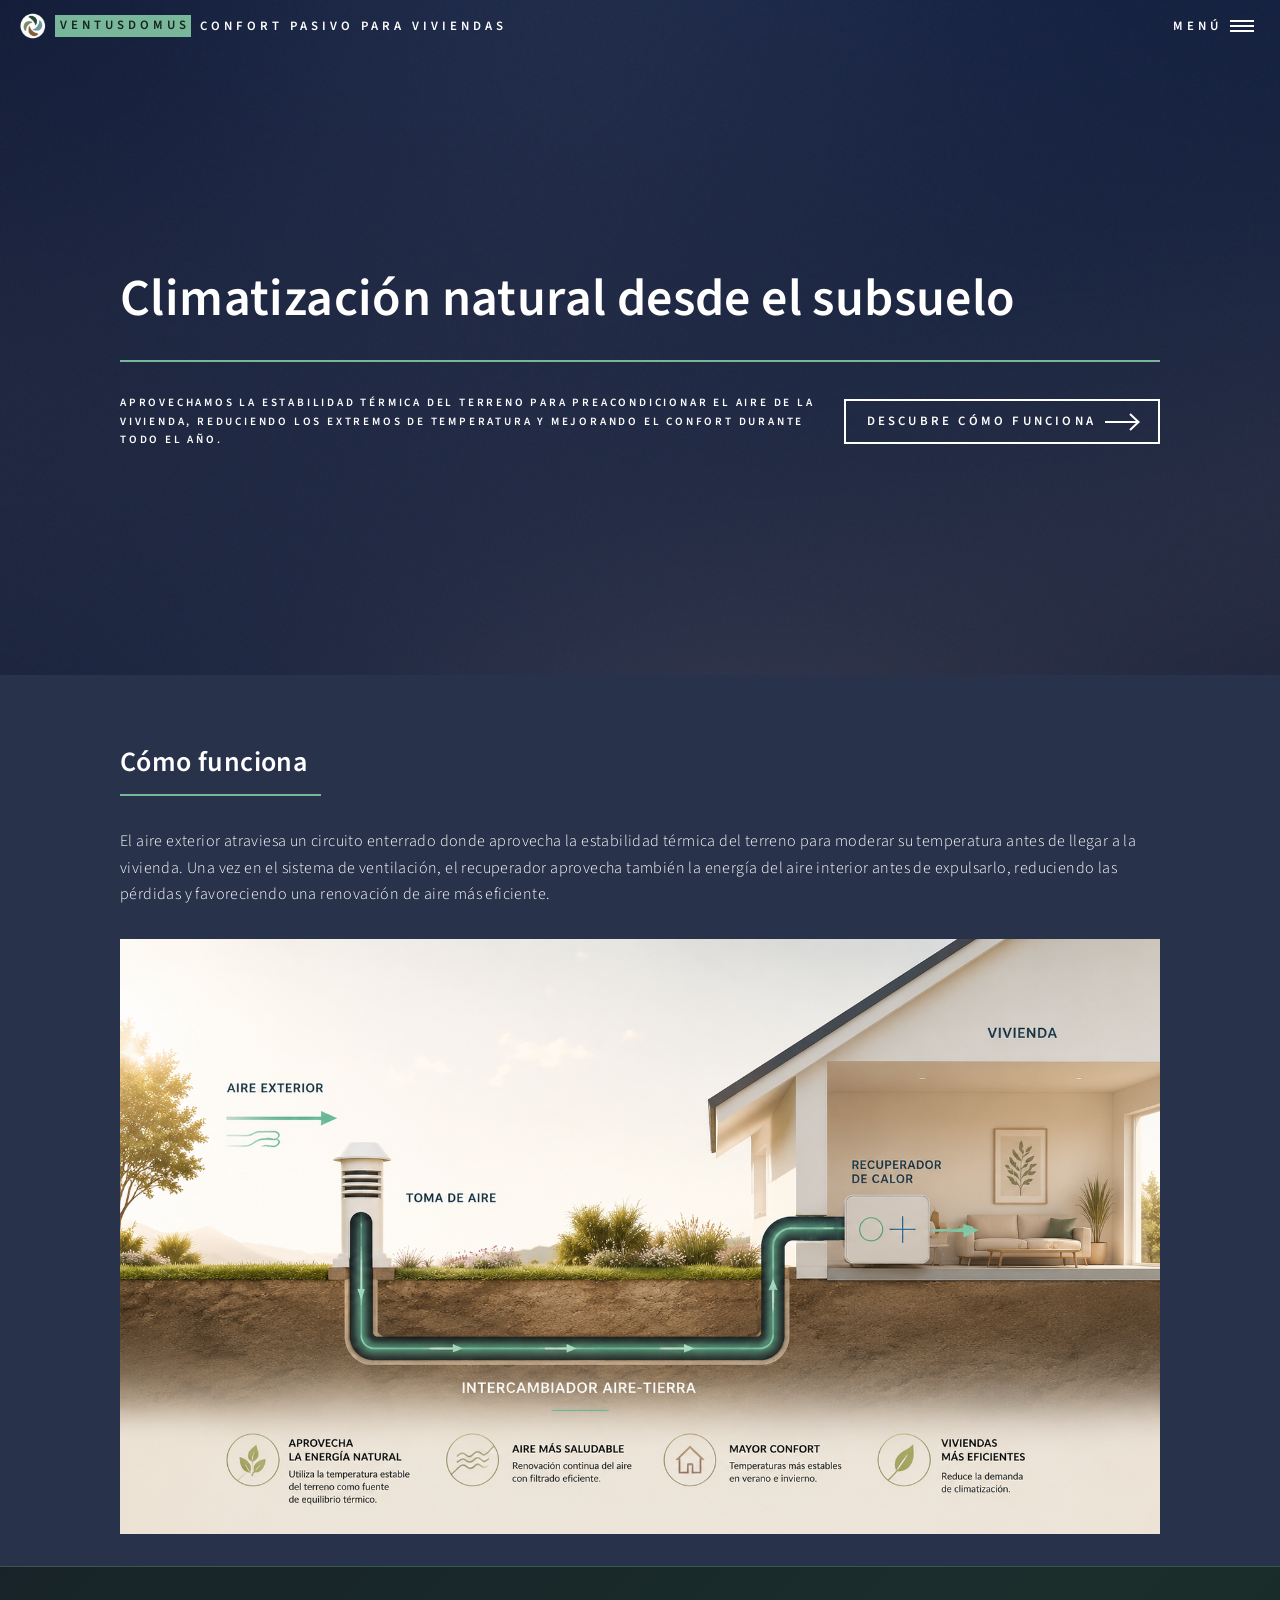
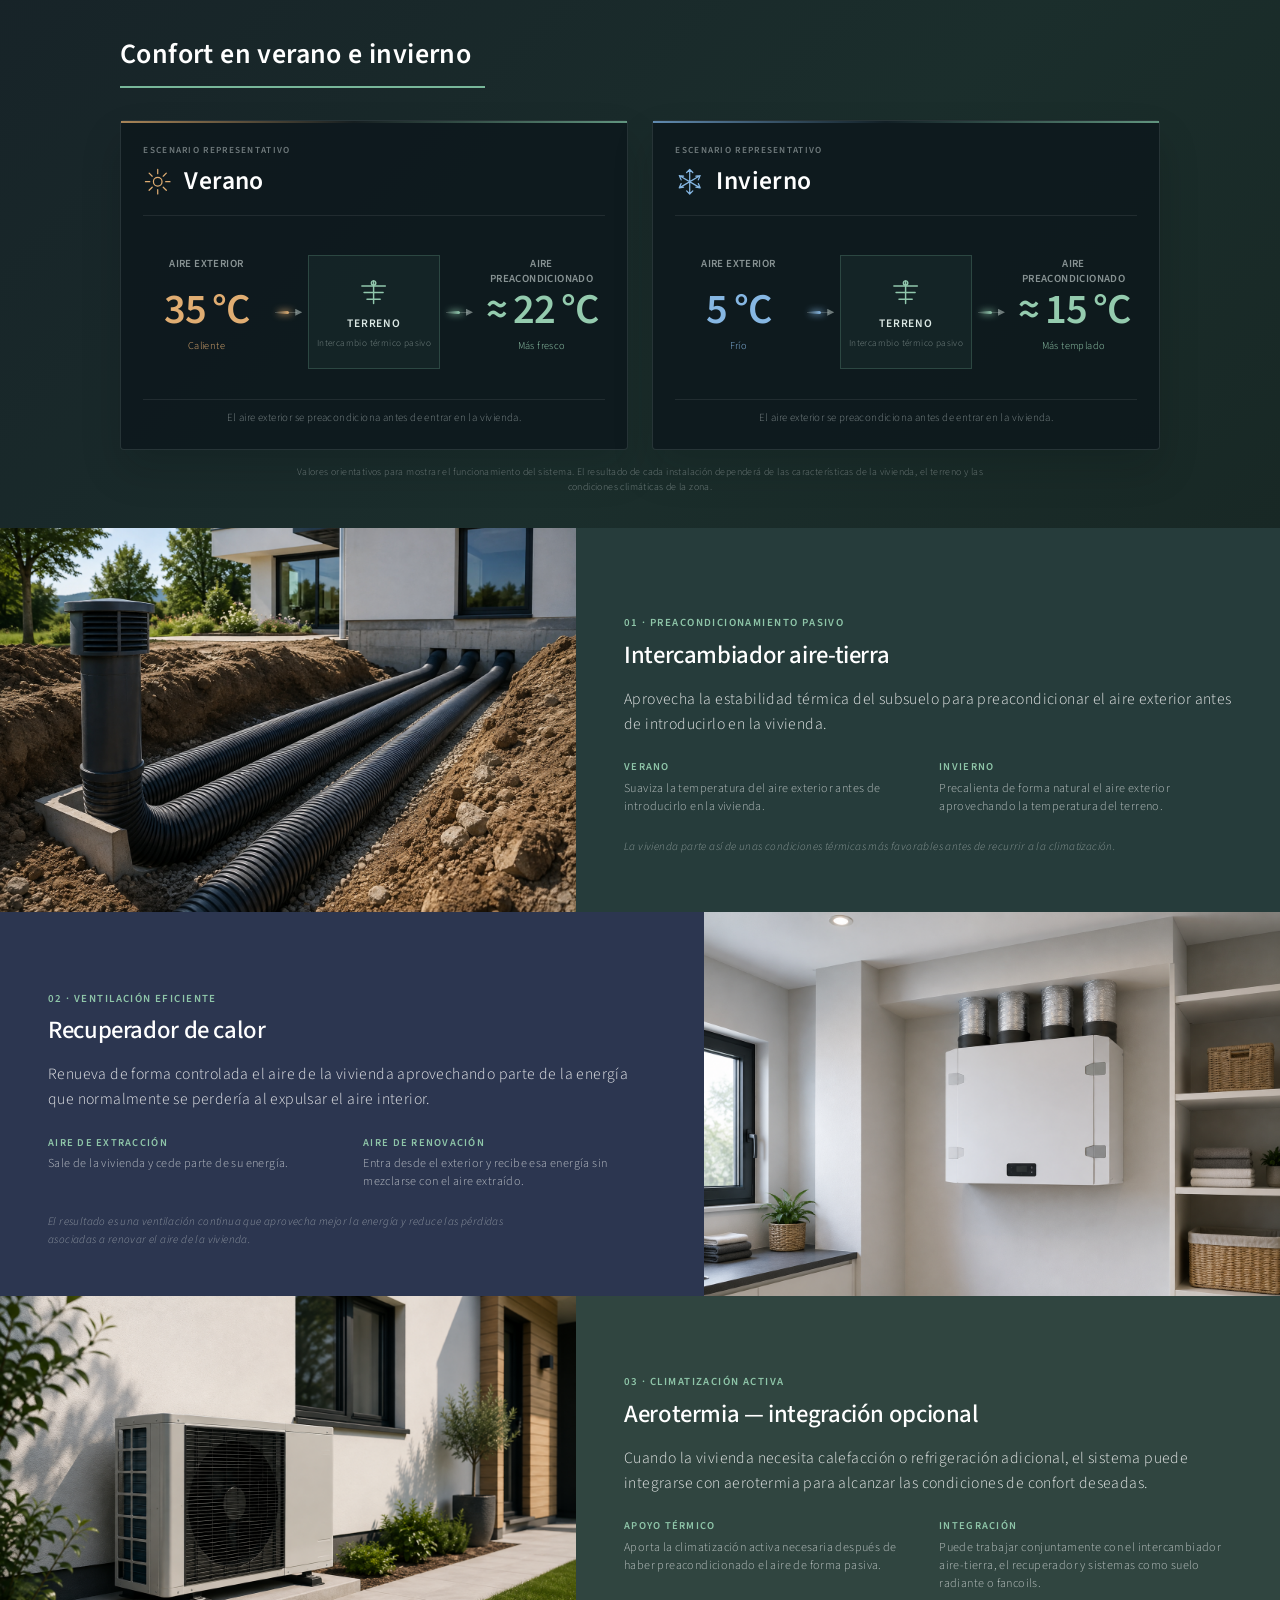
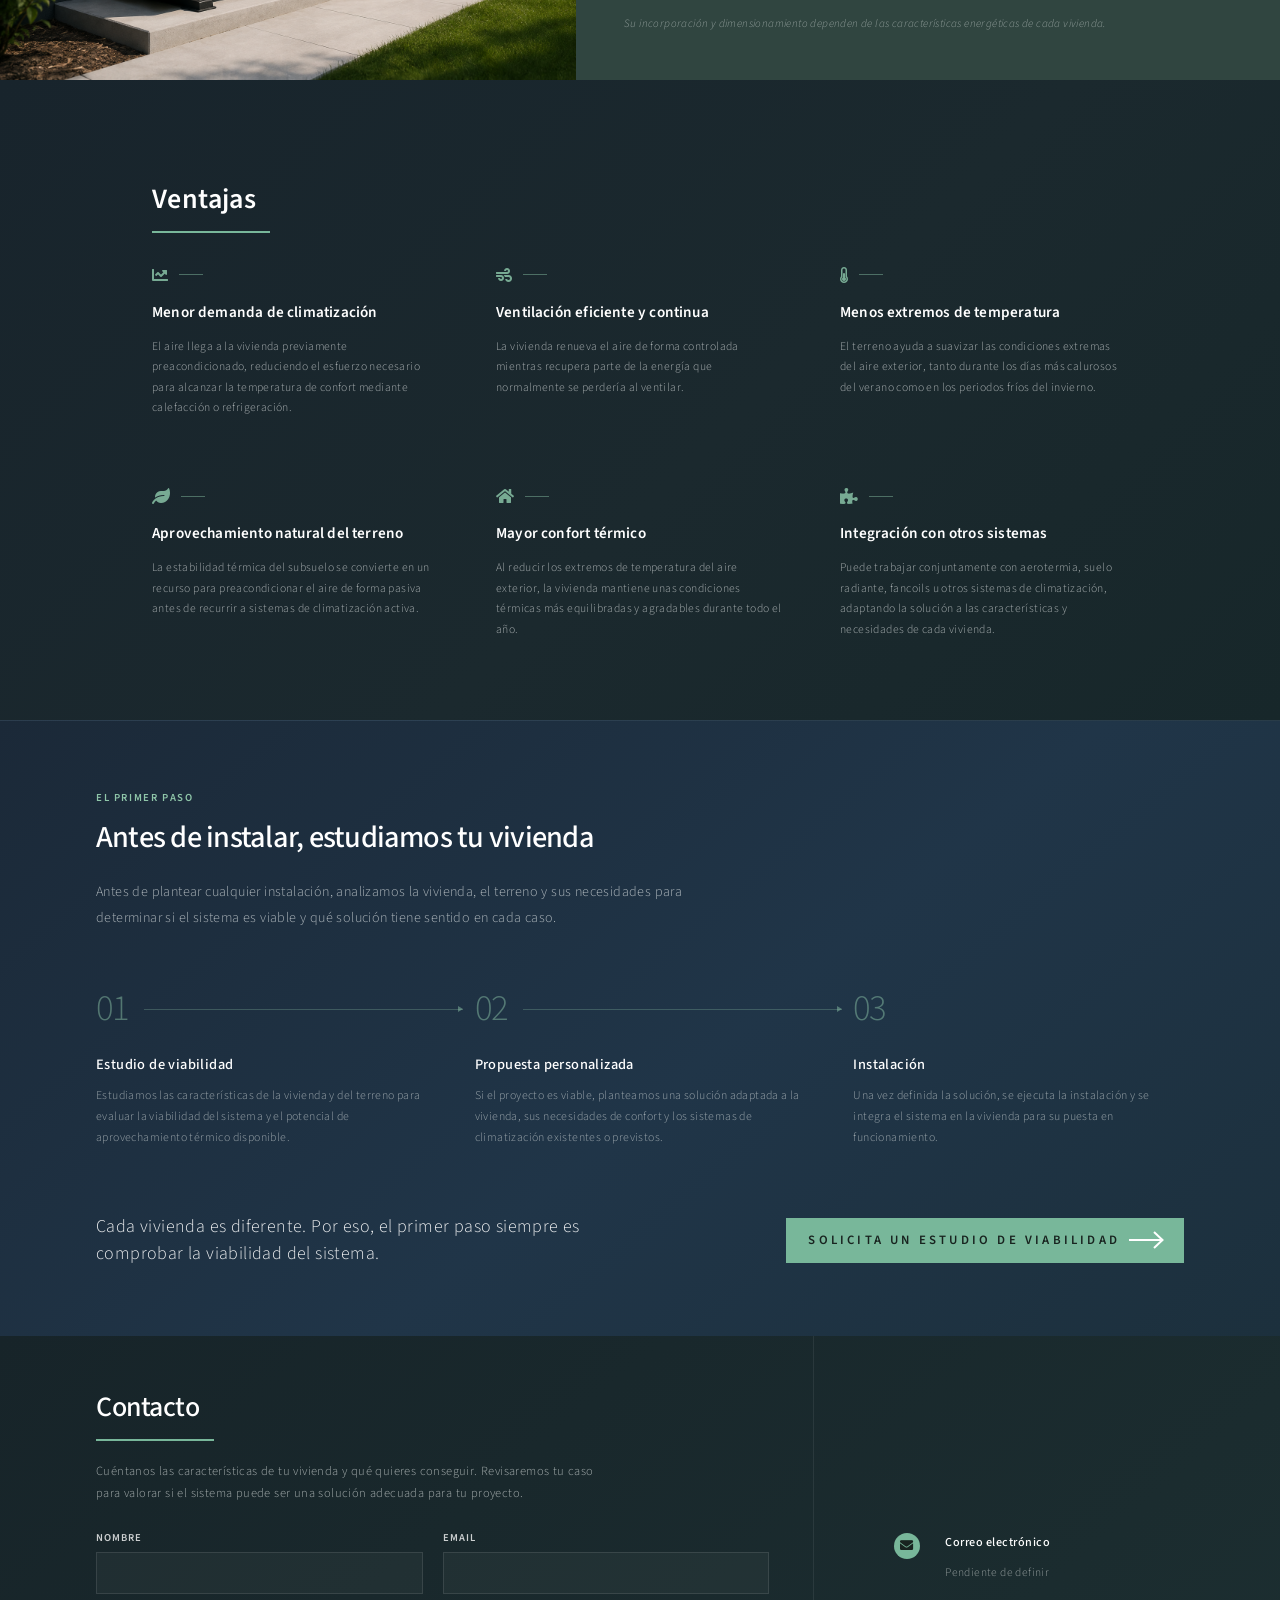
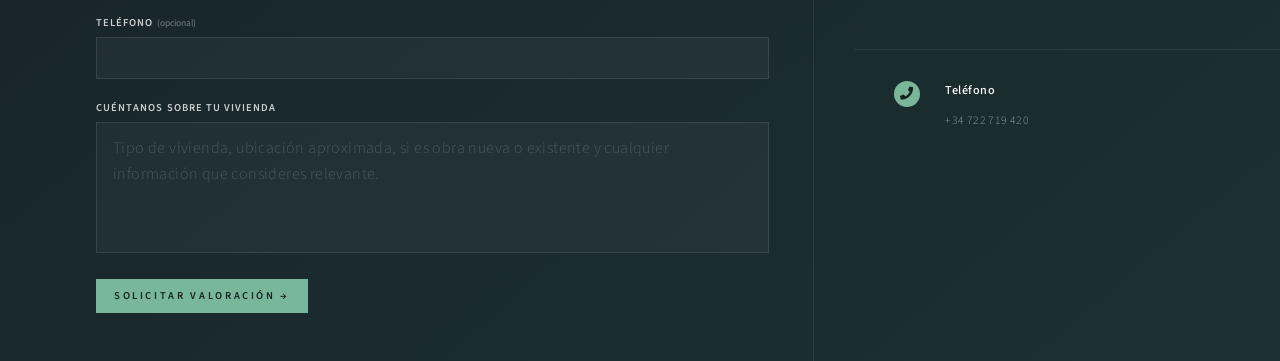
==== index.html @ 7d77d077 "VentusDomus website launch version" ====
<!DOCTYPE HTML>
<!--
	Forty by HTML5 UP
	html5up.net | @ajlkn
	Free for personal and commercial use under the CCA 3.0 license (html5up.net/license)
-->
<html lang="es">
	<head>
		<title>Ventusdomus</title>
		<meta charset="utf-8" />
		<meta name="viewport" content="width=device-width, initial-scale=1, user-scalable=no" />
		<meta name="description" content="Sistema de climatización pasiva para viviendas mediante intercambiador aire-tierra, recuperación de calor y apoyo opcional de aerotermia." />
		<link rel="icon" type="image/png" href="images/favicon/logo.png" />
		<link rel="preload" href="videos/257796.mp4" as="video" type="video/mp4" />
		<link rel="stylesheet" href="assets/css/main.css" />
		<noscript><link rel="stylesheet" href="assets/css/noscript.css" /></noscript>
	</head>
	<body>

		<div id="wrapper">
			<span id="inicio"></span>

			<!-- Cabecera -->
				<header id="header" class="alt">
					<a href="#inicio" class="logo scrolly"><img class="header-brand-logo" src="images/favicon/logo.png" alt="Logo de VENTUSDOMUS" /><strong>VENTUSDOMUS</strong> <span>Confort pasivo para viviendas</span></a>
					<nav>
						<a href="#menu">Menú</a>
					</nav>
				</header>

			<!-- Navegación -->
				<nav id="menu">
					<ul class="links">
						<li><a href="#inicio" class="scrolly">Inicio</a></li>
						<li><a href="#como-funciona" class="scrolly">Cómo funciona</a></li>
						<li><a href="#sistema" class="scrolly">Sistema</a></li>
						<li><a href="#ventajas" class="scrolly">Ventajas</a></li>
						<li><a href="#estudio" class="scrolly">Estudio</a></li>
						<li><a href="#contact" class="scrolly">Contacto</a></li>
					</ul>
				</nav>

			<!-- Inicio -->
				<section id="banner" class="major">
					<video class="hero-video" src="videos/257796.mp4" autoplay muted playsinline preload="auto" poster="images/banner.jpg" aria-hidden="true" data-playlist="videos/257796.mp4,videos/143861-784164182.mp4"></video>
					<div class="inner">
						<header class="major">
							<h1>Climatización natural desde el subsuelo</h1>
						</header>
						<div class="content">
							<p>Aprovechamos la estabilidad térmica del terreno para preacondicionar el aire de la vivienda, reduciendo los extremos de temperatura y mejorando el confort durante todo el año.</p>
							<ul class="actions">
								<li><a href="#como-funciona" class="button next scrolly">Descubre cómo funciona</a></li>
							</ul>
						</div>
					</div>
				</section>

			<!-- Contenido principal -->
				<div id="main">

					<!-- Cómo funciona -->
						<section id="como-funciona">
							<div class="inner">
								<header class="major">
									<h2>Cómo funciona</h2>
								</header>
								<p>El aire exterior atraviesa un circuito enterrado donde aprovecha la estabilidad térmica del terreno para moderar su temperatura antes de llegar a la vivienda. Una vez en el sistema de ventilación, el recuperador aprovecha también la energía del aire interior antes de expulsarlo, reduciendo las pérdidas y favoreciendo una renovación de aire más eficiente.</p>
								<figure class="system-diagram system-diagram-refined" aria-label="Recorrido del aire desde el exterior, a través del intercambiador enterrado y el recuperador, hasta el interior de la vivienda">
									<img class="how-it-works-image" src="images/como_funciona/ia_2.png" alt="Esquema del funcionamiento del sistema de climatización pasiva en una vivienda" />
									<svg class="diagram-svg diagram-desktop" viewBox="0 0 1200 500" role="img" aria-hidden="true">
										<defs>
											<linearGradient id="refined-sky" x1="0" y1="0" x2="1" y2="1"><stop offset="0" stop-color="#2f3c5a"/><stop offset="1" stop-color="#243147"/></linearGradient>
											<linearGradient id="refined-soil" x1="0" y1="0" x2="0" y2="1"><stop offset="0" stop-color="#29463e"/><stop offset="1" stop-color="#192e2a"/></linearGradient>
											<marker id="refined-arrow" viewBox="0 0 10 10" refX="8" refY="5" markerWidth="7" markerHeight="7" orient="auto"><path d="M0 0 L10 5 L0 10 Z" fill="#a5d5be"/></marker>
										</defs>
										<rect width="1200" height="220" fill="url(#refined-sky)"/>
										<rect y="220" width="1200" height="280" fill="url(#refined-soil)"/>
										<path d="M0 220 H1200" class="refined-surface"/>
										<path d="M0 300 H1200 M0 390 H1200" class="soil-strata"/>

										<text x="55" y="72" class="refined-label">Aire exterior</text>
										<path d="M55 105 H165" class="refined-air" marker-end="url(#refined-arrow)"/>
										<path d="M55 132 H135" class="refined-air-secondary"/>

										<g class="refined-intake">
											<path d="M190 315 V128 H238 V315"/>
											<path d="M180 128 H248 L236 104 H192 Z"/>
											<path d="M193 151 H235 M193 168 H235 M193 185 H235" class="refined-slats"/>
										</g>
										<text x="270" y="175" class="refined-label">Toma de aire</text>

										<path d="M214 205 V355 Q214 378 237 378 H770 Q795 378 795 353 V230 Q795 205 820 205 H852" class="refined-pipe-base"/>
										<path d="M214 205 V355 Q214 378 237 378 H770 Q795 378 795 353 V230 Q795 205 820 205 H852" class="refined-pipe-air"/>
										<path d="M214 238 V315 M310 378 H420 M500 378 H610 M680 378 H755 M795 330 V260" class="refined-flow-arrows" marker-end="url(#refined-arrow)"/>
										<text x="505" y="438" text-anchor="middle" class="refined-label">Intercambiador aire-tierra</text>

										<g class="refined-house">
											<path d="M785 132 L970 32 L1155 132" class="refined-roof"/>
											<path d="M815 116 V220 H1125 V116" class="refined-house-body"/>
											<path d="M1020 122 H1090 V170 H1020 Z M1055 122 V170 M1020 146 H1090" class="refined-house-details"/>
										</g>
										<text x="1095" y="65" text-anchor="middle" class="refined-label">Vivienda</text>

										<g class="refined-recovery">
											<rect x="852" y="169" width="96" height="72" rx="7"/>
											<circle cx="878" cy="205" r="13"/>
											<path d="M914 186 V224 M898 205 H930"/>
										</g>
										<text x="900" y="148" text-anchor="middle" class="refined-label refined-label-small">Recuperador de calor</text>
										<path d="M948 205 H1000" class="refined-flow-arrows" marker-end="url(#refined-arrow)"/>
									</svg>

									<svg class="diagram-svg diagram-mobile" viewBox="0 0 390 590" role="img" aria-hidden="true">
										<defs>
											<linearGradient id="refined-mobile-sky" x1="0" y1="0" x2="1" y2="1"><stop offset="0" stop-color="#2f3c5a"/><stop offset="1" stop-color="#243147"/></linearGradient>
											<linearGradient id="refined-mobile-soil" x1="0" y1="0" x2="0" y2="1"><stop offset="0" stop-color="#29463e"/><stop offset="1" stop-color="#192e2a"/></linearGradient>
											<marker id="refined-mobile-arrow" viewBox="0 0 10 10" refX="8" refY="5" markerWidth="6" markerHeight="6" orient="auto"><path d="M0 0 L10 5 L0 10 Z" fill="#a5d5be"/></marker>
										</defs>
										<rect width="390" height="250" fill="url(#refined-mobile-sky)"/>
										<rect y="250" width="390" height="340" fill="url(#refined-mobile-soil)"/>
										<path d="M0 250 H390" class="refined-surface"/>
										<path d="M0 340 H390 M0 455 H390" class="soil-strata"/>

										<text x="20" y="48" class="refined-label">Aire exterior</text>
										<path d="M20 76 H82" class="refined-air" marker-end="url(#refined-mobile-arrow)"/>
										<g class="refined-intake"><path d="M92 335 V118 H128 V335"/><path d="M83 118 H137 L127 97 H93 Z"/><path d="M95 140 H125 M95 155 H125 M95 170 H125" class="refined-slats"/></g>
										<text x="82" y="205" text-anchor="end" class="refined-label refined-label-small">Toma de aire</text>

										<path d="M110 188 V405 Q110 425 130 425 H238 Q258 425 258 405 V270 Q258 250 278 250 H285" class="refined-pipe-base"/>
										<path d="M110 188 V405 Q110 425 130 425 H238 Q258 425 258 405 V270 Q258 250 278 250 H285" class="refined-pipe-air"/>
										<path d="M110 240 V325 M145 425 H220 M258 390 V300" class="refined-flow-arrows" marker-end="url(#refined-mobile-arrow)"/>
										<text x="194" y="482" text-anchor="middle" class="refined-label">Intercambiador aire-tierra</text>

										<g class="refined-house"><path d="M190 145 L270 90 L365 145" class="refined-roof"/><path d="M205 136 V250 H345 V136" class="refined-house-body"/><path d="M238 150 H308 V198 H238 Z M273 150 V198 M238 174 H308" class="refined-house-details"/></g>
										<text x="270" y="64" text-anchor="middle" class="refined-label">Vivienda</text>
										<g class="refined-recovery"><rect x="270" y="218" width="50" height="38" rx="5"/><circle cx="284" cy="237" r="7"/><path d="M305 226 V248 M296 237 H314"/></g>
										<text x="330" y="278" text-anchor="middle" class="refined-label refined-label-small"><tspan x="330">Recuperador</tspan><tspan x="330" dy="14">de calor</tspan></text>
										<path d="M320 237 H337" class="refined-flow-arrows" marker-end="url(#refined-mobile-arrow)"/>
									</svg>
								</figure>

								<figure hidden aria-hidden="true" class="system-diagram system-diagram-previous" aria-labelledby="diagram-title diagram-description">
									<figcaption class="diagram-caption">
										<strong id="diagram-title">Del exterior al interior, aprovechando el terreno</strong>
										<span id="diagram-description">El aire entra por una toma exterior, circula por una tubería enterrada, pasa por el recuperador de calor y llega preacondicionado a la vivienda.</span>
									</figcaption>

									<svg class="diagram-svg diagram-desktop" viewBox="0 0 1200 620" role="img" aria-hidden="true">
										<defs>
											<linearGradient id="sky-gradient" x1="0" y1="0" x2="1" y2="1"><stop offset="0" stop-color="#344365"/><stop offset="1" stop-color="#26344f"/></linearGradient>
											<linearGradient id="soil-gradient" x1="0" y1="0" x2="0" y2="1"><stop offset="0" stop-color="#315247"/><stop offset="1" stop-color="#1d332f"/></linearGradient>
											<marker id="air-arrow" viewBox="0 0 10 10" refX="8" refY="5" markerWidth="7" markerHeight="7" orient="auto"><path d="M 0 0 L 10 5 L 0 10 z" fill="#91c8ad"/></marker>
											<filter id="diagram-shadow"><feDropShadow dx="0" dy="8" stdDeviation="8" flood-color="#101820" flood-opacity=".3"/></filter>
										</defs>
										<rect width="1200" height="310" fill="url(#sky-gradient)"/>
										<rect y="310" width="1200" height="310" fill="url(#soil-gradient)"/>
										<path d="M0 310 H1200" class="ground-line"/>
										<text x="45" y="355" class="zone-label">TERRENO · SUBSUELO</text>

										<!-- Aire exterior y toma -->
										<g class="air-lines">
											<path d="M55 125 H190"/><path d="M85 165 H190"/><path d="M115 205 H190"/>
										</g>
										<text x="55" y="88" class="diagram-label">Aire exterior</text>
										<g filter="url(#diagram-shadow)">
											<path d="M225 450 V185 H285 V450" class="intake"/>
											<path d="M210 185 H300 L284 150 H226 Z" class="intake-cap"/>
											<path d="M226 215 H284 M226 235 H284 M226 255 H284" class="intake-slats"/>
										</g>
										<text x="255" y="118" text-anchor="middle" class="diagram-label">Toma de aire</text>

										<!-- Vivienda -->
										<g filter="url(#diagram-shadow)">
											<path d="M790 175 L970 55 L1150 175 Z" class="house-roof"/>
											<rect x="820" y="175" width="300" height="135" rx="4" class="house-body"/>
											<rect x="1045" y="215" width="55" height="95" class="house-door"/>
											<rect x="1015" y="195" width="80" height="55" rx="3" class="house-window"/>
											<path d="M1055 195 V250 M1015 222 H1095" class="window-cross"/>
										</g>
										<text x="970" y="32" text-anchor="middle" class="diagram-label">Vivienda</text>

										<!-- Conducto enterrado y recuperador -->
										<path d="M255 285 V465 Q255 500 290 500 H760 Q795 500 795 465 V280 Q795 250 825 250 H865" class="pipe-outline"/>
										<path d="M255 285 V465 Q255 500 290 500 H760 Q795 500 795 465 V280 Q795 250 825 250 H865" class="air-flow" marker-end="url(#air-arrow)"/>
										<path d="M255 310 V400" class="flow-arrow" marker-end="url(#air-arrow)"/>
										<path d="M390 500 H520 M590 500 H720" class="flow-arrow" marker-end="url(#air-arrow)"/>
										<text x="510" y="560" text-anchor="middle" class="diagram-label">Intercambiador aire-tierra</text>
										<text x="510" y="586" text-anchor="middle" class="diagram-note">El aire recorre la tubería enterrada</text>

										<g filter="url(#diagram-shadow)">
											<rect x="865" y="190" width="145" height="110" rx="12" class="recovery-unit"/>
											<circle cx="910" cy="245" r="24" class="unit-fan"/><path d="M910 221 Q931 235 910 245 Q889 235 910 221 M910 269 Q889 255 910 245 Q931 255 910 269" class="fan-lines"/>
											<path d="M960 220 V270 M940 245 H980" class="unit-lines"/>
										</g>
										<text x="937" y="335" text-anchor="middle" class="diagram-label">Recuperador de calor</text>
										<path d="M1010 250 H1120" class="air-flow" marker-end="url(#air-arrow)"/>
										<text x="1060" y="285" text-anchor="middle" class="diagram-note">Aire preacondicionado</text>
									</svg>

									<svg class="diagram-svg diagram-mobile" viewBox="0 0 400 760" role="img" aria-hidden="true">
										<defs>
											<linearGradient id="mobile-sky" x1="0" y1="0" x2="1" y2="1"><stop offset="0" stop-color="#344365"/><stop offset="1" stop-color="#26344f"/></linearGradient>
											<linearGradient id="mobile-soil" x1="0" y1="0" x2="0" y2="1"><stop offset="0" stop-color="#315247"/><stop offset="1" stop-color="#1d332f"/></linearGradient>
											<marker id="mobile-arrow" viewBox="0 0 10 10" refX="8" refY="5" markerWidth="6" markerHeight="6" orient="auto"><path d="M0 0 L10 5 L0 10 Z" fill="#91c8ad"/></marker>
										</defs>
										<rect width="400" height="300" fill="url(#mobile-sky)"/><rect y="300" width="400" height="460" fill="url(#mobile-soil)"/>
										<path d="M0 300 H400" class="ground-line"/><text x="20" y="330" class="zone-label">TERRENO · SUBSUELO</text>
										<text x="20" y="48" class="diagram-label">Aire exterior</text>
										<g class="air-lines"><path d="M20 75 H105"/><path d="M35 100 H105"/></g>
										<path d="M110 385 V125 H160 V385" class="intake"/><path d="M98 125 H172 L158 96 H112 Z" class="intake-cap"/><path d="M112 150 H158 M112 168 H158 M112 186 H158" class="intake-slats"/>
										<text x="135" y="75" text-anchor="middle" class="diagram-note">Toma de aire</text>
										<path d="M135 215 V470 Q135 495 160 495 H265 Q290 495 290 470 V290" class="pipe-outline"/>
										<path d="M135 215 V470 Q135 495 160 495 H265 Q290 495 290 470 V290" class="air-flow" marker-end="url(#mobile-arrow)"/>
										<path d="M135 255 V350 M175 495 H250" class="flow-arrow" marker-end="url(#mobile-arrow)"/>
										<text x="210" y="540" text-anchor="middle" class="diagram-label">Intercambiador aire-tierra</text>
										<path d="M220 235 L305 175 L390 235 Z" class="house-roof"/><rect x="235" y="235" width="140" height="65" class="house-body"/>
										<text x="305" y="150" text-anchor="middle" class="diagram-label">Vivienda</text>
										<rect x="245" y="238" width="100" height="52" rx="8" class="recovery-unit"/><circle cx="270" cy="264" r="13" class="unit-fan"/><path d="M315 247 V281 M300 264 H330" class="unit-lines"/>
										<text x="290" y="365" text-anchor="middle" class="diagram-label">Recuperador de calor</text>
										<path d="M345 264 H370" class="air-flow" marker-end="url(#mobile-arrow)"/>
										<rect x="30" y="595" width="340" height="105" rx="12" class="diagram-summary"/>
										<text x="200" y="628" text-anchor="middle" class="diagram-note">Aire exterior ↓ Toma de aire ↓</text>
										<text x="200" y="658" text-anchor="middle" class="diagram-note">Intercambiador → Recuperador →</text>
										<text x="200" y="688" text-anchor="middle" class="diagram-label">Aire preacondicionado en la vivienda</text>
									</svg>
								</figure>
							</div>
						</section>

					<!-- Verano e invierno -->
						<section id="estaciones">
							<div class="inner">
								<header class="major"><h2>Confort en verano e invierno</h2></header>
								<div class="thermal-panels">
									<article class="thermal-panel thermal-summer">
										<header class="thermal-panel-header">
											<span>Escenario representativo</span>
										<h3><svg class="thermal-title-icon" viewBox="0 0 48 48" aria-hidden="true"><circle cx="24" cy="24" r="7"/><path d="M24 4 V11 M24 37 V44 M4 24 H11 M37 24 H44 M10 10 L15 15 M33 33 L38 38 M38 10 L33 15 M15 33 L10 38"/></svg>Verano</h3>
										</header>
										<div class="thermal-flow" aria-label="En verano, el aire pasa de 35 grados Celsius en el exterior a aproximadamente 22 grados Celsius tras el intercambio con el terreno">
											<div class="thermal-stage thermal-source">
												<span class="thermal-stage-label">Aire exterior</span>
												<strong>35 °C</strong>
												<small>Caliente</small>
											</div>
											<div class="thermal-connector" aria-hidden="true"><span></span></div>
											<div class="thermal-ground">
												<svg viewBox="0 0 48 48" aria-hidden="true"><path d="M8 15 H40 M11 24 H37 M15 33 H33"/><path d="M24 8 V39"/><circle cx="24" cy="11" r="3"/></svg>
												<span>Terreno</span>
												<small>Intercambio térmico pasivo</small>
											</div>
											<div class="thermal-connector" aria-hidden="true"><span></span></div>
											<div class="thermal-stage thermal-result">
												<span class="thermal-stage-label">Aire preacondicionado</span>
												<strong>≈ 22 °C</strong>
												<small>Más fresco</small>
											</div>
										</div>
									<p class="thermal-note">El aire exterior se preacondiciona antes de entrar en la vivienda.</p>
									</article>

									<article class="thermal-panel thermal-winter">
										<header class="thermal-panel-header">
											<span>Escenario representativo</span>
										<h3><svg class="thermal-title-icon" viewBox="0 0 48 48" aria-hidden="true"><path d="M24 4 V44 M7 14 L41 34 M7 34 L41 14 M24 4 L19 9 M24 4 L29 9 M24 44 L19 39 M24 44 L29 39 M7 14 L14 15 M7 14 L10 21 M41 34 L34 33 M41 34 L38 27 M7 34 L14 33 M7 34 L10 27 M41 14 L34 15 M41 14 L38 21"/></svg>Invierno</h3>
										</header>
										<div class="thermal-flow" aria-label="En invierno, el aire pasa de 5 grados Celsius en el exterior a aproximadamente 15 grados Celsius tras el intercambio con el terreno">
											<div class="thermal-stage thermal-source">
												<span class="thermal-stage-label">Aire exterior</span>
												<strong>5 °C</strong>
												<small>Frío</small>
											</div>
											<div class="thermal-connector" aria-hidden="true"><span></span></div>
											<div class="thermal-ground">
												<svg viewBox="0 0 48 48" aria-hidden="true"><path d="M8 15 H40 M11 24 H37 M15 33 H33"/><path d="M24 8 V39"/><circle cx="24" cy="11" r="3"/></svg>
												<span>Terreno</span>
												<small>Intercambio térmico pasivo</small>
											</div>
											<div class="thermal-connector" aria-hidden="true"><span></span></div>
											<div class="thermal-stage thermal-result">
												<span class="thermal-stage-label">Aire preacondicionado</span>
												<strong>≈ 15 °C</strong>
												<small>Más templado</small>
											</div>
										</div>
									<p class="thermal-note">El aire exterior se preacondiciona antes de entrar en la vivienda.</p>
									</article>
								</div>
								<p class="thermal-disclaimer">Valores orientativos para mostrar el funcionamiento del sistema. El resultado de cada instalación dependerá de las características de la vivienda, el terreno y las condiciones climáticas de la zona.</p>
							</div>
						</section>

					<!-- Componentes -->
						<section id="sistema" class="spotlights">
							<section>
								<span class="image"><img src="images/sistema/intercambiador_aire_tierrra.png" alt="Toma de aire y conductos enterrados de un intercambiador aire-tierra junto a una vivienda" data-position="center center" /></span>
								<div class="content"><div class="inner">
									<p class="system-kicker">01 · Preacondicionamiento pasivo</p>
									<header><h2>Intercambiador aire-tierra</h2></header>
									<p class="system-lead">Aprovecha la estabilidad térmica del subsuelo para preacondicionar el aire exterior antes de introducirlo en la vivienda.</p>
									<div class="system-facts">
										<div><h3>Verano</h3><p>Suaviza la temperatura del aire exterior antes de introducirlo en la vivienda.</p></div>
										<div><h3>Invierno</h3><p>Precalienta de forma natural el aire exterior aprovechando la temperatura del terreno.</p></div>
									</div>
									<p class="system-note">La vivienda parte así de unas condiciones térmicas más favorables antes de recurrir a la climatización.</p>
								</div></div>
							</section>
							<section>
								<span class="image"><img src="images/sistema/recuperador.png" alt="Equipo recuperador de calor instalado en el interior de una vivienda" data-position="center center" /></span>
								<div class="content"><div class="inner">
									<p class="system-kicker">02 · Ventilación eficiente</p>
									<header><h2>Recuperador de calor</h2></header>
									<p class="system-lead">Renueva de forma controlada el aire de la vivienda aprovechando parte de la energía que normalmente se perdería al expulsar el aire interior.</p>
									<div class="system-facts">
										<div><h3>Aire de extracción</h3><p>Sale de la vivienda y cede parte de su energía.</p></div>
										<div><h3>Aire de renovación</h3><p>Entra desde el exterior y recibe esa energía sin mezclarse con el aire extraído.</p></div>
									</div>
									<p class="system-note">El resultado es una ventilación continua que aprovecha mejor la energía y reduce las pérdidas asociadas a renovar el aire de la vivienda.</p>
								</div></div>
							</section>
							<section>
								<span class="image"><img src="images/sistema/aerotermia.png" alt="Unidad exterior de aerotermia instalada junto a una vivienda" data-position="center center" /></span>
								<div class="content"><div class="inner">
									<p class="system-kicker">03 · Climatización activa</p>
									<header><h2>Aerotermia — integración opcional</h2></header>
									<p class="system-lead">Cuando la vivienda necesita calefacción o refrigeración adicional, el sistema puede integrarse con aerotermia para alcanzar las condiciones de confort deseadas.</p>
									<div class="system-facts">
										<div><h3>Apoyo térmico</h3><p>Aporta la climatización activa necesaria después de haber preacondicionado el aire de forma pasiva.</p></div>
										<div><h3>Integración</h3><p>Puede trabajar conjuntamente con el intercambiador aire-tierra, el recuperador y sistemas como suelo radiante o fancoils.</p></div>
									</div>
									<p class="system-note">Su incorporación y dimensionamiento dependen de las características energéticas de cada vivienda.</p>
								</div></div>
							</section>
						</section>

					<!-- Ventajas -->
						<section id="ventajas">
							<div class="inner">
								<header class="major"><h2>Ventajas</h2></header>
								<div class="advantages-grid">
									<article class="advantage-item">
										<span class="icon solid fa-chart-line" aria-hidden="true"></span>
										<h3>Menor demanda de climatización</h3>
										<p>El aire llega a la vivienda previamente preacondicionado, reduciendo el esfuerzo necesario para alcanzar la temperatura de confort mediante calefacción o refrigeración.</p>
									</article>
									<article class="advantage-item">
										<span class="icon solid fa-wind" aria-hidden="true"></span>
										<h3>Ventilación eficiente y continua</h3>
										<p>La vivienda renueva el aire de forma controlada mientras recupera parte de la energía que normalmente se perdería al ventilar.</p>
									</article>
									<article class="advantage-item">
										<span class="icon solid fa-thermometer-half" aria-hidden="true"></span>
										<h3>Menos extremos de temperatura</h3>
										<p>El terreno ayuda a suavizar las condiciones extremas del aire exterior, tanto durante los días más calurosos del verano como en los periodos fríos del invierno.</p>
									</article>
									<article class="advantage-item">
										<span class="icon solid fa-leaf" aria-hidden="true"></span>
										<h3>Aprovechamiento natural del terreno</h3>
										<p>La estabilidad térmica del subsuelo se convierte en un recurso para preacondicionar el aire de forma pasiva antes de recurrir a sistemas de climatización activa.</p>
									</article>
									<article class="advantage-item">
										<span class="icon solid fa-home" aria-hidden="true"></span>
										<h3>Mayor confort térmico</h3>
										<p>Al reducir los extremos de temperatura del aire exterior, la vivienda mantiene unas condiciones térmicas más equilibradas y agradables durante todo el año.</p>
									</article>
									<article class="advantage-item">
										<span class="icon solid fa-puzzle-piece" aria-hidden="true"></span>
										<h3>Integración con otros sistemas</h3>
										<p>Puede trabajar conjuntamente con aerotermia, suelo radiante, fancoils u otros sistemas de climatización, adaptando la solución a las características y necesidades de cada vivienda.</p>
									</article>
								</div>
							</div>
						</section>

					<!-- Estudio previo -->
						<section id="estudio">
							<div class="inner">
								<header class="study-heading">
									<p class="study-kicker">El primer paso</p>
									<h2>Antes de instalar, estudiamos tu vivienda</h2>
									<p>Antes de plantear cualquier instalación, analizamos la vivienda, el terreno y sus necesidades para determinar si el sistema es viable y qué solución tiene sentido en cada caso.</p>
								</header>

								<div class="study-process">
									<article>
										<span class="study-number">01</span>
										<h3>Estudio de viabilidad</h3>
										<p>Estudiamos las características de la vivienda y del terreno para evaluar la viabilidad del sistema y el potencial de aprovechamiento térmico disponible.</p>
									</article>
									<article>
										<span class="study-number">02</span>
										<h3>Propuesta personalizada</h3>
										<p>Si el proyecto es viable, planteamos una solución adaptada a la vivienda, sus necesidades de confort y los sistemas de climatización existentes o previstos.</p>
									</article>
									<article>
										<span class="study-number">03</span>
										<h3>Instalación</h3>
										<p>Una vez definida la solución, se ejecuta la instalación y se integra el sistema en la vivienda para su puesta en funcionamiento.</p>
									</article>
								</div>

								<div class="study-closing">
									<p>Cada vivienda es diferente. Por eso, el primer paso siempre es comprobar la viabilidad del sistema.</p>
									<a href="#contact" class="button primary next scrolly">Solicita un estudio de viabilidad</a>
								</div>
							</div>
						</section>

				</div>

			<!-- Contacto -->
				<section id="contact">
					<div class="inner">
						<section>
							<header class="major"><h2>Contacto</h2></header>
							<p>Cuéntanos las características de tu vivienda y qué quieres conseguir. Revisaremos tu caso para valorar si el sistema puede ser una solución adecuada para tu proyecto.</p>
							<form method="post" action="#" onsubmit="return false;">
								<div class="fields">
									<div class="field half">
										<label for="name">Nombre</label>
										<input type="text" name="name" id="name" />
									</div>
									<div class="field half">
										<label for="email">Email</label>
										<input type="email" name="email" id="email" />
									</div>
									<div class="field">
										<label for="phone">Teléfono <span class="optional-field">(opcional)</span></label>
										<input type="tel" name="phone" id="phone" />
									</div>
									<div class="field">
										<label for="message">Cuéntanos sobre tu vivienda</label>
										<textarea name="message" id="message" rows="4" placeholder="Tipo de vivienda, ubicación aproximada, si es obra nueva o existente y cualquier información que consideres relevante."></textarea>
									</div>
								</div>
								<ul class="actions">
									<li><input type="submit" value="Solicitar valoración →" class="primary" /></li>
								</ul>
							</form>
						</section>
						<section class="split">
							<section>
								<div class="contact-method">
									<span class="icon solid alt fa-envelope"></span>
									<h3>Correo electrónico</h3>
									<span>Pendiente de definir</span>
								</div>
							</section>
							<section>
								<div class="contact-method">
									<span class="icon solid alt fa-phone"></span>
									<h3>Teléfono</h3>
									<span>+34 722 719 420</span>
								</div>
							</section>
						</section>
					</div>
				</section>

		</div>

		<script src="assets/js/jquery.min.js"></script>
		<script src="assets/js/jquery.scrolly.min.js"></script>
		<script src="assets/js/jquery.scrollex.min.js"></script>
		<script src="assets/js/browser.min.js"></script>
		<script src="assets/js/breakpoints.min.js"></script>
		<script src="assets/js/util.js"></script>
		<script src="assets/js/main.js"></script>

	</body>
</html>
---- assets/css/main.css ----
@import url(fontawesome-all.min.css);
@import url("https://fonts.googleapis.com/css?family=Source+Sans+Pro:300,300italic,600,600italic");

/*
	Forty by HTML5 UP
	html5up.net | @ajlkn
	Free for personal and commercial use under the CCA 3.0 license (html5up.net/license)
*/

html, body, div, span, applet, object,
iframe, h1, h2, h3, h4, h5, h6, p, blockquote,
pre, a, abbr, acronym, address, big, cite,
code, del, dfn, em, img, ins, kbd, q, s, samp,
small, strike, strong, sub, sup, tt, var, b,
u, i, center, dl, dt, dd, ol, ul, li, fieldset,
form, label, legend, table, caption, tbody,
tfoot, thead, tr, th, td, article, aside,
canvas, details, embed, figure, figcaption,
footer, header, hgroup, menu, nav, output, ruby,
section, summary, time, mark, audio, video {
	margin: 0;
	padding: 0;
	border: 0;
	font-size: 100%;
	font: inherit;
	vertical-align: baseline;}

article, aside, details, figcaption, figure,
footer, header, hgroup, menu, nav, section {
	display: block;}

body {
	line-height: 1;
}

ol, ul {
	list-style: none;
}

blockquote, q {
	quotes: none;
}

	blockquote:before, blockquote:after, q:before, q:after {
		content: '';
		content: none;
	}

table {
	border-collapse: collapse;
	border-spacing: 0;
}

body {
	-webkit-text-size-adjust: none;
}

mark {
	background-color: transparent;
	color: inherit;
}

input::-moz-focus-inner {
	border: 0;
	padding: 0;
}

input, select, textarea {
	-moz-appearance: none;
	-webkit-appearance: none;
	-ms-appearance: none;
	appearance: none;
}

/* Basic */

	@-ms-viewport {
		width: device-width;
	}

	body {
		-ms-overflow-style: scrollbar;
	}

	@media screen and (max-width: 480px) {

		html, body {
			min-width: 320px;
		}

	}

	html {
		box-sizing: border-box;
	}

	*, *:before, *:after {
		box-sizing: inherit;
	}

	body {
		background: #242943;
	}

		body.is-preload *, body.is-preload *:before, body.is-preload *:after {
			-moz-animation: none !important;
			-webkit-animation: none !important;
			-ms-animation: none !important;
			animation: none !important;
			-moz-transition: none !important;
			-webkit-transition: none !important;
			-ms-transition: none !important;
			transition: none !important;
		}

/* Type */

	body, input, select, textarea {
		color: #ffffff;
		font-family: "Source Sans Pro", Helvetica, sans-serif;
		font-size: 17pt;
		font-weight: 300;
		letter-spacing: 0.025em;
		line-height: 1.65;
	}

		@media screen and (max-width: 1680px) {

			body, input, select, textarea {
				font-size: 14pt;
			}

		}

		@media screen and (max-width: 1280px) {

			body, input, select, textarea {
				font-size: 12pt;
			}

		}

		@media screen and (max-width: 360px) {

			body, input, select, textarea {
				font-size: 11pt;
			}

		}

	a {
		-moz-transition: color 0.2s ease-in-out, border-bottom-color 0.2s ease-in-out;
		-webkit-transition: color 0.2s ease-in-out, border-bottom-color 0.2s ease-in-out;
		-ms-transition: color 0.2s ease-in-out, border-bottom-color 0.2s ease-in-out;
		transition: color 0.2s ease-in-out, border-bottom-color 0.2s ease-in-out;
		border-bottom: dotted 1px;
		color: inherit;
		text-decoration: none;
	}

		a:hover {
			border-bottom-color: transparent;
			color: #9bf1ff !important;
		}

		a:active {
			color: #53e3fb !important;
		}

	strong, b {
		color: #ffffff;
		font-weight: 600;
	}

	em, i {
		font-style: italic;
	}

	p {
		margin: 0 0 2em 0;
	}

	h1, h2, h3, h4, h5, h6 {
		color: #ffffff;
		font-weight: 600;
		line-height: 1.65;
		margin: 0 0 1em 0;
	}

		h1 a, h2 a, h3 a, h4 a, h5 a, h6 a {
			color: inherit;
			border-bottom: 0;
		}

	h1 {
		font-size: 2.5em;
	}

	h2 {
		font-size: 1.75em;
	}

	h3 {
		font-size: 1.35em;
	}

	h4 {
		font-size: 1.1em;
	}

	h5 {
		font-size: 0.9em;
	}

	h6 {
		font-size: 0.7em;
	}

	@media screen and (max-width: 736px) {

		h1 {
			font-size: 2em;
		}

		h2 {
			font-size: 1.5em;
		}

		h3 {
			font-size: 1.25em;
		}

	}

	sub {
		font-size: 0.8em;
		position: relative;
		top: 0.5em;
	}

	sup {
		font-size: 0.8em;
		position: relative;
		top: -0.5em;
	}

	blockquote {
		border-left: solid 4px rgba(212, 212, 255, 0.1);
		font-style: italic;
		margin: 0 0 2em 0;
		padding: 0.5em 0 0.5em 2em;
	}

	code {
		background: rgba(212, 212, 255, 0.035);
		font-family: "Courier New", monospace;
		font-size: 0.9em;
		margin: 0 0.25em;
		padding: 0.25em 0.65em;
	}

	pre {
		-webkit-overflow-scrolling: touch;
		font-family: "Courier New", monospace;
		font-size: 0.9em;
		margin: 0 0 2em 0;
	}

		pre code {
			display: block;
			line-height: 1.75;
			padding: 1em 1.5em;
			overflow-x: auto;
		}

	hr {
		border: 0;
		border-bottom: solid 1px rgba(212, 212, 255, 0.1);
		margin: 2em 0;
	}

		hr.major {
			margin: 3em 0;
		}

	.align-left {
		text-align: left;
	}

	.align-center {
		text-align: center;
	}

	.align-right {
		text-align: right;
	}

/* Row */

	.row {
		display: flex;
		flex-wrap: wrap;
		box-sizing: border-box;
		align-items: stretch;
	}

		.row > * {
			box-sizing: border-box;
		}

		.row.gtr-uniform > * > :last-child {
			margin-bottom: 0;
		}

		.row.aln-left {
			justify-content: flex-start;
		}

		.row.aln-center {
			justify-content: center;
		}

		.row.aln-right {
			justify-content: flex-end;
		}

		.row.aln-top {
			align-items: flex-start;
		}

		.row.aln-middle {
			align-items: center;
		}

		.row.aln-bottom {
			align-items: flex-end;
		}

		.row > .imp {
			order: -1;
		}

		.row > .col-1 {
			width: 8.33333%;
		}

		.row > .off-1 {
			margin-left: 8.33333%;
		}

		.row > .col-2 {
			width: 16.66667%;
		}

		.row > .off-2 {
			margin-left: 16.66667%;
		}

		.row > .col-3 {
			width: 25%;
		}

		.row > .off-3 {
			margin-left: 25%;
		}

		.row > .col-4 {
			width: 33.33333%;
		}

		.row > .off-4 {
			margin-left: 33.33333%;
		}

		.row > .col-5 {
			width: 41.66667%;
		}

		.row > .off-5 {
			margin-left: 41.66667%;
		}

		.row > .col-6 {
			width: 50%;
		}

		.row > .off-6 {
			margin-left: 50%;
		}

		.row > .col-7 {
			width: 58.33333%;
		}

		.row > .off-7 {
			margin-left: 58.33333%;
		}

		.row > .col-8 {
			width: 66.66667%;
		}

		.row > .off-8 {
			margin-left: 66.66667%;
		}

		.row > .col-9 {
			width: 75%;
		}

		.row > .off-9 {
			margin-left: 75%;
		}

		.row > .col-10 {
			width: 83.33333%;
		}

		.row > .off-10 {
			margin-left: 83.33333%;
		}

		.row > .col-11 {
			width: 91.66667%;
		}

		.row > .off-11 {
			margin-left: 91.66667%;
		}

		.row > .col-12 {
			width: 100%;
		}

		.row > .off-12 {
			margin-left: 100%;
		}

		.row.gtr-0 {
			margin-top: 0;
			margin-left: 0em;
		}

			.row.gtr-0 > * {
				padding: 0 0 0 0em;
			}

			.row.gtr-0.gtr-uniform {
				margin-top: 0em;
			}

				.row.gtr-0.gtr-uniform > * {
					padding-top: 0em;
				}

		.row.gtr-25 {
			margin-top: 0;
			margin-left: -0.5em;
		}

			.row.gtr-25 > * {
				padding: 0 0 0 0.5em;
			}

			.row.gtr-25.gtr-uniform {
				margin-top: -0.5em;
			}

				.row.gtr-25.gtr-uniform > * {
					padding-top: 0.5em;
				}

		.row.gtr-50 {
			margin-top: 0;
			margin-left: -1em;
		}

			.row.gtr-50 > * {
				padding: 0 0 0 1em;
			}

			.row.gtr-50.gtr-uniform {
				margin-top: -1em;
			}

				.row.gtr-50.gtr-uniform > * {
					padding-top: 1em;
				}

		.row {
			margin-top: 0;
			margin-left: -2em;
		}

			.row > * {
				padding: 0 0 0 2em;
			}

			.row.gtr-uniform {
				margin-top: -2em;
			}

				.row.gtr-uniform > * {
					padding-top: 2em;
				}

		.row.gtr-150 {
			margin-top: 0;
			margin-left: -3em;
		}

			.row.gtr-150 > * {
				padding: 0 0 0 3em;
			}

			.row.gtr-150.gtr-uniform {
				margin-top: -3em;
			}

				.row.gtr-150.gtr-uniform > * {
					padding-top: 3em;
				}

		.row.gtr-200 {
			margin-top: 0;
			margin-left: -4em;
		}

			.row.gtr-200 > * {
				padding: 0 0 0 4em;
			}

			.row.gtr-200.gtr-uniform {
				margin-top: -4em;
			}

				.row.gtr-200.gtr-uniform > * {
					padding-top: 4em;
				}

		@media screen and (max-width: 1680px) {

			.row {
				display: flex;
				flex-wrap: wrap;
				box-sizing: border-box;
				align-items: stretch;
			}

				.row > * {
					box-sizing: border-box;
				}

				.row.gtr-uniform > * > :last-child {
					margin-bottom: 0;
				}

				.row.aln-left {
					justify-content: flex-start;
				}

				.row.aln-center {
					justify-content: center;
				}

				.row.aln-right {
					justify-content: flex-end;
				}

				.row.aln-top {
					align-items: flex-start;
				}

				.row.aln-middle {
					align-items: center;
				}

				.row.aln-bottom {
					align-items: flex-end;
				}

				.row > .imp-xlarge {
					order: -1;
				}

				.row > .col-1-xlarge {
					width: 8.33333%;
				}

				.row > .off-1-xlarge {
					margin-left: 8.33333%;
				}

				.row > .col-2-xlarge {
					width: 16.66667%;
				}

				.row > .off-2-xlarge {
					margin-left: 16.66667%;
				}

				.row > .col-3-xlarge {
					width: 25%;
				}

				.row > .off-3-xlarge {
					margin-left: 25%;
				}

				.row > .col-4-xlarge {
					width: 33.33333%;
				}

				.row > .off-4-xlarge {
					margin-left: 33.33333%;
				}

				.row > .col-5-xlarge {
					width: 41.66667%;
				}

				.row > .off-5-xlarge {
					margin-left: 41.66667%;
				}

				.row > .col-6-xlarge {
					width: 50%;
				}

				.row > .off-6-xlarge {
					margin-left: 50%;
				}

				.row > .col-7-xlarge {
					width: 58.33333%;
				}

				.row > .off-7-xlarge {
					margin-left: 58.33333%;
				}

				.row > .col-8-xlarge {
					width: 66.66667%;
				}

				.row > .off-8-xlarge {
					margin-left: 66.66667%;
				}

				.row > .col-9-xlarge {
					width: 75%;
				}

				.row > .off-9-xlarge {
					margin-left: 75%;
				}

				.row > .col-10-xlarge {
					width: 83.33333%;
				}

				.row > .off-10-xlarge {
					margin-left: 83.33333%;
				}

				.row > .col-11-xlarge {
					width: 91.66667%;
				}

				.row > .off-11-xlarge {
					margin-left: 91.66667%;
				}

				.row > .col-12-xlarge {
					width: 100%;
				}

				.row > .off-12-xlarge {
					margin-left: 100%;
				}

				.row.gtr-0 {
					margin-top: 0;
					margin-left: 0em;
				}

					.row.gtr-0 > * {
						padding: 0 0 0 0em;
					}

					.row.gtr-0.gtr-uniform {
						margin-top: 0em;
					}

						.row.gtr-0.gtr-uniform > * {
							padding-top: 0em;
						}

				.row.gtr-25 {
					margin-top: 0;
					margin-left: -0.5em;
				}

					.row.gtr-25 > * {
						padding: 0 0 0 0.5em;
					}

					.row.gtr-25.gtr-uniform {
						margin-top: -0.5em;
					}

						.row.gtr-25.gtr-uniform > * {
							padding-top: 0.5em;
						}

				.row.gtr-50 {
					margin-top: 0;
					margin-left: -1em;
				}

					.row.gtr-50 > * {
						padding: 0 0 0 1em;
					}

					.row.gtr-50.gtr-uniform {
						margin-top: -1em;
					}

						.row.gtr-50.gtr-uniform > * {
							padding-top: 1em;
						}

				.row {
					margin-top: 0;
					margin-left: -2em;
				}

					.row > * {
						padding: 0 0 0 2em;
					}

					.row.gtr-uniform {
						margin-top: -2em;
					}

						.row.gtr-uniform > * {
							padding-top: 2em;
						}

				.row.gtr-150 {
					margin-top: 0;
					margin-left: -3em;
				}

					.row.gtr-150 > * {
						padding: 0 0 0 3em;
					}

					.row.gtr-150.gtr-uniform {
						margin-top: -3em;
					}

						.row.gtr-150.gtr-uniform > * {
							padding-top: 3em;
						}

				.row.gtr-200 {
					margin-top: 0;
					margin-left: -4em;
				}

					.row.gtr-200 > * {
						padding: 0 0 0 4em;
					}

					.row.gtr-200.gtr-uniform {
						margin-top: -4em;
					}

						.row.gtr-200.gtr-uniform > * {
							padding-top: 4em;
						}

		}

		@media screen and (max-width: 1280px) {

			.row {
				display: flex;
				flex-wrap: wrap;
				box-sizing: border-box;
				align-items: stretch;
			}

				.row > * {
					box-sizing: border-box;
				}

				.row.gtr-uniform > * > :last-child {
					margin-bottom: 0;
				}

				.row.aln-left {
					justify-content: flex-start;
				}

				.row.aln-center {
					justify-content: center;
				}

				.row.aln-right {
					justify-content: flex-end;
				}

				.row.aln-top {
					align-items: flex-start;
				}

				.row.aln-middle {
					align-items: center;
				}

				.row.aln-bottom {
					align-items: flex-end;
				}

				.row > .imp-large {
					order: -1;
				}

				.row > .col-1-large {
					width: 8.33333%;
				}

				.row > .off-1-large {
					margin-left: 8.33333%;
				}

				.row > .col-2-large {
					width: 16.66667%;
				}

				.row > .off-2-large {
					margin-left: 16.66667%;
				}

				.row > .col-3-large {
					width: 25%;
				}

				.row > .off-3-large {
					margin-left: 25%;
				}

				.row > .col-4-large {
					width: 33.33333%;
				}

				.row > .off-4-large {
					margin-left: 33.33333%;
				}

				.row > .col-5-large {
					width: 41.66667%;
				}

				.row > .off-5-large {
					margin-left: 41.66667%;
				}

				.row > .col-6-large {
					width: 50%;
				}

				.row > .off-6-large {
					margin-left: 50%;
				}

				.row > .col-7-large {
					width: 58.33333%;
				}

				.row > .off-7-large {
					margin-left: 58.33333%;
				}

				.row > .col-8-large {
					width: 66.66667%;
				}

				.row > .off-8-large {
					margin-left: 66.66667%;
				}

				.row > .col-9-large {
					width: 75%;
				}

				.row > .off-9-large {
					margin-left: 75%;
				}

				.row > .col-10-large {
					width: 83.33333%;
				}

				.row > .off-10-large {
					margin-left: 83.33333%;
				}

				.row > .col-11-large {
					width: 91.66667%;
				}

				.row > .off-11-large {
					margin-left: 91.66667%;
				}

				.row > .col-12-large {
					width: 100%;
				}

				.row > .off-12-large {
					margin-left: 100%;
				}

				.row.gtr-0 {
					margin-top: 0;
					margin-left: 0em;
				}

					.row.gtr-0 > * {
						padding: 0 0 0 0em;
					}

					.row.gtr-0.gtr-uniform {
						margin-top: 0em;
					}

						.row.gtr-0.gtr-uniform > * {
							padding-top: 0em;
						}

				.row.gtr-25 {
					margin-top: 0;
					margin-left: -0.375em;
				}

					.row.gtr-25 > * {
						padding: 0 0 0 0.375em;
					}

					.row.gtr-25.gtr-uniform {
						margin-top: -0.375em;
					}

						.row.gtr-25.gtr-uniform > * {
							padding-top: 0.375em;
						}

				.row.gtr-50 {
					margin-top: 0;
					margin-left: -0.75em;
				}

					.row.gtr-50 > * {
						padding: 0 0 0 0.75em;
					}

					.row.gtr-50.gtr-uniform {
						margin-top: -0.75em;
					}

						.row.gtr-50.gtr-uniform > * {
							padding-top: 0.75em;
						}

				.row {
					margin-top: 0;
					margin-left: -1.5em;
				}

					.row > * {
						padding: 0 0 0 1.5em;
					}

					.row.gtr-uniform {
						margin-top: -1.5em;
					}

						.row.gtr-uniform > * {
							padding-top: 1.5em;
						}

				.row.gtr-150 {
					margin-top: 0;
					margin-left: -2.25em;
				}

					.row.gtr-150 > * {
						padding: 0 0 0 2.25em;
					}

					.row.gtr-150.gtr-uniform {
						margin-top: -2.25em;
					}

						.row.gtr-150.gtr-uniform > * {
							padding-top: 2.25em;
						}

				.row.gtr-200 {
					margin-top: 0;
					margin-left: -3em;
				}

					.row.gtr-200 > * {
						padding: 0 0 0 3em;
					}

					.row.gtr-200.gtr-uniform {
						margin-top: -3em;
					}

						.row.gtr-200.gtr-uniform > * {
							padding-top: 3em;
						}

		}

		@media screen and (max-width: 980px) {

			.row {
				display: flex;
				flex-wrap: wrap;
				box-sizing: border-box;
				align-items: stretch;
			}

				.row > * {
					box-sizing: border-box;
				}

				.row.gtr-uniform > * > :last-child {
					margin-bottom: 0;
				}

				.row.aln-left {
					justify-content: flex-start;
				}

				.row.aln-center {
					justify-content: center;
				}

				.row.aln-right {
					justify-content: flex-end;
				}

				.row.aln-top {
					align-items: flex-start;
				}

				.row.aln-middle {
					align-items: center;
				}

				.row.aln-bottom {
					align-items: flex-end;
				}

				.row > .imp-medium {
					order: -1;
				}

				.row > .col-1-medium {
					width: 8.33333%;
				}

				.row > .off-1-medium {
					margin-left: 8.33333%;
				}

				.row > .col-2-medium {
					width: 16.66667%;
				}

				.row > .off-2-medium {
					margin-left: 16.66667%;
				}

				.row > .col-3-medium {
					width: 25%;
				}

				.row > .off-3-medium {
					margin-left: 25%;
				}

				.row > .col-4-medium {
					width: 33.33333%;
				}

				.row > .off-4-medium {
					margin-left: 33.33333%;
				}

				.row > .col-5-medium {
					width: 41.66667%;
				}

				.row > .off-5-medium {
					margin-left: 41.66667%;
				}

				.row > .col-6-medium {
					width: 50%;
				}

				.row > .off-6-medium {
					margin-left: 50%;
				}

				.row > .col-7-medium {
					width: 58.33333%;
				}

				.row > .off-7-medium {
					margin-left: 58.33333%;
				}

				.row > .col-8-medium {
					width: 66.66667%;
				}

				.row > .off-8-medium {
					margin-left: 66.66667%;
				}

				.row > .col-9-medium {
					width: 75%;
				}

				.row > .off-9-medium {
					margin-left: 75%;
				}

				.row > .col-10-medium {
					width: 83.33333%;
				}

				.row > .off-10-medium {
					margin-left: 83.33333%;
				}

				.row > .col-11-medium {
					width: 91.66667%;
				}

				.row > .off-11-medium {
					margin-left: 91.66667%;
				}

				.row > .col-12-medium {
					width: 100%;
				}

				.row > .off-12-medium {
					margin-left: 100%;
				}

				.row.gtr-0 {
					margin-top: 0;
					margin-left: 0em;
				}

					.row.gtr-0 > * {
						padding: 0 0 0 0em;
					}

					.row.gtr-0.gtr-uniform {
						margin-top: 0em;
					}

						.row.gtr-0.gtr-uniform > * {
							padding-top: 0em;
						}

				.row.gtr-25 {
					margin-top: 0;
					margin-left: -0.375em;
				}

					.row.gtr-25 > * {
						padding: 0 0 0 0.375em;
					}

					.row.gtr-25.gtr-uniform {
						margin-top: -0.375em;
					}

						.row.gtr-25.gtr-uniform > * {
							padding-top: 0.375em;
						}

				.row.gtr-50 {
					margin-top: 0;
					margin-left: -0.75em;
				}

					.row.gtr-50 > * {
						padding: 0 0 0 0.75em;
					}

					.row.gtr-50.gtr-uniform {
						margin-top: -0.75em;
					}

						.row.gtr-50.gtr-uniform > * {
							padding-top: 0.75em;
						}

				.row {
					margin-top: 0;
					margin-left: -1.5em;
				}

					.row > * {
						padding: 0 0 0 1.5em;
					}

					.row.gtr-uniform {
						margin-top: -1.5em;
					}

						.row.gtr-uniform > * {
							padding-top: 1.5em;
						}

				.row.gtr-150 {
					margin-top: 0;
					margin-left: -2.25em;
				}

					.row.gtr-150 > * {
						padding: 0 0 0 2.25em;
					}

					.row.gtr-150.gtr-uniform {
						margin-top: -2.25em;
					}

						.row.gtr-150.gtr-uniform > * {
							padding-top: 2.25em;
						}

				.row.gtr-200 {
					margin-top: 0;
					margin-left: -3em;
				}

					.row.gtr-200 > * {
						padding: 0 0 0 3em;
					}

					.row.gtr-200.gtr-uniform {
						margin-top: -3em;
					}

						.row.gtr-200.gtr-uniform > * {
							padding-top: 3em;
						}

		}

		@media screen and (max-width: 736px) {

			.row {
				display: flex;
				flex-wrap: wrap;
				box-sizing: border-box;
				align-items: stretch;
			}

				.row > * {
					box-sizing: border-box;
				}

				.row.gtr-uniform > * > :last-child {
					margin-bottom: 0;
				}

				.row.aln-left {
					justify-content: flex-start;
				}

				.row.aln-center {
					justify-content: center;
				}

				.row.aln-right {
					justify-content: flex-end;
				}

				.row.aln-top {
					align-items: flex-start;
				}

				.row.aln-middle {
					align-items: center;
				}

				.row.aln-bottom {
					align-items: flex-end;
				}

				.row > .imp-small {
					order: -1;
				}

				.row > .col-1-small {
					width: 8.33333%;
				}

				.row > .off-1-small {
					margin-left: 8.33333%;
				}

				.row > .col-2-small {
					width: 16.66667%;
				}

				.row > .off-2-small {
					margin-left: 16.66667%;
				}

				.row > .col-3-small {
					width: 25%;
				}

				.row > .off-3-small {
					margin-left: 25%;
				}

				.row > .col-4-small {
					width: 33.33333%;
				}

				.row > .off-4-small {
					margin-left: 33.33333%;
				}

				.row > .col-5-small {
					width: 41.66667%;
				}

				.row > .off-5-small {
					margin-left: 41.66667%;
				}

				.row > .col-6-small {
					width: 50%;
				}

				.row > .off-6-small {
					margin-left: 50%;
				}

				.row > .col-7-small {
					width: 58.33333%;
				}

				.row > .off-7-small {
					margin-left: 58.33333%;
				}

				.row > .col-8-small {
					width: 66.66667%;
				}

				.row > .off-8-small {
					margin-left: 66.66667%;
				}

				.row > .col-9-small {
					width: 75%;
				}

				.row > .off-9-small {
					margin-left: 75%;
				}

				.row > .col-10-small {
					width: 83.33333%;
				}

				.row > .off-10-small {
					margin-left: 83.33333%;
				}

				.row > .col-11-small {
					width: 91.66667%;
				}

				.row > .off-11-small {
					margin-left: 91.66667%;
				}

				.row > .col-12-small {
					width: 100%;
				}

				.row > .off-12-small {
					margin-left: 100%;
				}

				.row.gtr-0 {
					margin-top: 0;
					margin-left: 0em;
				}

					.row.gtr-0 > * {
						padding: 0 0 0 0em;
					}

					.row.gtr-0.gtr-uniform {
						margin-top: 0em;
					}

						.row.gtr-0.gtr-uniform > * {
							padding-top: 0em;
						}

				.row.gtr-25 {
					margin-top: 0;
					margin-left: -0.3125em;
				}

					.row.gtr-25 > * {
						padding: 0 0 0 0.3125em;
					}

					.row.gtr-25.gtr-uniform {
						margin-top: -0.3125em;
					}

						.row.gtr-25.gtr-uniform > * {
							padding-top: 0.3125em;
						}

				.row.gtr-50 {
					margin-top: 0;
					margin-left: -0.625em;
				}

					.row.gtr-50 > * {
						padding: 0 0 0 0.625em;
					}

					.row.gtr-50.gtr-uniform {
						margin-top: -0.625em;
					}

						.row.gtr-50.gtr-uniform > * {
							padding-top: 0.625em;
						}

				.row {
					margin-top: 0;
					margin-left: -1.25em;
				}

					.row > * {
						padding: 0 0 0 1.25em;
					}

					.row.gtr-uniform {
						margin-top: -1.25em;
					}

						.row.gtr-uniform > * {
							padding-top: 1.25em;
						}

				.row.gtr-150 {
					margin-top: 0;
					margin-left: -1.875em;
				}

					.row.gtr-150 > * {
						padding: 0 0 0 1.875em;
					}

					.row.gtr-150.gtr-uniform {
						margin-top: -1.875em;
					}

						.row.gtr-150.gtr-uniform > * {
							padding-top: 1.875em;
						}

				.row.gtr-200 {
					margin-top: 0;
					margin-left: -2.5em;
				}

					.row.gtr-200 > * {
						padding: 0 0 0 2.5em;
					}

					.row.gtr-200.gtr-uniform {
						margin-top: -2.5em;
					}

						.row.gtr-200.gtr-uniform > * {
							padding-top: 2.5em;
						}

		}

		@media screen and (max-width: 480px) {

			.row {
				display: flex;
				flex-wrap: wrap;
				box-sizing: border-box;
				align-items: stretch;
			}

				.row > * {
					box-sizing: border-box;
				}

				.row.gtr-uniform > * > :last-child {
					margin-bottom: 0;
				}

				.row.aln-left {
					justify-content: flex-start;
				}

				.row.aln-center {
					justify-content: center;
				}

				.row.aln-right {
					justify-content: flex-end;
				}

				.row.aln-top {
					align-items: flex-start;
				}

				.row.aln-middle {
					align-items: center;
				}

				.row.aln-bottom {
					align-items: flex-end;
				}

				.row > .imp-xsmall {
					order: -1;
				}

				.row > .col-1-xsmall {
					width: 8.33333%;
				}

				.row > .off-1-xsmall {
					margin-left: 8.33333%;
				}

				.row > .col-2-xsmall {
					width: 16.66667%;
				}

				.row > .off-2-xsmall {
					margin-left: 16.66667%;
				}

				.row > .col-3-xsmall {
					width: 25%;
				}

				.row > .off-3-xsmall {
					margin-left: 25%;
				}

				.row > .col-4-xsmall {
					width: 33.33333%;
				}

				.row > .off-4-xsmall {
					margin-left: 33.33333%;
				}

				.row > .col-5-xsmall {
					width: 41.66667%;
				}

				.row > .off-5-xsmall {
					margin-left: 41.66667%;
				}

				.row > .col-6-xsmall {
					width: 50%;
				}

				.row > .off-6-xsmall {
					margin-left: 50%;
				}

				.row > .col-7-xsmall {
					width: 58.33333%;
				}

				.row > .off-7-xsmall {
					margin-left: 58.33333%;
				}

				.row > .col-8-xsmall {
					width: 66.66667%;
				}

				.row > .off-8-xsmall {
					margin-left: 66.66667%;
				}

				.row > .col-9-xsmall {
					width: 75%;
				}

				.row > .off-9-xsmall {
					margin-left: 75%;
				}

				.row > .col-10-xsmall {
					width: 83.33333%;
				}

				.row > .off-10-xsmall {
					margin-left: 83.33333%;
				}

				.row > .col-11-xsmall {
					width: 91.66667%;
				}

				.row > .off-11-xsmall {
					margin-left: 91.66667%;
				}

				.row > .col-12-xsmall {
					width: 100%;
				}

				.row > .off-12-xsmall {
					margin-left: 100%;
				}

				.row.gtr-0 {
					margin-top: 0;
					margin-left: 0em;
				}

					.row.gtr-0 > * {
						padding: 0 0 0 0em;
					}

					.row.gtr-0.gtr-uniform {
						margin-top: 0em;
					}

						.row.gtr-0.gtr-uniform > * {
							padding-top: 0em;
						}

				.row.gtr-25 {
					margin-top: 0;
					margin-left: -0.3125em;
				}

					.row.gtr-25 > * {
						padding: 0 0 0 0.3125em;
					}

					.row.gtr-25.gtr-uniform {
						margin-top: -0.3125em;
					}

						.row.gtr-25.gtr-uniform > * {
							padding-top: 0.3125em;
						}

				.row.gtr-50 {
					margin-top: 0;
					margin-left: -0.625em;
				}

					.row.gtr-50 > * {
						padding: 0 0 0 0.625em;
					}

					.row.gtr-50.gtr-uniform {
						margin-top: -0.625em;
					}

						.row.gtr-50.gtr-uniform > * {
							padding-top: 0.625em;
						}

				.row {
					margin-top: 0;
					margin-left: -1.25em;
				}

					.row > * {
						padding: 0 0 0 1.25em;
					}

					.row.gtr-uniform {
						margin-top: -1.25em;
					}

						.row.gtr-uniform > * {
							padding-top: 1.25em;
						}

				.row.gtr-150 {
					margin-top: 0;
					margin-left: -1.875em;
				}

					.row.gtr-150 > * {
						padding: 0 0 0 1.875em;
					}

					.row.gtr-150.gtr-uniform {
						margin-top: -1.875em;
					}

						.row.gtr-150.gtr-uniform > * {
							padding-top: 1.875em;
						}

				.row.gtr-200 {
					margin-top: 0;
					margin-left: -2.5em;
				}

					.row.gtr-200 > * {
						padding: 0 0 0 2.5em;
					}

					.row.gtr-200.gtr-uniform {
						margin-top: -2.5em;
					}

						.row.gtr-200.gtr-uniform > * {
							padding-top: 2.5em;
						}

		}

/* Section/Article */

	section.special, article.special {
		text-align: center;
	}

	header.major {
		width: -moz-max-content;
		width: -webkit-max-content;
		width: -ms-max-content;
		width: max-content;
		margin-bottom: 2em;
	}

		header.major > :first-child {
			margin-bottom: 0;
			width: calc(100% + 0.5em);
		}

			header.major > :first-child:after {
				content: '';
				background-color: #ffffff;
				display: block;
				height: 2px;
				margin: 0.325em 0 0.5em 0;
				width: 100%;
			}

		header.major > p {
			font-size: 0.7em;
			font-weight: 600;
			letter-spacing: 0.25em;
			margin-bottom: 0;
			text-transform: uppercase;
		}

		body.is-ie header.major > :first-child:after {
			max-width: 9em;
		}

		body.is-ie header.major > h1:after {
			max-width: 100% !important;
		}

	@media screen and (max-width: 736px) {

		header.major > p br {
			display: none;
		}

	}

/* Form */

	form {
		margin: 0 0 2em 0;
	}

		form > :last-child {
			margin-bottom: 0;
		}

		form > .fields {
			display: -moz-flex;
			display: -webkit-flex;
			display: -ms-flex;
			display: flex;
			-moz-flex-wrap: wrap;
			-webkit-flex-wrap: wrap;
			-ms-flex-wrap: wrap;
			flex-wrap: wrap;
			width: calc(100% + 3em);
			margin: -1.5em 0 2em -1.5em;
		}

			form > .fields > .field {
				-moz-flex-grow: 0;
				-webkit-flex-grow: 0;
				-ms-flex-grow: 0;
				flex-grow: 0;
				-moz-flex-shrink: 0;
				-webkit-flex-shrink: 0;
				-ms-flex-shrink: 0;
				flex-shrink: 0;
				padding: 1.5em 0 0 1.5em;
				width: calc(100% - 1.5em);
			}

				form > .fields > .field.half {
					width: calc(50% - 0.75em);
				}

				form > .fields > .field.third {
					width: calc(100%/3 - 0.5em);
				}

				form > .fields > .field.quarter {
					width: calc(25% - 0.375em);
				}

		@media screen and (max-width: 480px) {

			form > .fields {
				width: calc(100% + 3em);
				margin: -1.5em 0 2em -1.5em;
			}

				form > .fields > .field {
					padding: 1.5em 0 0 1.5em;
					width: calc(100% - 1.5em);
				}

					form > .fields > .field.half {
						width: calc(100% - 1.5em);
					}

					form > .fields > .field.third {
						width: calc(100% - 1.5em);
					}

					form > .fields > .field.quarter {
						width: calc(100% - 1.5em);
					}

		}

	label {
		color: #ffffff;
		display: block;
		font-size: 0.8em;
		font-weight: 600;
		letter-spacing: 0.25em;
		margin: 0 0 1em 0;
		text-transform: uppercase;
	}

	input[type="text"],
	input[type="password"],
	input[type="email"],
	input[type="tel"],
	input[type="search"],
	input[type="url"],
	select,
	textarea {
		-moz-appearance: none;
		-webkit-appearance: none;
		-ms-appearance: none;
		appearance: none;
		background: rgba(212, 212, 255, 0.035);
		border: none;
		border-radius: 0;
		color: inherit;
		display: block;
		outline: 0;
		padding: 0 1em;
		text-decoration: none;
		width: 100%;
	}

		input[type="text"]:invalid,
		input[type="password"]:invalid,
		input[type="email"]:invalid,
		input[type="tel"]:invalid,
		input[type="search"]:invalid,
		input[type="url"]:invalid,
		select:invalid,
		textarea:invalid {
			box-shadow: none;
		}

		input[type="text"]:focus,
		input[type="password"]:focus,
		input[type="email"]:focus,
		input[type="tel"]:focus,
		input[type="search"]:focus,
		input[type="url"]:focus,
		select:focus,
		textarea:focus {
			border-color: #9bf1ff;
			box-shadow: 0 0 0 2px #9bf1ff;
		}

	select {
		background-image: url("data:image/svg+xml;charset=utf8,%3Csvg xmlns='http://www.w3.org/2000/svg' width='40' height='40' preserveAspectRatio='none' viewBox='0 0 40 40'%3E%3Cpath d='M9.4,12.3l10.4,10.4l10.4-10.4c0.2-0.2,0.5-0.4,0.9-0.4c0.3,0,0.6,0.1,0.9,0.4l3.3,3.3c0.2,0.2,0.4,0.5,0.4,0.9 c0,0.4-0.1,0.6-0.4,0.9L20.7,31.9c-0.2,0.2-0.5,0.4-0.9,0.4c-0.3,0-0.6-0.1-0.9-0.4L4.3,17.3c-0.2-0.2-0.4-0.5-0.4-0.9 c0-0.4,0.1-0.6,0.4-0.9l3.3-3.3c0.2-0.2,0.5-0.4,0.9-0.4S9.1,12.1,9.4,12.3z' fill='rgba(212, 212, 255, 0.1)' /%3E%3C/svg%3E");
		background-size: 1.25rem;
		background-repeat: no-repeat;
		background-position: calc(100% - 1rem) center;
		height: 2.75em;
		padding-right: 2.75em;
		text-overflow: ellipsis;
	}

		select option {
			color: #ffffff;
			background: #242943;
		}

		select:focus::-ms-value {
			background-color: transparent;
		}

		select::-ms-expand {
			display: none;
		}

	input[type="text"],
	input[type="password"],
	input[type="email"],
	input[type="tel"],
	input[type="search"],
	input[type="url"],
	select {
		height: 2.75em;
	}

	textarea {
		padding: 0.75em 1em;
	}

	input[type="checkbox"],
	input[type="radio"] {
		-moz-appearance: none;
		-webkit-appearance: none;
		-ms-appearance: none;
		appearance: none;
		display: block;
		float: left;
		margin-right: -2em;
		opacity: 0;
		width: 1em;
		z-index: -1;
	}

		input[type="checkbox"] + label,
		input[type="radio"] + label {
			text-decoration: none;
			color: #ffffff;
			cursor: pointer;
			display: inline-block;
			font-weight: 300;
			padding-left: 2.65em;
			padding-right: 0.75em;
			position: relative;
		}

			input[type="checkbox"] + label:before,
			input[type="radio"] + label:before {
				-moz-osx-font-smoothing: grayscale;
				-webkit-font-smoothing: antialiased;
				display: inline-block;
				font-style: normal;
				font-variant: normal;
				text-rendering: auto;
				line-height: 1;
				text-transform: none !important;
				font-family: 'Font Awesome 5 Free';
				font-weight: 900;
			}

			input[type="checkbox"] + label:before,
			input[type="radio"] + label:before {
				background: rgba(212, 212, 255, 0.035);
				content: '';
				display: inline-block;
				font-size: 0.8em;
				height: 2.0625em;
				left: 0;
				letter-spacing: 0;
				line-height: 2.0625em;
				position: absolute;
				text-align: center;
				top: 0;
				width: 2.0625em;
			}

		input[type="checkbox"]:checked + label:before,
		input[type="radio"]:checked + label:before {
			background: #ffffff;
			border-color: #9bf1ff;
			content: '\f00c';
			color: #242943;
		}

		input[type="checkbox"]:focus + label:before,
		input[type="radio"]:focus + label:before {
			box-shadow: 0 0 0 2px #9bf1ff;
		}

	input[type="radio"] + label:before {
		border-radius: 100%;
	}

	::-webkit-input-placeholder {
		color: rgba(244, 244, 255, 0.2) !important;
		opacity: 1.0;
	}

	:-moz-placeholder {
		color: rgba(244, 244, 255, 0.2) !important;
		opacity: 1.0;
	}

	::-moz-placeholder {
		color: rgba(244, 244, 255, 0.2) !important;
		opacity: 1.0;
	}

	:-ms-input-placeholder {
		color: rgba(244, 244, 255, 0.2) !important;
		opacity: 1.0;
	}

/* Box */

	.box {
		border: solid 1px rgba(212, 212, 255, 0.1);
		margin-bottom: 2em;
		padding: 1.5em;
	}

		.box > :last-child,
		.box > :last-child > :last-child,
		.box > :last-child > :last-child > :last-child {
			margin-bottom: 0;
		}

		.box.alt {
			border: 0;
			border-radius: 0;
			padding: 0;
		}

/* Icon */

	.icon {
		text-decoration: none;
		border-bottom: none;
		position: relative;
	}

		.icon:before {
			-moz-osx-font-smoothing: grayscale;
			-webkit-font-smoothing: antialiased;
			display: inline-block;
			font-style: normal;
			font-variant: normal;
			text-rendering: auto;
			line-height: 1;
			text-transform: none !important;
			font-family: 'Font Awesome 5 Free';
			font-weight: 400;
		}

		.icon > .label {
			display: none;
		}

		.icon:before {
			line-height: inherit;
		}

		.icon.solid:before {
			font-weight: 900;
		}

		.icon.brands:before {
			font-family: 'Font Awesome 5 Brands';
		}

		.icon.alt:before {
			background-color: #ffffff;
			border-radius: 100%;
			color: #242943;
			display: inline-block;
			height: 2em;
			line-height: 2em;
			text-align: center;
			width: 2em;
		}

	a.icon.alt:before {
		-moz-transition: background-color 0.2s ease-in-out;
		-webkit-transition: background-color 0.2s ease-in-out;
		-ms-transition: background-color 0.2s ease-in-out;
		transition: background-color 0.2s ease-in-out;
	}

	a.icon.alt:hover:before {
		background-color: #6fc3df;
	}

	a.icon.alt:active:before {
		background-color: #37a6cb;
	}

/* Image */

	.image {
		border: 0;
		display: inline-block;
		position: relative;
	}

		.image img {
			display: block;
		}

		.image.left, .image.right {
			max-width: 30%;
		}

			.image.left img, .image.right img {
				width: 100%;
			}

		.image.left {
			float: left;
			margin: 0 1.5em 1.25em 0;
			top: 0.25em;
		}

		.image.right {
			float: right;
			margin: 0 0 1.25em 1.5em;
			top: 0.25em;
		}

		.image.fit {
			display: block;
			margin: 0 0 2em 0;
			width: 100%;
		}

			.image.fit img {
				width: 100%;
			}

		.image.main {
			display: block;
			margin: 2.5em 0;
			width: 100%;
		}

			.image.main img {
				width: 100%;
			}

			@media screen and (max-width: 736px) {

				.image.main {
					margin: 1.5em 0;
				}

			}

/* List */

	ol {
		list-style: decimal;
		margin: 0 0 2em 0;
		padding-left: 1.25em;
	}

		ol li {
			padding-left: 0.25em;
		}

	ul {
		list-style: disc;
		margin: 0 0 2em 0;
		padding-left: 1em;
	}

		ul li {
			padding-left: 0.5em;
		}

		ul.alt {
			list-style: none;
			padding-left: 0;
		}

			ul.alt li {
				border-top: solid 1px rgba(212, 212, 255, 0.1);
				padding: 0.5em 0;
			}

				ul.alt li:first-child {
					border-top: 0;
					padding-top: 0;
				}

	dl {
		margin: 0 0 2em 0;
	}

		dl dt {
			display: block;
			font-weight: 600;
			margin: 0 0 1em 0;
		}

		dl dd {
			margin-left: 2em;
		}

/* Actions */

	ul.actions {
		display: -moz-flex;
		display: -webkit-flex;
		display: -ms-flex;
		display: flex;
		cursor: default;
		list-style: none;
		margin-left: -1em;
		padding-left: 0;
	}

		ul.actions li {
			padding: 0 0 0 1em;
			vertical-align: middle;
		}

		ul.actions.special {
			-moz-justify-content: center;
			-webkit-justify-content: center;
			-ms-justify-content: center;
			justify-content: center;
			width: 100%;
			margin-left: 0;
		}

			ul.actions.special li:first-child {
				padding-left: 0;
			}

		ul.actions.stacked {
			-moz-flex-direction: column;
			-webkit-flex-direction: column;
			-ms-flex-direction: column;
			flex-direction: column;
			margin-left: 0;
		}

			ul.actions.stacked li {
				padding: 1.3em 0 0 0;
			}

				ul.actions.stacked li:first-child {
					padding-top: 0;
				}

		ul.actions.fit {
			width: calc(100% + 1em);
		}

			ul.actions.fit li {
				-moz-flex-grow: 1;
				-webkit-flex-grow: 1;
				-ms-flex-grow: 1;
				flex-grow: 1;
				-moz-flex-shrink: 1;
				-webkit-flex-shrink: 1;
				-ms-flex-shrink: 1;
				flex-shrink: 1;
				width: 100%;
			}

				ul.actions.fit li > * {
					width: 100%;
				}

			ul.actions.fit.stacked {
				width: 100%;
			}

/* Icons */

	ul.icons {
		cursor: default;
		list-style: none;
		padding-left: 0;
	}

		ul.icons li {
			display: inline-block;
			padding: 0 1em 0 0;
		}

			ul.icons li:last-child {
				padding-right: 0;
			}

		@media screen and (max-width: 736px) {

			ul.icons li {
				padding: 0 0.75em 0 0;
			}

		}

/* Pagination */

	ul.pagination {
		cursor: default;
		list-style: none;
		padding-left: 0;
	}

		ul.pagination li {
			display: inline-block;
			padding-left: 0;
			vertical-align: middle;
		}

			ul.pagination li > .page {
				-moz-transition: background-color 0.2s ease-in-out, color 0.2s ease-in-out;
				-webkit-transition: background-color 0.2s ease-in-out, color 0.2s ease-in-out;
				-ms-transition: background-color 0.2s ease-in-out, color 0.2s ease-in-out;
				transition: background-color 0.2s ease-in-out, color 0.2s ease-in-out;
				border-bottom: 0;
				display: inline-block;
				font-size: 0.8em;
				font-weight: 600;
				height: 1.5em;
				line-height: 1.5em;
				margin: 0 0.125em;
				min-width: 1.5em;
				padding: 0 0.5em;
				text-align: center;
			}

				ul.pagination li > .page.active {
					background-color: #ffffff;
					color: #242943;
				}

					ul.pagination li > .page.active:hover {
						background-color: #9bf1ff;
						color: #242943 !important;
					}

					ul.pagination li > .page.active:active {
						background-color: #53e3fb;
					}

			ul.pagination li:first-child {
				padding-right: 0.75em;
			}

			ul.pagination li:last-child {
				padding-left: 0.75em;
			}

		@media screen and (max-width: 480px) {

			ul.pagination li:nth-child(n+2):nth-last-child(n+2) {
				display: none;
			}

			ul.pagination li:first-child {
				padding-right: 0;
			}

		}

/* Table */

	.table-wrapper {
		-webkit-overflow-scrolling: touch;
		overflow-x: auto;
	}

	table {
		margin: 0 0 2em 0;
		width: 100%;
	}

		table tbody tr {
			border: solid 1px rgba(212, 212, 255, 0.1);
			border-left: 0;
			border-right: 0;
		}

			table tbody tr:nth-child(2n + 1) {
				background-color: rgba(212, 212, 255, 0.035);
			}

		table td {
			padding: 0.75em 0.75em;
		}

		table th {
			color: #ffffff;
			font-size: 0.9em;
			font-weight: 600;
			padding: 0 0.75em 0.75em 0.75em;
			text-align: left;
		}

		table thead {
			border-bottom: solid 2px rgba(212, 212, 255, 0.1);
		}

		table tfoot {
			border-top: solid 2px rgba(212, 212, 255, 0.1);
		}

		table.alt {
			border-collapse: separate;
		}

			table.alt tbody tr td {
				border: solid 1px rgba(212, 212, 255, 0.1);
				border-left-width: 0;
				border-top-width: 0;
			}

				table.alt tbody tr td:first-child {
					border-left-width: 1px;
				}

			table.alt tbody tr:first-child td {
				border-top-width: 1px;
			}

			table.alt thead {
				border-bottom: 0;
			}

			table.alt tfoot {
				border-top: 0;
			}

/* Button */

	input[type="submit"],
	input[type="reset"],
	input[type="button"],
	button,
	.button {
		-moz-appearance: none;
		-webkit-appearance: none;
		-ms-appearance: none;
		appearance: none;
		-moz-transition: background-color 0.2s ease-in-out, box-shadow 0.2s ease-in-out, color 0.2s ease-in-out;
		-webkit-transition: background-color 0.2s ease-in-out, box-shadow 0.2s ease-in-out, color 0.2s ease-in-out;
		-ms-transition: background-color 0.2s ease-in-out, box-shadow 0.2s ease-in-out, color 0.2s ease-in-out;
		transition: background-color 0.2s ease-in-out, box-shadow 0.2s ease-in-out, color 0.2s ease-in-out;
		background-color: transparent;
		border: 0;
		border-radius: 0;
		box-shadow: inset 0 0 0 2px #ffffff;
		color: #ffffff;
		cursor: pointer;
		display: inline-block;
		font-size: 0.8em;
		font-weight: 600;
		height: 3.5em;
		letter-spacing: 0.25em;
		line-height: 3.5em;
		padding: 0 1.75em;
		text-align: center;
		text-decoration: none;
		text-transform: uppercase;
		white-space: nowrap;
	}

		input[type="submit"]:hover, input[type="submit"]:active,
		input[type="reset"]:hover,
		input[type="reset"]:active,
		input[type="button"]:hover,
		input[type="button"]:active,
		button:hover,
		button:active,
		.button:hover,
		.button:active {
			box-shadow: inset 0 0 0 2px #9bf1ff;
			color: #9bf1ff;
		}

		input[type="submit"]:active,
		input[type="reset"]:active,
		input[type="button"]:active,
		button:active,
		.button:active {
			background-color: rgba(155, 241, 255, 0.1);
			box-shadow: inset 0 0 0 2px #53e3fb;
			color: #53e3fb;
		}

		input[type="submit"].icon:before,
		input[type="reset"].icon:before,
		input[type="button"].icon:before,
		button.icon:before,
		.button.icon:before {
			margin-right: 0.5em;
		}

		input[type="submit"].fit,
		input[type="reset"].fit,
		input[type="button"].fit,
		button.fit,
		.button.fit {
			width: 100%;
		}

		input[type="submit"].small,
		input[type="reset"].small,
		input[type="button"].small,
		button.small,
		.button.small {
			font-size: 0.6em;
		}

		input[type="submit"].large,
		input[type="reset"].large,
		input[type="button"].large,
		button.large,
		.button.large {
			font-size: 1.25em;
			height: 3em;
			line-height: 3em;
		}

		input[type="submit"].next,
		input[type="reset"].next,
		input[type="button"].next,
		button.next,
		.button.next {
			padding-right: 4.5em;
			position: relative;
		}

			input[type="submit"].next:before, input[type="submit"].next:after,
			input[type="reset"].next:before,
			input[type="reset"].next:after,
			input[type="button"].next:before,
			input[type="button"].next:after,
			button.next:before,
			button.next:after,
			.button.next:before,
			.button.next:after {
				-moz-transition: opacity 0.2s ease-in-out;
				-webkit-transition: opacity 0.2s ease-in-out;
				-ms-transition: opacity 0.2s ease-in-out;
				transition: opacity 0.2s ease-in-out;
				background-position: center right;
				background-repeat: no-repeat;
				background-size: 36px 24px;
				content: '';
				display: block;
				height: 100%;
				position: absolute;
				right: 1.5em;
				top: 0;
				vertical-align: middle;
				width: 36px;
			}

			input[type="submit"].next:before,
			input[type="reset"].next:before,
			input[type="button"].next:before,
			button.next:before,
			.button.next:before {
				background-image: url("data:image/svg+xml;charset=utf8,%3Csvg xmlns='http://www.w3.org/2000/svg' xmlns:xlink='http://www.w3.org/1999/xlink' width='36px' height='24px' viewBox='0 0 36 24' zoomAndPan='disable'%3E%3Cstyle%3Eline %7B stroke: %23ffffff%3B stroke-width: 2px%3B %7D%3C/style%3E%3Cline x1='0' y1='12' x2='34' y2='12' /%3E%3Cline x1='25' y1='4' x2='34' y2='12.5' /%3E%3Cline x1='25' y1='20' x2='34' y2='11.5' /%3E%3C/svg%3E");
			}

			input[type="submit"].next:after,
			input[type="reset"].next:after,
			input[type="button"].next:after,
			button.next:after,
			.button.next:after {
				background-image: url("data:image/svg+xml;charset=utf8,%3Csvg xmlns='http://www.w3.org/2000/svg' xmlns:xlink='http://www.w3.org/1999/xlink' width='36px' height='24px' viewBox='0 0 36 24' zoomAndPan='disable'%3E%3Cstyle%3Eline %7B stroke: %239bf1ff%3B stroke-width: 2px%3B %7D%3C/style%3E%3Cline x1='0' y1='12' x2='34' y2='12' /%3E%3Cline x1='25' y1='4' x2='34' y2='12.5' /%3E%3Cline x1='25' y1='20' x2='34' y2='11.5' /%3E%3C/svg%3E");
				opacity: 0;
				z-index: 1;
			}

			input[type="submit"].next:hover:after, input[type="submit"].next:active:after,
			input[type="reset"].next:hover:after,
			input[type="reset"].next:active:after,
			input[type="button"].next:hover:after,
			input[type="button"].next:active:after,
			button.next:hover:after,
			button.next:active:after,
			.button.next:hover:after,
			.button.next:active:after {
				opacity: 1;
			}

			@media screen and (max-width: 1280px) {

				input[type="submit"].next,
				input[type="reset"].next,
				input[type="button"].next,
				button.next,
				.button.next {
					padding-right: 5em;
				}

			}

		input[type="submit"].primary,
		input[type="reset"].primary,
		input[type="button"].primary,
		button.primary,
		.button.primary {
			background-color: #ffffff;
			box-shadow: none;
			color: #242943;
		}

			input[type="submit"].primary:hover, input[type="submit"].primary:active,
			input[type="reset"].primary:hover,
			input[type="reset"].primary:active,
			input[type="button"].primary:hover,
			input[type="button"].primary:active,
			button.primary:hover,
			button.primary:active,
			.button.primary:hover,
			.button.primary:active {
				background-color: #9bf1ff;
				color: #242943 !important;
			}

			input[type="submit"].primary:active,
			input[type="reset"].primary:active,
			input[type="button"].primary:active,
			button.primary:active,
			.button.primary:active {
				background-color: #53e3fb;
			}

		input[type="submit"].disabled, input[type="submit"]:disabled,
		input[type="reset"].disabled,
		input[type="reset"]:disabled,
		input[type="button"].disabled,
		input[type="button"]:disabled,
		button.disabled,
		button:disabled,
		.button.disabled,
		.button:disabled {
			pointer-events: none;
			cursor: default;
			opacity: 0.25;
		}

/* Tiles */

	.tiles {
		display: -moz-flex;
		display: -webkit-flex;
		display: -ms-flex;
		display: flex;
		-moz-flex-wrap: wrap;
		-webkit-flex-wrap: wrap;
		-ms-flex-wrap: wrap;
		flex-wrap: wrap;
		border-top: 0 !important;
	}

		.tiles + * {
			border-top: 0 !important;
		}

		.tiles article {
			-moz-align-items: center;
			-webkit-align-items: center;
			-ms-align-items: center;
			align-items: center;
			display: -moz-flex;
			display: -webkit-flex;
			display: -ms-flex;
			display: flex;
			-moz-transition: -moz-transform 0.25s ease, opacity 0.25s ease, -moz-filter 1s ease, -webkit-filter 1s ease;
			-webkit-transition: -webkit-transform 0.25s ease, opacity 0.25s ease, -webkit-filter 1s ease, -webkit-filter 1s ease;
			-ms-transition: -ms-transform 0.25s ease, opacity 0.25s ease, -ms-filter 1s ease, -webkit-filter 1s ease;
			transition: transform 0.25s ease, opacity 0.25s ease, filter 1s ease, -webkit-filter 1s ease;
			padding: 4em 4em 2em 4em ;
			background-position: center;
			background-repeat: no-repeat;
			background-size: cover;
			cursor: default;
			height: 40vh;
			max-height: 40em;
			min-height: 23em;
			overflow: hidden;
			position: relative;
			width: 40%;
		}

			.tiles article .image {
				display: none;
			}

			.tiles article header {
				position: relative;
				z-index: 3;
			}

			.tiles article h3 {
				font-size: 1.75em;
			}

				.tiles article h3 a:hover {
					color: inherit !important;
				}

			.tiles article .link.primary {
				border: 0;
				height: 100%;
				left: 0;
				position: absolute;
				top: 0;
				width: 100%;
				z-index: 4;
			}

			.tiles article:before {
				-moz-transition: opacity 0.5s ease;
				-webkit-transition: opacity 0.5s ease;
				-ms-transition: opacity 0.5s ease;
				transition: opacity 0.5s ease;
				bottom: 0;
				content: '';
				display: block;
				height: 100%;
				left: 0;
				opacity: 0.85;
				position: absolute;
				width: 100%;
				z-index: 2;
			}

			.tiles article:after {
				background-color: rgba(36, 41, 67, 0.25);
				content: '';
				display: block;
				height: 100%;
				left: 0;
				position: absolute;
				top: 0;
				width: 100%;
				z-index: 1;
			}

			.tiles article:hover:before {
				opacity: 0;
			}

			.tiles article.is-transitioning {
				-moz-transform: scale(0.95);
				-webkit-transform: scale(0.95);
				-ms-transform: scale(0.95);
				transform: scale(0.95);
				-moz-filter: blur(0.5em);
				-webkit-filter: blur(0.5em);
				-ms-filter: blur(0.5em);
				filter: blur(0.5em);
				opacity: 0;
			}

			.tiles article:nth-child(4n - 1), .tiles article:nth-child(4n - 2) {
				width: 60%;
			}

			.tiles article:nth-child(6n - 5):before {
				background-color: #6fc3df;
			}

			.tiles article:nth-child(6n - 4):before {
				background-color: #8d82c4;
			}

			.tiles article:nth-child(6n - 3):before {
				background-color: #ec8d81;
			}

			.tiles article:nth-child(6n - 2):before {
				background-color: #e7b788;
			}

			.tiles article:nth-child(6n - 1):before {
				background-color: #8ea9e8;
			}

			.tiles article:nth-child(6n):before {
				background-color: #87c5a4;
			}

		@media screen and (max-width: 1280px) {

			.tiles article {
				padding: 4em 3em 2em 3em ;
				height: 30vh;
				max-height: 30em;
				min-height: 20em;
			}

		}

		@media screen and (max-width: 980px) {

			.tiles article {
				width: 50% !important;
			}

		}

		@media screen and (max-width: 736px) {

			.tiles article {
				padding: 3em 1.5em 1em 1.5em ;
				height: 16em;
				max-height: none;
				min-height: 0;
			}

				.tiles article h3 {
					font-size: 1.5em;
				}

		}

		@media screen and (max-width: 480px) {

			.tiles {
				display: block;
			}

				.tiles article {
					height: 20em;
					width: 100% !important;
				}

		}

/* Contact Method */

	.contact-method {
		margin: 0 0 2em 0;
		padding-left: 3.25em;
		position: relative;
	}

		.contact-method .icon {
			left: 0;
			position: absolute;
			top: 0;
		}

		.contact-method h3 {
			margin: 0 0 0.5em 0;
		}

/* Spotlights */

	.spotlights {
		border-top: 0 !important;
	}

		.spotlights + * {
			border-top: 0 !important;
		}

		.spotlights > section {
			display: -moz-flex;
			display: -webkit-flex;
			display: -ms-flex;
			display: flex;
			-moz-flex-direction: row;
			-webkit-flex-direction: row;
			-ms-flex-direction: row;
			flex-direction: row;
			background-color: #2e3450;
		}

			.spotlights > section > .image {
				background-position: center center;
				background-size: cover;
				border-radius: 0;
				display: block;
				position: relative;
				width: 30%;
			}

				.spotlights > section > .image img {
					border-radius: 0;
					display: block;
					width: 100%;
				}

				.spotlights > section > .image:before {
					background: rgba(36, 41, 67, 0.9);
					content: '';
					display: block;
					height: 100%;
					left: 0;
					opacity: 0;
					position: absolute;
					top: 0;
					width: 100%;
				}

			.spotlights > section > .content {
				display: -moz-flex;
				display: -webkit-flex;
				display: -ms-flex;
				display: flex;
				-moz-flex-direction: column;
				-webkit-flex-direction: column;
				-ms-flex-direction: column;
				flex-direction: column;
				-moz-justify-content: center;
				-webkit-justify-content: center;
				-ms-justify-content: center;
				justify-content: center;
				-moz-align-items: center;
				-webkit-align-items: center;
				-ms-align-items: center;
				align-items: center;
				padding: 2em 3em 0.1em 3em ;
				width: 70%;
			}

				.spotlights > section > .content > .inner {
					margin: 0 auto;
					max-width: 100%;
					width: 65em;
				}

			.spotlights > section:nth-child(2n) {
				-moz-flex-direction: row-reverse;
				-webkit-flex-direction: row-reverse;
				-ms-flex-direction: row-reverse;
				flex-direction: row-reverse;
				background-color: #333856;
			}

				.spotlights > section:nth-child(2n) > .content {
					-moz-align-items: -moz-flex-end;
					-webkit-align-items: -webkit-flex-end;
					-ms-align-items: -ms-flex-end;
					align-items: flex-end;
				}

		@media screen and (max-width: 1680px) {

			.spotlights > section > .image {
				width: 40%;
			}

			.spotlights > section > .content {
				width: 60%;
			}

		}

		@media screen and (max-width: 1280px) {

			.spotlights > section > .image {
				width: 45%;
			}

			.spotlights > section > .content {
				width: 55%;
			}

		}

		@media screen and (max-width: 980px) {

			.spotlights > section {
				display: block;
			}

				.spotlights > section > .image {
					width: 100%;
				}

				.spotlights > section > .content {
					padding: 4em 3em 2em 3em ;
					width: 100%;
				}

		}

		@media screen and (max-width: 736px) {

			.spotlights > section > .content {
				padding: 3em 1.5em 1em 1.5em ;
			}

		}

/* Header */

	@-moz-keyframes reveal-header {
		0% {
			top: -4em;
			opacity: 0;
		}

		100% {
			top: 0;
			opacity: 1;
		}
	}

	@-webkit-keyframes reveal-header {
		0% {
			top: -4em;
			opacity: 0;
		}

		100% {
			top: 0;
			opacity: 1;
		}
	}

	@-ms-keyframes reveal-header {
		0% {
			top: -4em;
			opacity: 0;
		}

		100% {
			top: 0;
			opacity: 1;
		}
	}

	@keyframes reveal-header {
		0% {
			top: -4em;
			opacity: 0;
		}

		100% {
			top: 0;
			opacity: 1;
		}
	}

	#header {
		display: -moz-flex;
		display: -webkit-flex;
		display: -ms-flex;
		display: flex;
		background-color: #2a2f4a;
		box-shadow: 0 0 0.25em 0 rgba(0, 0, 0, 0.15);
		cursor: default;
		font-weight: 600;
		height: 3.25em;
		left: 0;
		letter-spacing: 0.25em;
		line-height: 3.25em;
		margin: 0;
		position: fixed;
		text-transform: uppercase;
		top: 0;
		width: 100%;
		z-index: 10000;
	}

		#header .logo {
			border: 0;
			display: inline-block;
			font-size: 0.8em;
			height: inherit;
			line-height: inherit;
			padding: 0 1.5em;
		}

			#header .logo strong {
				-moz-transition: background-color 0.2s ease-in-out, color 0.2s ease-in-out;
				-webkit-transition: background-color 0.2s ease-in-out, color 0.2s ease-in-out;
				-ms-transition: background-color 0.2s ease-in-out, color 0.2s ease-in-out;
				transition: background-color 0.2s ease-in-out, color 0.2s ease-in-out;
				background-color: #ffffff;
				color: #242943;
				display: inline-block;
				line-height: 1.65em;
				margin-right: 0.325em;
				padding: 0 0.125em 0 0.375em;
			}

			#header .logo:hover strong {
				background-color: #9bf1ff;
			}

			#header .logo:active strong {
				background-color: #53e3fb;
			}

		#header nav {
			display: -moz-flex;
			display: -webkit-flex;
			display: -ms-flex;
			display: flex;
			-moz-justify-content: -moz-flex-end;
			-webkit-justify-content: -webkit-flex-end;
			-ms-justify-content: -ms-flex-end;
			justify-content: flex-end;
			-moz-flex-grow: 1;
			-webkit-flex-grow: 1;
			-ms-flex-grow: 1;
			flex-grow: 1;
			height: inherit;
			line-height: inherit;
		}

			#header nav a {
				border: 0;
				display: block;
				font-size: 0.8em;
				height: inherit;
				line-height: inherit;
				padding: 0 0.75em;
				position: relative;
				vertical-align: middle;
			}

				#header nav a:last-child {
					padding-right: 1.5em;
				}

				#header nav a[href="#menu"] {
					padding-right: 3.325em !important;
				}

					#header nav a[href="#menu"]:before, #header nav a[href="#menu"]:after {
						background-image: url("data:image/svg+xml;charset=utf8,%3Csvg xmlns='http://www.w3.org/2000/svg' width='24' height='32' viewBox='0 0 24 32' preserveAspectRatio='none'%3E%3Cstyle%3Eline %7B stroke-width: 2px%3B stroke: %23ffffff%3B %7D%3C/style%3E%3Cline x1='0' y1='11' x2='24' y2='11' /%3E%3Cline x1='0' y1='21' x2='24' y2='21' /%3E%3Cline x1='0' y1='16' x2='24' y2='16' /%3E%3C/svg%3E");
						background-position: center;
						background-repeat: no-repeat;
						background-size: 24px 32px;
						content: '';
						display: block;
						height: 100%;
						position: absolute;
						right: 1.5em;
						top: 0;
						vertical-align: middle;
						width: 24px;
					}

					#header nav a[href="#menu"]:after {
						-moz-transition: opacity 0.2s ease-in-out;
						-webkit-transition: opacity 0.2s ease-in-out;
						-ms-transition: opacity 0.2s ease-in-out;
						transition: opacity 0.2s ease-in-out;
						background-image: url("data:image/svg+xml;charset=utf8,%3Csvg xmlns='http://www.w3.org/2000/svg' width='24' height='32' viewBox='0 0 24 32' preserveAspectRatio='none'%3E%3Cstyle%3Eline %7B stroke-width: 2px%3B stroke: %239bf1ff%3B %7D%3C/style%3E%3Cline x1='0' y1='11' x2='24' y2='11' /%3E%3Cline x1='0' y1='21' x2='24' y2='21' /%3E%3Cline x1='0' y1='16' x2='24' y2='16' /%3E%3C/svg%3E");
						opacity: 0;
						z-index: 1;
					}

					#header nav a[href="#menu"]:hover:after, #header nav a[href="#menu"]:active:after {
						opacity: 1;
					}

					#header nav a[href="#menu"]:last-child {
						padding-right: 3.875em !important;
					}

						#header nav a[href="#menu"]:last-child:before, #header nav a[href="#menu"]:last-child:after {
							right: 2em;
						}

		#header.reveal {
			-moz-animation: reveal-header 0.35s ease;
			-webkit-animation: reveal-header 0.35s ease;
			-ms-animation: reveal-header 0.35s ease;
			animation: reveal-header 0.35s ease;
		}

		#header.alt {
			-moz-transition: opacity 2.5s ease;
			-webkit-transition: opacity 2.5s ease;
			-ms-transition: opacity 2.5s ease;
			transition: opacity 2.5s ease;
			-moz-transition-delay: 0.75s;
			-webkit-transition-delay: 0.75s;
			-ms-transition-delay: 0.75s;
			transition-delay: 0.75s;
			-moz-animation: none;
			-webkit-animation: none;
			-ms-animation: none;
			animation: none;
			background-color: transparent;
			box-shadow: none;
			position: absolute;
		}

			#header.alt.style1 .logo strong {
				color: #6fc3df;
			}

			#header.alt.style2 .logo strong {
				color: #8d82c4;
			}

			#header.alt.style3 .logo strong {
				color: #ec8d81;
			}

			#header.alt.style4 .logo strong {
				color: #e7b788;
			}

			#header.alt.style5 .logo strong {
				color: #8ea9e8;
			}

			#header.alt.style6 .logo strong {
				color: #87c5a4;
			}

		body.is-preload #header.alt {
			opacity: 0;
		}

		@media screen and (max-width: 1680px) {

			#header nav a[href="#menu"] {
				padding-right: 3.75em !important;
			}

				#header nav a[href="#menu"]:last-child {
					padding-right: 4.25em !important;
				}

		}

		@media screen and (max-width: 1280px) {

			#header nav a[href="#menu"] {
				padding-right: 4em !important;
			}

				#header nav a[href="#menu"]:last-child {
					padding-right: 4.5em !important;
				}

		}

		@media screen and (max-width: 736px) {

			#header {
				height: 2.75em;
				line-height: 2.75em;
			}

				#header .logo {
					padding: 0 1em;
				}

				#header nav a {
					padding: 0 0.5em;
				}

					#header nav a:last-child {
						padding-right: 1em;
					}

					#header nav a[href="#menu"] {
						padding-right: 3.25em !important;
					}

						#header nav a[href="#menu"]:before, #header nav a[href="#menu"]:after {
							right: 0.75em;
						}

						#header nav a[href="#menu"]:last-child {
							padding-right: 4em !important;
						}

							#header nav a[href="#menu"]:last-child:before, #header nav a[href="#menu"]:last-child:after {
								right: 1.5em;
							}

		}

		@media screen and (max-width: 480px) {

			#header .logo span {
				display: none;
			}

			#header nav a[href="#menu"] {
				overflow: hidden;
				padding-right: 0 !important;
				text-indent: 5em;
				white-space: nowrap;
				width: 5em;
			}

				#header nav a[href="#menu"]:before, #header nav a[href="#menu"]:after {
					right: 0;
					width: inherit;
				}

				#header nav a[href="#menu"]:last-child:before, #header nav a[href="#menu"]:last-child:after {
					width: 4em;
					right: 0;
				}

		}

/* Banner */

	#banner {
		-moz-align-items: center;
		-webkit-align-items: center;
		-ms-align-items: center;
		align-items: center;
		background-image: url("../../images/banner.jpg");
		display: -moz-flex;
		display: -webkit-flex;
		display: -ms-flex;
		display: flex;
		padding: 6em 0 2em 0 ;
		background-attachment: fixed;
		background-position: center;
		background-repeat: no-repeat;
		background-size: cover;
		border-bottom: 0 !important;
		cursor: default;
		height: 60vh;
		margin-bottom: -3.25em;
		max-height: 32em;
		min-height: 22em;
		position: relative;
		top: -3.25em;
	}

		#banner:after {
			-moz-transition: opacity 2.5s ease;
			-webkit-transition: opacity 2.5s ease;
			-ms-transition: opacity 2.5s ease;
			transition: opacity 2.5s ease;
			-moz-transition-delay: 0.75s;
			-webkit-transition-delay: 0.75s;
			-ms-transition-delay: 0.75s;
			transition-delay: 0.75s;
			pointer-events: none;
			background-color: #242943;
			content: '';
			display: block;
			height: 100%;
			left: 0;
			opacity: 0.55;
			position: absolute;
			top: 0;
			width: 100%;
			z-index: 1;
		}

		#banner h1 {
			font-size: 3.25em;
		}

		#banner > .inner {
			-moz-transition: opacity 1.5s ease, -moz-transform 0.5s ease-out, -moz-filter 0.5s ease, -webkit-filter 0.5s ease;
			-webkit-transition: opacity 1.5s ease, -webkit-transform 0.5s ease-out, -webkit-filter 0.5s ease, -webkit-filter 0.5s ease;
			-ms-transition: opacity 1.5s ease, -ms-transform 0.5s ease-out, -ms-filter 0.5s ease, -webkit-filter 0.5s ease;
			transition: opacity 1.5s ease, transform 0.5s ease-out, filter 0.5s ease, -webkit-filter 0.5s ease;
			padding: 0 !important;
			position: relative;
			z-index: 2;
		}

			#banner > .inner .image {
				display: none;
			}

			#banner > .inner header {
				width: auto;
			}

				#banner > .inner header > :first-child {
					width: auto;
				}

					#banner > .inner header > :first-child:after {
						max-width: 100%;
					}

			#banner > .inner .content {
				display: -moz-flex;
				display: -webkit-flex;
				display: -ms-flex;
				display: flex;
				-moz-align-items: center;
				-webkit-align-items: center;
				-ms-align-items: center;
				align-items: center;
				margin: 0 0 2em 0;
			}

				#banner > .inner .content > * {
					margin-right: 1.5em;
					margin-bottom: 0;
				}

				#banner > .inner .content > :last-child {
					margin-right: 0;
				}

				#banner > .inner .content p {
					font-size: 0.7em;
					font-weight: 600;
					letter-spacing: 0.25em;
					text-transform: uppercase;
				}

		#banner.major {
			height: 75vh;
			min-height: 30em;
			max-height: 50em;
		}

			#banner.major.alt {
				opacity: 0.75;
			}

		#banner.style1:after {
			background-color: #6fc3df;
		}

		#banner.style2:after {
			background-color: #8d82c4;
		}

		#banner.style3:after {
			background-color: #ec8d81;
		}

		#banner.style4:after {
			background-color: #e7b788;
		}

		#banner.style5:after {
			background-color: #8ea9e8;
		}

		#banner.style6:after {
			background-color: #87c5a4;
		}

		body.is-preload #banner:after {
			opacity: 1.0;
		}

		body.is-preload #banner > .inner {
			-moz-filter: blur(0.125em);
			-webkit-filter: blur(0.125em);
			-ms-filter: blur(0.125em);
			filter: blur(0.125em);
			-moz-transform: translateX(-0.5em);
			-webkit-transform: translateX(-0.5em);
			-ms-transform: translateX(-0.5em);
			transform: translateX(-0.5em);
			opacity: 0;
		}

		@media screen and (max-width: 1280px) {

			#banner {
				background-attachment: scroll;
			}

		}

		@media screen and (max-width: 736px) {

			#banner {
				padding: 5em 0 1em 0 ;
				height: auto;
				margin-bottom: -2.75em;
				max-height: none;
				min-height: 0;
				top: -2.75em;
			}

				#banner h1 {
					font-size: 2em;
				}

				#banner > .inner .content {
					display: block;
				}

					#banner > .inner .content > * {
						margin-right: 0;
						margin-bottom: 2em;
					}

				#banner.major {
					height: auto;
					min-height: 0;
					max-height: none;
				}

		}

		@media screen and (max-width: 480px) {

			#banner {
				padding: 6em 0 2em 0 ;
			}

				#banner > .inner .content p br {
					display: none;
				}

				#banner.major {
					padding: 8em 0 4em 0 ;
				}

		}

/* Main */

	#main {
		background-color: #2a2f4a;
	}

		#main > * {
			border-top: solid 1px rgba(212, 212, 255, 0.1);
		}

			#main > *:first-child {
				border-top: 0;
			}

			#main > * > .inner {
				padding: 4em 0 2em 0 ;
				margin: 0 auto;
				max-width: 65em;
				width: calc(100% - 6em);
			}

				@media screen and (max-width: 736px) {

					#main > * > .inner {
						padding: 3em 0 1em 0 ;
						width: calc(100% - 3em);
					}

				}

		#main.alt {
			background-color: transparent;
			border-bottom: solid 1px rgba(212, 212, 255, 0.1);
		}

/* Contact */

	#contact {
		border-bottom: solid 1px rgba(212, 212, 255, 0.1);
		overflow-x: hidden;
	}

		#contact > .inner {
			display: -moz-flex;
			display: -webkit-flex;
			display: -ms-flex;
			display: flex;
			padding: 0 !important;
		}

			#contact > .inner > :nth-child(2n - 1) {
				padding: 4em 3em 2em 0 ;
				border-right: solid 1px rgba(212, 212, 255, 0.1);
				width: 60%;
			}

			#contact > .inner > :nth-child(2n) {
				padding-left: 3em;
				width: 40%;
			}

			#contact > .inner > .split {
				padding: 0;
			}

				#contact > .inner > .split > * {
					padding: 3em 0 1em 3em ;
					position: relative;
				}

					#contact > .inner > .split > *:before {
						border-top: solid 1px rgba(212, 212, 255, 0.1);
						content: '';
						display: block;
						margin-left: -3em;
						position: absolute;
						top: 0;
						width: calc(100vw + 3em);
					}

				#contact > .inner > .split > :first-child:before {
					display: none;
				}

		@media screen and (max-width: 980px) {

			#contact > .inner {
				display: block;
			}

				#contact > .inner > :nth-child(2n - 1) {
					padding: 4em 0 2em 0 ;
					border-right: 0;
					width: 100%;
				}

				#contact > .inner > :nth-child(2n) {
					padding-left: 0;
					width: 100%;
				}

				#contact > .inner > .split > * {
					padding: 3em 0 1em 0 ;
				}

				#contact > .inner > .split > :first-child:before {
					display: block;
				}

		}

		@media screen and (max-width: 736px) {

			#contact > .inner > :nth-child(2n - 1) {
				padding: 3em 0 1em 0 ;
			}

		}

/* Footer */

	#footer .copyright {
		font-size: 0.8em;
		list-style: none;
		padding-left: 0;
	}

		#footer .copyright li {
			border-left: solid 1px rgba(212, 212, 255, 0.1);
			color: rgba(244, 244, 255, 0.2);
			display: inline-block;
			line-height: 1;
			margin-left: 1em;
			padding-left: 1em;
		}

			#footer .copyright li:first-child {
				border-left: 0;
				margin-left: 0;
				padding-left: 0;
			}

	@media screen and (max-width: 480px) {

		#footer .copyright li {
			display: block;
			border-left: 0;
			margin-left: 0;
			padding-left: 0;
			line-height: inherit;
		}

	}

/* Wrapper */

	#wrapper {
		-moz-transition: -moz-filter 0.35s ease, -webkit-filter 0.35s ease, opacity 0.375s ease-out;
		-webkit-transition: -webkit-filter 0.35s ease, -webkit-filter 0.35s ease, opacity 0.375s ease-out;
		-ms-transition: -ms-filter 0.35s ease, -webkit-filter 0.35s ease, opacity 0.375s ease-out;
		transition: filter 0.35s ease, -webkit-filter 0.35s ease, opacity 0.375s ease-out;
		padding-top: 3.25em;
	}

		#wrapper.is-transitioning {
			opacity: 0;
		}

		#wrapper > * > .inner {
			padding: 4em 0 2em 0 ;
			margin: 0 auto;
			max-width: 65em;
			width: calc(100% - 6em);
		}

			@media screen and (max-width: 736px) {

				#wrapper > * > .inner {
					padding: 3em 0 1em 0 ;
					width: calc(100% - 3em);
				}

			}

		@media screen and (max-width: 736px) {

			#wrapper {
				padding-top: 2.75em;
			}

		}

/* Menu */

	#menu {
		-moz-transition: -moz-transform 0.35s ease, opacity 0.35s ease, visibility 0.35s;
		-webkit-transition: -webkit-transform 0.35s ease, opacity 0.35s ease, visibility 0.35s;
		-ms-transition: -ms-transform 0.35s ease, opacity 0.35s ease, visibility 0.35s;
		transition: transform 0.35s ease, opacity 0.35s ease, visibility 0.35s;
		-moz-align-items: center;
		-webkit-align-items: center;
		-ms-align-items: center;
		align-items: center;
		display: -moz-flex;
		display: -webkit-flex;
		display: -ms-flex;
		display: flex;
		-moz-justify-content: center;
		-webkit-justify-content: center;
		-ms-justify-content: center;
		justify-content: center;
		pointer-events: none;
		background: rgba(36, 41, 67, 0.9);
		box-shadow: none;
		height: 100%;
		left: 0;
		opacity: 0;
		overflow: hidden;
		padding: 3em 2em;
		position: fixed;
		top: 0;
		visibility: hidden;
		width: 100%;
		z-index: 10002;
	}

		#menu .inner {
			-moz-transition: -moz-transform 0.35s ease-out, opacity 0.35s ease, visibility 0.35s;
			-webkit-transition: -webkit-transform 0.35s ease-out, opacity 0.35s ease, visibility 0.35s;
			-ms-transition: -ms-transform 0.35s ease-out, opacity 0.35s ease, visibility 0.35s;
			transition: transform 0.35s ease-out, opacity 0.35s ease, visibility 0.35s;
			-moz-transform: rotateX(20deg);
			-webkit-transform: rotateX(20deg);
			-ms-transform: rotateX(20deg);
			transform: rotateX(20deg);
			-webkit-overflow-scrolling: touch;
			max-width: 100%;
			max-height: 100vh;
			opacity: 0;
			overflow: auto;
			text-align: center;
			visibility: hidden;
			width: 18em;
		}

			#menu .inner > :first-child {
				margin-top: 2em;
			}

			#menu .inner > :last-child {
				margin-bottom: 3em;
			}

		#menu ul {
			margin: 0 0 1em 0;
		}

			#menu ul.links {
				list-style: none;
				padding: 0;
			}

				#menu ul.links > li {
					padding: 0;
				}

					#menu ul.links > li > a:not(.button) {
						border: 0;
						border-top: solid 1px rgba(212, 212, 255, 0.1);
						display: block;
						font-size: 0.8em;
						font-weight: 600;
						letter-spacing: 0.25em;
						line-height: 4em;
						text-decoration: none;
						text-transform: uppercase;
					}

					#menu ul.links > li > .button {
						display: block;
						margin: 0.5em 0 0 0;
					}

					#menu ul.links > li:first-child > a:not(.button) {
						border-top: 0 !important;
					}

		#menu .close {
			-moz-transition: color 0.2s ease-in-out;
			-webkit-transition: color 0.2s ease-in-out;
			-ms-transition: color 0.2s ease-in-out;
			transition: color 0.2s ease-in-out;
			-webkit-tap-highlight-color: rgba(0, 0, 0, 0);
			border: 0;
			cursor: pointer;
			display: block;
			height: 4em;
			line-height: 4em;
			overflow: hidden;
			padding-right: 1.25em;
			position: absolute;
			right: 0;
			text-align: right;
			text-indent: 8em;
			top: 0;
			vertical-align: middle;
			white-space: nowrap;
			width: 8em;
		}

			#menu .close:before, #menu .close:after {
				-moz-transition: opacity 0.2s ease-in-out;
				-webkit-transition: opacity 0.2s ease-in-out;
				-ms-transition: opacity 0.2s ease-in-out;
				transition: opacity 0.2s ease-in-out;
				background-position: center;
				background-repeat: no-repeat;
				content: '';
				display: block;
				height: 4em;
				position: absolute;
				right: 0;
				top: 0;
				width: 4em;
			}

			#menu .close:before {
				background-image: url("data:image/svg+xml;charset=utf8,%3Csvg xmlns='http://www.w3.org/2000/svg' xmlns:xlink='http://www.w3.org/1999/xlink' width='20px' height='20px' viewBox='0 0 20 20' zoomAndPan='disable'%3E%3Cstyle%3Eline %7B stroke: %23ffffff%3B stroke-width: 2%3B %7D%3C/style%3E%3Cline x1='0' y1='0' x2='20' y2='20' /%3E%3Cline x1='20' y1='0' x2='0' y2='20' /%3E%3C/svg%3E");
			}

			#menu .close:after {
				background-image: url("data:image/svg+xml;charset=utf8,%3Csvg xmlns='http://www.w3.org/2000/svg' xmlns:xlink='http://www.w3.org/1999/xlink' width='20px' height='20px' viewBox='0 0 20 20' zoomAndPan='disable'%3E%3Cstyle%3Eline %7B stroke: %239bf1ff%3B stroke-width: 2%3B %7D%3C/style%3E%3Cline x1='0' y1='0' x2='20' y2='20' /%3E%3Cline x1='20' y1='0' x2='0' y2='20' /%3E%3C/svg%3E");
				opacity: 0;
			}

			#menu .close:hover:after, #menu .close:active:after {
				opacity: 1;
			}

	body.is-ie #menu {
		background: rgba(42, 47, 74, 0.975);
	}

	body.is-menu-visible #wrapper {
		-moz-filter: blur(0.5em);
		-webkit-filter: blur(0.5em);
		-ms-filter: blur(0.5em);
		filter: blur(0.5em);
	}

body.is-menu-visible #menu {
		pointer-events: auto;
		opacity: 1;
		visibility: visible;
	}

/* Paleta azul y verde del proyecto */

body {
	background-color: #18231f;
}

#banner:after {
	background-color: #202b3d;
}

#banner {
	contain: paint;
	isolation: isolate;
	overflow: hidden;
}

#banner .hero-video {
	height: 100%;
	left: 0;
	object-fit: cover;
	object-position: center;
	opacity: 1;
	position: absolute;
	top: 0;
	width: 100%;
	z-index: 0;
}

@media (prefers-reduced-motion: reduce) {
	#banner .hero-video {
		display: none;
	}
}

header.major > :first-child:after {
	background-color: #78b79a;
}

#header .logo strong {
	background-color: #78b79a;
	color: #17231f;
}

#header .logo:hover strong {
	background-color: #91c8ad;
}

#menu {
	background: rgba(31, 50, 53, 0.975);
}

#como-funciona {
	background-color: #29324b;
}

+#como-funciona .system-diagram {
	background: #202b3d;
	border: solid 1px rgba(120, 183, 154, 0.38);
	border-radius: 12px;
	box-shadow: 0 1.25em 2.5em rgba(12, 20, 24, 0.2);
	margin: 2.5em 0 2em;
	overflow: hidden;
}

#como-funciona .diagram-caption {
	background: rgba(20, 31, 40, 0.82);
	border-bottom: solid 1px rgba(120, 183, 154, 0.28);
	display: flex;
	flex-direction: column;
	padding: 1.25em 1.5em;
}

#como-funciona .diagram-caption strong {
	color: #ffffff;
	font-size: 1.1em;
	margin-bottom: 0.25em;
}

#como-funciona .diagram-caption span {
	color: rgba(255, 255, 255, 0.72);
	font-size: 0.85em;
}

#como-funciona .diagram-svg {
	display: block;
	font-family: "Source Sans Pro", Helvetica, sans-serif;
	height: auto;
	width: 100%;
}

#como-funciona .diagram-mobile {
	display: none;
}

#como-funciona .ground-line {
	fill: none;
	stroke: #91c8ad;
	stroke-width: 6;
}

#como-funciona .zone-label {
	fill: rgba(255, 255, 255, 0.58);
	font-size: 17px;
	font-weight: 600;
	letter-spacing: 3px;
}

#como-funciona .diagram-label {
	fill: #ffffff;
	font-size: 22px;
	font-weight: 600;
}

#como-funciona .diagram-note {
	fill: rgba(255, 255, 255, 0.76);
	font-size: 17px;
}

#como-funciona .air-lines {
	fill: none;
	stroke: #8eb9e8;
	stroke-linecap: round;
	stroke-width: 8;
}

#como-funciona .intake {
	fill: #dbe7e5;
	stroke: #91c8ad;
	stroke-width: 5;
}

#como-funciona .intake-cap {
	fill: #78b79a;
	stroke: #b5deca;
	stroke-width: 3;
}

#como-funciona .intake-slats {
	fill: none;
	stroke: #293a40;
	stroke-width: 6;
}

#como-funciona .house-roof {
	fill: #5479a5;
	stroke: #8eb9e8;
	stroke-linejoin: round;
	stroke-width: 5;
}

#como-funciona .house-body {
	fill: #e8efec;
	stroke: #91c8ad;
	stroke-width: 5;
}

#como-funciona .house-door {
	fill: #315247;
}

#como-funciona .house-window {
	fill: #8eb9e8;
}

#como-funciona .window-cross {
	fill: none;
	stroke: #e8efec;
	stroke-width: 4;
}

#como-funciona .pipe-outline {
	fill: none;
	stroke: #142824;
	stroke-linecap: round;
	stroke-linejoin: round;
	stroke-width: 42;
}

#como-funciona .air-flow {
	fill: none;
	stroke: #78b79a;
	stroke-linecap: round;
	stroke-linejoin: round;
	stroke-width: 13;
}

#como-funciona .flow-arrow {
	fill: none;
	stroke: #b5deca;
	stroke-linecap: round;
	stroke-width: 6;
}

#como-funciona .recovery-unit {
	fill: #2d4260;
	stroke: #8eb9e8;
	stroke-width: 4;
}

#como-funciona .unit-fan {
	fill: #203834;
	stroke: #91c8ad;
	stroke-width: 4;
}

#como-funciona .fan-lines,
#como-funciona .unit-lines {
	fill: none;
	stroke: #b5deca;
	stroke-linecap: round;
	stroke-width: 5;
}

#como-funciona .diagram-summary {
	fill: rgba(25, 39, 49, 0.78);
	stroke: rgba(120, 183, 154, 0.55);
	stroke-width: 2;
}

@media screen and (max-width: 736px) {
	#como-funciona .diagram-caption {
		padding: 1em;
	}

	#como-funciona .diagram-caption strong {
		font-size: 1em;
	}

	#como-funciona .diagram-caption span {
		font-size: 0.78em;
	}

	#como-funciona .diagram-desktop {
		display: none;
	}

	#como-funciona .diagram-mobile {
		display: block;
	}
}

#como-funciona .system-diagram-refined {
	background: #243147;
}

#como-funciona .system-diagram-previous {
	display: none !important;
}

#como-funciona .system-diagram-refined .refined-surface {
	fill: none;
	stroke: #78b79a;
	stroke-width: 7;
}

#como-funciona .system-diagram-refined .soil-strata {
	fill: none;
	stroke: rgba(145, 200, 173, 0.09);
	stroke-width: 2;
}

#como-funciona .system-diagram-refined .refined-label {
	fill: #ffffff;
	font-size: 20px;
	font-weight: 600;
	letter-spacing: 0.2px;
}

#como-funciona .system-diagram-refined .refined-label-small {
	font-size: 17px;
}

#como-funciona .system-diagram-refined .refined-air,
#como-funciona .system-diagram-refined .refined-air-secondary {
	fill: none;
	stroke: #8eb9e8;
	stroke-linecap: round;
	stroke-width: 5;
}

#como-funciona .system-diagram-refined .refined-air-secondary {
	opacity: 0.48;
	stroke-width: 3;
}

#como-funciona .system-diagram-refined .refined-intake {
	fill: #dfe9e6;
	stroke: #91c8ad;
	stroke-linejoin: round;
	stroke-width: 3;
}

#como-funciona .system-diagram-refined .refined-intake .refined-slats {
	fill: none;
	stroke: #29423e;
	stroke-width: 4;
}

#como-funciona .system-diagram-refined .refined-pipe-base {
	fill: none;
	stroke: #102521;
	stroke-linecap: round;
	stroke-linejoin: round;
	stroke-width: 34;
}

#como-funciona .system-diagram-refined .refined-pipe-air {
	fill: none;
	stroke: #5b9d7f;
	stroke-linecap: round;
	stroke-linejoin: round;
	stroke-width: 11;
}

#como-funciona .system-diagram-refined .refined-flow-arrows {
	fill: none;
	stroke: #a5d5be;
	stroke-linecap: round;
	stroke-width: 4;
}

#como-funciona .system-diagram-refined .refined-roof,
#como-funciona .system-diagram-refined .refined-house-body,
#como-funciona .system-diagram-refined .refined-house-details {
	fill: none;
	stroke-linecap: round;
	stroke-linejoin: round;
}

#como-funciona .system-diagram-refined .refined-roof {
	stroke: #8eb9e8;
	stroke-width: 7;
}

#como-funciona .system-diagram-refined .refined-house-body {
	fill: rgba(235, 242, 240, 0.08);
	stroke: #cbdad6;
	stroke-width: 4;
}

#como-funciona .system-diagram-refined .refined-house-details {
	stroke: rgba(203, 218, 214, 0.68);
	stroke-width: 3;
}

#como-funciona .system-diagram-refined .refined-recovery rect {
	fill: #304b64;
	stroke: #91c8ad;
	stroke-width: 3;
}

#como-funciona .system-diagram-refined .refined-recovery circle {
	fill: none;
	stroke: #a5d5be;
	stroke-width: 2;
}

#como-funciona .system-diagram-refined .refined-recovery path {
	fill: none;
	stroke: #8eb9e8;
	stroke-linecap: round;
	stroke-width: 3;
}

@media screen and (max-width: 736px) {
	#como-funciona .system-diagram-refined .refined-label {
		font-size: 15px;
	}

	#como-funciona .system-diagram-refined .refined-label-small {
		font-size: 12px;
	}

	#como-funciona .system-diagram-refined .refined-pipe-base {
		stroke-width: 26;
	}

	#como-funciona .system-diagram-refined .refined-pipe-air {
		stroke-width: 8;
	}

	#como-funciona .system-diagram-refined .refined-roof {
		stroke-width: 5;
	}
}

#estaciones {
	background: linear-gradient(135deg, #172328 0%, #1b2e2c 58%, #182825 100%);
	border-top-color: rgba(145, 200, 173, 0.28);
}

#estaciones .thermal-panels {
	display: grid;
	gap: 1.5em;
	grid-template-columns: repeat(2, minmax(0, 1fr));
}

#estaciones .thermal-panel {
	background: rgba(13, 24, 28, 0.86);
	border: solid 1px rgba(190, 208, 207, 0.14);
	border-radius: 4px;
	box-shadow: 0 1.25em 2.5em rgba(5, 12, 15, 0.16);
	min-width: 0;
	padding: 1.4em;
	position: relative;
}

#estaciones .thermal-panel:before {
	content: '';
	height: 2px;
	left: 0;
	opacity: 0.78;
	position: absolute;
	top: 0;
	width: 100%;
}

#estaciones .thermal-summer:before {
	background: linear-gradient(90deg, #d3a268 0%, rgba(211, 162, 104, 0.05) 46%, #78b79a 100%);
}

#estaciones .thermal-winter:before {
	background: linear-gradient(90deg, #77a9d8 0%, rgba(119, 169, 216, 0.05) 46%, #78b79a 100%);
}

#estaciones .thermal-panel-header {
	border-bottom: solid 1px rgba(190, 208, 207, 0.1);
	margin-bottom: 1.25em;
	padding-bottom: 0.8em;
}

#estaciones .thermal-panel-header > span {
	color: rgba(224, 234, 233, 0.46);
	display: block;
	font-size: 0.58em;
	font-weight: 600;
	letter-spacing: 0.14em;
	margin-bottom: 0.15em;
	text-transform: uppercase;
}

#estaciones .thermal-panel-header h3 {
	align-items: center;
	display: flex;
	font-size: 1.6em;
	gap: 0.45em;
	margin: 0;
}

#estaciones .thermal-title-icon {
	animation: thermal-icon-rotate 18s linear infinite;
	fill: none;
	flex: 0 0 auto;
	height: 1.15em;
	stroke: currentColor;
	stroke-linecap: round;
	stroke-linejoin: round;
	stroke-width: 2;
	width: 1.15em;
}

#estaciones .thermal-summer .thermal-title-icon {
	color: #e0ad72;
}

#estaciones .thermal-winter .thermal-title-icon {
	animation-direction: reverse;
	animation-duration: 22s;
	color: #86b7e3;
}

#estaciones .thermal-flow {
	align-items: center;
	display: grid;
	grid-template-columns: minmax(0, 1fr) 2.4em minmax(6.5em, 1.05fr) 2.4em minmax(0, 1fr);
	min-height: 9.5em;
}

#estaciones .thermal-stage {
	display: flex;
	flex-direction: column;
	min-width: 0;
	text-align: center;
}

#estaciones .thermal-stage-label {
	color: rgba(224, 234, 233, 0.58);
	font-size: 0.68em;
	font-weight: 600;
	line-height: 1.35;
	min-height: 2.7em;
	text-transform: uppercase;
}

#estaciones .thermal-stage strong {
	font-size: 2.65em;
	font-weight: 600;
	letter-spacing: -0.03em;
	line-height: 1.1;
	white-space: nowrap;
}

#estaciones .thermal-stage small {
	color: rgba(224, 234, 233, 0.55);
	font-size: 0.65em;
	line-height: 1.35;
	margin-top: 0.5em;
	min-height: 2.7em;
}

#estaciones .thermal-summer .thermal-source strong,
#estaciones .thermal-summer .thermal-source small {
	color: #e0ad72;
}

#estaciones .thermal-winter .thermal-source strong,
#estaciones .thermal-winter .thermal-source small {
	color: #86b7e3;
}

#estaciones .thermal-result strong,
#estaciones .thermal-result small {
	color: #94cbae;
}

#estaciones .thermal-ground {
	align-items: center;
	background: rgba(71, 111, 97, 0.12);
	border: solid 1px rgba(120, 183, 154, 0.24);
	display: flex;
	flex-direction: column;
	justify-content: center;
	min-height: 7.1em;
	padding: 0.65em 0.4em;
	text-align: center;
}

#estaciones .thermal-ground svg {
	fill: none;
	height: 2.2em;
	margin-bottom: 0.25em;
	stroke: #91c8ad;
	stroke-linecap: round;
	stroke-width: 2;
	width: 2.2em;
}

#estaciones .thermal-ground > span {
	color: #dce9e5;
	font-size: 0.72em;
	font-weight: 600;
	letter-spacing: 0.08em;
	text-transform: uppercase;
}

#estaciones .thermal-ground small {
	color: rgba(220, 233, 229, 0.5);
	font-size: 0.58em;
	line-height: 1.35;
	margin-top: 0.35em;
}

#estaciones .thermal-connector {
	--flow-color: #91c8ad;
	height: 12px;
	margin: 0 0.35em;
	position: relative;
}

#estaciones .thermal-connector:before {
	background: rgba(203, 218, 214, 0.24);
	content: '';
	height: 1px;
	left: 0;
	position: absolute;
	top: calc(50% - 0.5px);
	width: calc(100% - 5px);
}

#estaciones .thermal-connector:after {
	background: rgba(203, 218, 214, 0.5);
	clip-path: polygon(0 0, 100% 50%, 0 100%);
	content: '';
	height: 7px;
	position: absolute;
	right: 0;
	top: calc(50% - 3.5px);
	transform: none;
	width: 7px;
}

#estaciones .thermal-connector span {
	animation: thermal-pulse 2.4s linear infinite;
	background: linear-gradient(90deg, transparent, var(--flow-color));
	border-radius: 999px;
	box-shadow: 3px 0 7px var(--flow-color);
	height: 3px;
	left: 0;
	position: absolute;
	top: calc(50% - 1.5px);
	width: 14px;
}

#estaciones .thermal-flow > .thermal-connector:nth-child(4) span {
	animation-delay: 0.25s;
}

#estaciones .thermal-summer .thermal-flow > .thermal-connector:nth-child(2) span {
	--flow-color: #e0ad72;
}

#estaciones .thermal-winter .thermal-flow > .thermal-connector:nth-child(2) span {
	--flow-color: #86b7e3;
}

#estaciones .thermal-note {
	border-top: solid 1px rgba(190, 208, 207, 0.1);
	color: rgba(224, 234, 233, 0.5);
	font-size: 0.68em;
	margin: 1em 0 0;
	padding-top: 0.8em;
	text-align: center;
}

#estaciones .thermal-disclaimer {
	color: rgba(224, 234, 233, 0.46);
	font-size: 0.62em;
	line-height: 1.55;
	margin: 1.5em auto 0;
	max-width: 70em;
	text-align: center;
}

@keyframes thermal-pulse {
	0% { left: 0; opacity: 0; }
	15% { opacity: 0.8; }
	85% { opacity: 0.8; }
	100% { left: calc(100% - 14px); opacity: 0; }
}

@keyframes thermal-icon-rotate {
	to { transform: rotate(360deg); }
}

@media screen and (max-width: 736px) {
	#estaciones .thermal-panels {
		grid-template-columns: 1fr;
	}

	#estaciones .thermal-panel {
		padding: 1em;
	}

	#estaciones .thermal-panel-header {
		margin-bottom: 0.9em;
	}

	#estaciones .thermal-panel-header h3 {
		font-size: 1.4em;
	}

	#estaciones .thermal-flow {
		gap: 0.65em;
		grid-template-columns: 1fr;
		min-height: 0;
		width: 100%;
	}

	#estaciones .thermal-stage {
		align-items: center;
		width: 100%;
	}

	#estaciones .thermal-stage-label {
		font-size: 0.56em;
		min-height: 0;
	}

	#estaciones .thermal-stage strong {
		font-size: 2em;
	}

	#estaciones .thermal-stage small {
		font-size: 0.55em;
		min-height: 0;
	}

	#estaciones .thermal-result {
		transform: none;
	}

	#estaciones .thermal-ground {
		justify-self: center;
		min-height: 6.3em;
		padding: 0.45em 0.25em;
		width: 9.5em;
	}

	#estaciones .thermal-ground svg {
		height: 1.75em;
		width: 1.75em;
	}

	#estaciones .thermal-ground > span {
		font-size: 0.62em;
	}

	#estaciones .thermal-ground small {
		font-size: 0.5em;
	}

	#estaciones .thermal-connector {
		height: 2em;
		margin: 0 auto;
		width: 12px;
	}

	#estaciones .thermal-connector:before {
		height: calc(100% - 5px);
		left: calc(50% - 0.5px);
		top: 0;
		width: 1px;
	}

	#estaciones .thermal-connector:after {
		bottom: 0;
		clip-path: polygon(0 0, 100% 0, 50% 100%);
		height: 7px;
		left: calc(50% - 3.5px);
		right: auto;
		top: auto;
		transform: none;
		width: 7px;
	}

	#estaciones .thermal-connector span {
		animation-name: thermal-pulse-mobile;
		background: linear-gradient(180deg, transparent, var(--flow-color));
		box-shadow: 0 3px 7px var(--flow-color);
		height: 12px;
		left: calc(50% - 1.5px);
		top: 0;
		width: 3px;
	}

	#estaciones .thermal-disclaimer {
		font-size: 0.58em;
		text-align: left;
	}
}

@keyframes thermal-pulse-mobile {
	0% { opacity: 0; top: 0; }
	15% { opacity: 0.8; }
	85% { opacity: 0.8; }
	100% { opacity: 0; top: calc(100% - 12px); }
}

@media (prefers-reduced-motion: reduce) {
	#estaciones .thermal-connector span,
	#estaciones .thermal-title-icon {
		animation: none;
	}

	#estaciones .thermal-connector span {
		display: none;
	}
}

@media screen and (max-width: 736px) {
	#sistema > section {
		display: flex;
		flex-direction: column;
	}

	#sistema > section > .content {
		order: 1;
	}

	#sistema > section > .image {
		order: 2;
	}
}

#sistema > section {
	background-color: #263c3b;
}

#sistema > section > .image {
	min-height: 24em;
	overflow: hidden;
}

#sistema > section > .image img {
	height: 100%;
	left: 0;
	object-fit: cover;
	object-position: center;
	position: absolute;
	top: 0;
	width: 100%;
}

#sistema > section:first-child > .image img {
	object-position: left center;
}

@media screen and (max-width: 736px) {
	#sistema > section > .image {
		min-height: 18em;
	}
}

#sistema > section:nth-child(2n) {
	background-color: #2c3650;
}

#sistema > section:nth-child(3) {
	background-color: #304540;
}

#sistema > section > .content > .inner {
	max-width: none;
	padding-bottom: 2.5em;
	padding-top: 2.5em;
	width: 100%;
}

#sistema > section > .content {
	display: flex;
	flex-direction: column;
	justify-content: center;
}

#sistema .system-kicker {
	color: #8fc6a9;
	font-size: 0.68em;
	font-weight: 600;
	letter-spacing: 0.13em;
	margin: 0 0 0.7em;
	text-transform: uppercase;
}

#sistema header {
	margin-bottom: 1em;
}

#sistema header h2 {
	font-size: 1.55em;
	font-weight: 500;
	letter-spacing: -0.015em;
	line-height: 1.25;
	margin: 0;
	text-transform: none;
}

#sistema .system-lead {
	color: rgba(255, 255, 255, 0.88);
	font-size: 0.98em;
	line-height: 1.6;
	margin: 0 0 1.35em;
	max-width: 40em;
}

#sistema .system-facts {
	display: grid;
	gap: 1.4em;
	grid-template-columns: repeat(2, minmax(0, 1fr));
	margin-bottom: 1.35em;
}

#sistema .system-facts h3 {
	color: #8fc6a9;
	font-size: 0.66em;
	letter-spacing: 0.12em;
	margin: 0 0 0.4em;
	text-transform: uppercase;
}

#sistema .system-facts p {
	color: rgba(240, 243, 242, 0.72);
	font-size: 0.76em;
	line-height: 1.5;
	margin: 0;
}

#sistema .system-note {
	color: rgba(232, 238, 236, 0.53);
	font-size: 0.7em;
	font-style: italic;
	line-height: 1.55;
	margin: 0;
	max-width: 44em;
}

@media screen and (max-width: 980px) {
	#sistema > section > .content > .inner {
		padding-bottom: 2.25em;
		padding-top: 2.25em;
	}

	#sistema .system-facts {
		gap: 1em;
	}
}

@media screen and (max-width: 736px) {
	#sistema > section > .content > .inner {
		max-width: none;
		padding-bottom: 2.5em;
		padding-top: 2.5em;
	}

	#sistema header h2 {
		font-size: 1.45em;
	}

	#sistema .system-lead {
		font-size: 0.92em;
		margin-bottom: 1.5em;
	}

	#sistema .system-facts {
		gap: 1.25em;
		grid-template-columns: 1fr;
		margin-bottom: 1.5em;
	}
}

#ventajas {
	background-color: #203834;
}

#ventajas .box {
	background-color: rgba(255, 255, 255, 0.035);
	border-color: rgba(120, 183, 154, 0.32);
}

#ventajas .icon.alt:before {
	background-color: #78b79a;
	color: #18231f;
}

#ventajas {
	background: linear-gradient(135deg, #18242c 0%, #1b292e 56%, #17272a 100%);
	border-top-color: rgba(142, 169, 181, 0.1);
}

#ventajas > .inner {
	max-width: 61em;
	padding-bottom: 5em;
	padding-top: 6em;
}

#ventajas .advantages-grid {
	display: grid;
	gap: 4.25em 3.5em;
	grid-template-columns: repeat(3, minmax(0, 1fr));
}

#ventajas .advantage-item {
	border: 0;
	min-width: 0;
	padding: 0;
	transition: transform 0.25s ease;
}

#ventajas .advantage-item .icon {
	align-items: center;
	color: #82b99f;
	display: flex;
	font-size: 1em;
	gap: 0.65em;
	height: 1.25em;
	line-height: 1;
	margin-bottom: 1em;
	opacity: 0.9;
	transition: color 0.25s ease;
}

#ventajas .advantage-item .icon:after {
	background: rgba(130, 185, 159, 0.55);
	content: '';
	height: 1px;
	width: 24px;
}

#ventajas .advantage-item h3 {
	font-size: 0.95em;
	letter-spacing: 0.012em;
	line-height: 1.5;
	margin-bottom: 0.85em;
	text-transform: none;
}

#ventajas .advantage-item p {
	color: rgba(238, 242, 241, 0.66);
	font-size: 0.73em;
	line-height: 1.75;
	margin: 0;
	max-width: 28em;
}

@media (hover: hover) {
	#ventajas .advantage-item:hover {
		transform: translateY(-2px);
	}

	#ventajas .advantage-item:hover .icon {
		color: #b5deca;
	}
}

@media screen and (max-width: 980px) {
	#ventajas > .inner {
		max-width: 54em;
	}

	#ventajas .advantages-grid {
		gap: 3.5em 3em;
		grid-template-columns: repeat(2, minmax(0, 1fr));
	}
}

@media screen and (max-width: 736px) {
	#ventajas > .inner {
		padding-bottom: 3.5em;
		padding-top: 4em;
	}

	#ventajas .advantages-grid {
		gap: 2.75em;
		grid-template-columns: 1fr;
	}

	#ventajas .advantage-item {
		padding: 0;
	}

	#ventajas .advantage-item h3 {
		font-size: 0.95em;
	}

	#ventajas .advantage-item p {
		font-size: 0.76em;
		line-height: 1.7;
		max-width: none;
	}
}

@media (prefers-reduced-motion: reduce) {
	#ventajas .advantage-item,
	#ventajas .advantage-item .icon {
		transition: none;
	}

#ventajas .advantage-item:hover {
		transform: none;
	}
}

#ejemplo {
	background: linear-gradient(145deg, #202c35 0%, #1c2e31 100%);
}

#ejemplo > .inner {
	max-width: 72em;
	padding-bottom: 6em;
	padding-top: 6em;
}

#ejemplo .example-heading {
	margin-bottom: 4em;
	max-width: 52em;
}

#ejemplo .example-kicker {
	color: #8fc6a9;
	font-size: 0.68em;
	font-weight: 600;
	letter-spacing: 0.14em;
	margin: 0 0 1.1em;
	text-transform: uppercase;
}

#ejemplo .example-heading h2 {
	font-size: 2.2em;
	font-weight: 500;
	letter-spacing: -0.025em;
	line-height: 1.2;
	margin-bottom: 0.75em;
	text-transform: none;
}

#ejemplo .example-heading > p:last-child {
	color: rgba(240, 243, 242, 0.7);
	font-size: 0.92em;
	line-height: 1.75;
	max-width: 45em;
}

#ejemplo .climate-scenarios {
	display: grid;
	gap: 2em;
	grid-template-columns: repeat(2, minmax(0, 1fr));
	margin-bottom: 5.5em;
}

#ejemplo .climate-scenario {
	background: rgba(255, 255, 255, 0.025);
	border: solid 1px rgba(255, 255, 255, 0.08);
	padding: 2.5em;
}

#ejemplo .climate-scenario h3 {
	font-size: 0.78em;
	letter-spacing: 0.13em;
	margin-bottom: 2.5em;
	text-transform: uppercase;
}

#ejemplo .temperature-journey {
	align-items: flex-end;
	display: grid;
	gap: 1.25em;
	grid-template-columns: auto minmax(6em, 1fr) auto;
	margin-bottom: 2.5em;
}

#ejemplo .temperature-point span {
	color: rgba(238, 242, 241, 0.54);
	display: block;
	font-size: 0.64em;
	letter-spacing: 0.08em;
	margin-bottom: 0.55em;
	text-transform: uppercase;
}

#ejemplo .temperature-point strong {
	display: block;
	font-size: 2.15em;
	font-weight: 400;
	letter-spacing: -0.04em;
	line-height: 1;
	white-space: nowrap;
}

#ejemplo .summer-scenario .temperature-outside strong {
	color: #dfb371;
}

#ejemplo .winter-scenario .temperature-outside strong {
	color: #82b8d6;
}

#ejemplo .temperature-entry strong {
	color: #8fc6a9;
}

#ejemplo .natural-flow {
	padding-bottom: 0.35em;
	text-align: center;
}

#ejemplo .natural-flow span {
	color: rgba(238, 242, 241, 0.5);
	display: block;
	font-size: 0.58em;
	letter-spacing: 0.06em;
	margin-bottom: 0.75em;
	white-space: nowrap;
}

#ejemplo .natural-flow i {
	background: linear-gradient(90deg, rgba(255, 255, 255, 0.12), rgba(143, 198, 169, 0.75));
	display: block;
	height: 1px;
	position: relative;
}

#ejemplo .natural-flow i:after {
	border-bottom: 3px solid transparent;
	border-left: 5px solid #8fc6a9;
	border-top: 3px solid transparent;
	content: '';
	position: absolute;
	right: -1px;
	top: -2px;
}

#ejemplo .natural-flow i:before {
	animation: example-flow 2.2s linear infinite;
	background: #d9f0e4;
	border-radius: 50%;
	box-shadow: 0 0 7px rgba(143, 198, 169, 0.65);
	content: '';
	height: 4px;
	left: 0;
	position: absolute;
	top: -1.5px;
	width: 4px;
}

@keyframes example-flow {
	0% { left: 0; opacity: 0; }
	15% { opacity: 0.8; }
	85% { opacity: 0.8; }
	100% { left: calc(100% - 4px); opacity: 0; }
}

#ejemplo .climate-scenario > p {
	color: rgba(238, 242, 241, 0.64);
	font-size: 0.75em;
	line-height: 1.7;
	margin: 0;
	max-width: 38em;
}

#ejemplo .home-impact {
	margin-bottom: 5.5em;
}

#ejemplo .home-impact > h3 {
	font-size: 1.4em;
	font-weight: 500;
	margin-bottom: 2.5em;
	text-transform: none;
}

#ejemplo .home-impact-grid {
	display: grid;
	gap: 3em 4em;
	grid-template-columns: repeat(2, minmax(0, 1fr));
	max-width: 62em;
}

#ejemplo .home-impact-grid h4 {
	color: #8fc6a9;
	font-size: 0.67em;
	letter-spacing: 0.11em;
	margin-bottom: 0.75em;
	text-transform: uppercase;
}

#ejemplo .home-impact-grid p {
	color: rgba(238, 242, 241, 0.64);
	font-size: 0.76em;
	line-height: 1.7;
	margin: 0;
	max-width: 31em;
}

#ejemplo .example-statement {
	border-left: solid 2px #8fc6a9;
	color: rgba(255, 255, 255, 0.92);
	font-size: 1.45em;
	font-style: normal;
	font-weight: 300;
	letter-spacing: -0.015em;
	line-height: 1.55;
	margin: 0 0 3em;
	max-width: 43em;
	padding: 0.25em 0 0.25em 1.5em;
}

#ejemplo .example-notes {
	color: rgba(232, 238, 236, 0.43);
	font-size: 0.66em;
	line-height: 1.65;
	max-width: 62em;
}

#ejemplo .example-notes p {
	margin-bottom: 0.6em;
}

@media screen and (max-width: 980px) {
	#ejemplo .climate-scenarios {
		grid-template-columns: 1fr;
	}
}

@media screen and (max-width: 736px) {
	#ejemplo > .inner {
		padding-bottom: 4em;
		padding-top: 4em;
	}

	#ejemplo .example-heading {
		margin-bottom: 3em;
	}

	#ejemplo .example-heading h2 {
		font-size: 1.65em;
	}

	#ejemplo .climate-scenarios {
		gap: 1.5em;
		margin-bottom: 4em;
	}

	#ejemplo .climate-scenario {
		padding: 1.75em 1.35em;
	}

	#ejemplo .temperature-journey {
		align-items: center;
		gap: 1em;
		grid-template-columns: 1fr;
		text-align: center;
	}

	#ejemplo .natural-flow {
		margin: 0 auto;
		padding: 0;
		width: min(13em, 80%);
	}

	#ejemplo .natural-flow span {
		white-space: normal;
	}

	#ejemplo .temperature-point strong {
		font-size: 2em;
	}

	#ejemplo .home-impact {
		margin-bottom: 4em;
	}

	#ejemplo .home-impact-grid {
		gap: 2.25em;
		grid-template-columns: 1fr;
	}

	#ejemplo .example-statement {
		font-size: 1.15em;
		padding-left: 1.1em;
	}
}

@media (prefers-reduced-motion: reduce) {
	#ejemplo .natural-flow i:before {
		animation: none;
		left: calc(100% - 4px);
		opacity: 0.65;
	}
}

/* Pensado para tu vivienda */
#ejemplo {
	background: linear-gradient(145deg, #17232b 0%, #19292c 55%, #182326 100%);
}

#ejemplo > .inner {
	max-width: 68em;
	padding-bottom: 7em;
	padding-top: 7em;
}

#ejemplo .home-heading {
	margin-bottom: 5.5em;
	max-width: 52em;
}

#ejemplo .home-kicker {
	color: #8fc6a9;
	font-size: 0.67em;
	font-weight: 600;
	letter-spacing: 0.15em;
	margin: 0 0 1.25em;
	text-transform: uppercase;
}

#ejemplo .home-heading h2 {
	font-size: 2.45em;
	font-weight: 500;
	letter-spacing: -0.03em;
	line-height: 1.15;
	margin-bottom: 0.85em;
	text-transform: none;
}

#ejemplo .home-heading > p:last-child {
	color: rgba(239, 243, 242, 0.68);
	font-size: 0.9em;
	line-height: 1.8;
	margin: 0;
	max-width: 48em;
}

#ejemplo .home-principles {
	display: grid;
	gap: 4.5em;
	grid-template-columns: repeat(3, minmax(0, 1fr));
	margin-bottom: 8em;
}

#ejemplo .home-principles article {
	background: none;
	border: 0;
	padding: 0;
}

#ejemplo .principle-number {
	color: rgba(143, 198, 169, 0.16);
	display: block;
	font-size: 3.6em;
	font-weight: 300;
	letter-spacing: -0.06em;
	line-height: 1;
	margin-bottom: 0.35em;
}

#ejemplo .home-principles h3 {
	font-size: 0.98em;
	font-weight: 500;
	line-height: 1.45;
	margin-bottom: 1em;
	text-transform: none;
}

#ejemplo .home-principles p {
	color: rgba(235, 240, 239, 0.61);
	font-size: 0.75em;
	line-height: 1.75;
	margin: 0;
	max-width: 29em;
}

#ejemplo .home-statement {
	color: rgba(255, 255, 255, 0.92);
	font-size: 2em;
	font-weight: 300;
	letter-spacing: -0.025em;
	line-height: 1.45;
	margin: 0;
	max-width: 29em;
}

#ejemplo .home-statement span {
	color: #8fc6a9;
}

@media screen and (max-width: 980px) {
	#ejemplo .home-principles {
		gap: 3em;
	}

	#ejemplo .home-statement {
		font-size: 1.7em;
	}
}

@media screen and (max-width: 736px) {
	#ejemplo > .inner {
		padding-bottom: 5em;
		padding-top: 5em;
	}

	#ejemplo .home-heading {
		margin-bottom: 4em;
	}

	#ejemplo .home-heading h2 {
		font-size: 1.8em;
	}

	#ejemplo .home-principles {
		gap: 3.75em;
		grid-template-columns: 1fr;
		margin-bottom: 5.5em;
	}

	#ejemplo .principle-number {
		font-size: 3.2em;
	}

	#ejemplo .home-principles p {
		max-width: none;
	}

	#ejemplo .home-statement {
		font-size: 1.4em;
		line-height: 1.5;
	}
}

#ejemplo {
	background-color: #252d40;
}

#ejemplo table.alt tbody tr td {
	border-color: rgba(120, 183, 154, 0.22);
}

#contact {
	background-color: #1e2b2b;
}

#contact .icon.alt:before {
	background-color: #78b79a;
	color: #18231f;
}

#footer {
	background-color: #18231f;
}

input[type="button"].primary,
input[type="submit"].primary,
button.primary,
.button.primary {
	background-color: #78b79a;
	color: #18231f !important;
}

input[type="button"].primary:hover,
input[type="submit"].primary:hover,
button.primary:hover,
.button.primary:hover {
	background-color: #91c8ad;
}

input[type="button"]:hover,
input[type="reset"]:hover,
input[type="submit"]:hover,
button:hover,
.button:hover {
	border-color: #78b79a;
	color: #91c8ad !important;
}

input[type="text"]:focus,
input[type="password"]:focus,
input[type="email"]:focus,
input[type="tel"]:focus,
select:focus,
textarea:focus {
	border-color: #78b79a;
	box-shadow: 0 0 0 2px #78b79a;
}

input[type="button"].primary:hover,
input[type="submit"].primary:hover,
button.primary:hover,
.button.primary:hover {
	color: #18231f !important;
}

/* Estudio previo */
#estudio {
	background: linear-gradient(140deg, #1b2938 0%, #203548 55%, #1c303d 100%);
	border-top: solid 1px rgba(255, 255, 255, 0.06);
}

#estudio > .inner {
	max-width: 68em;
	padding-bottom: 4.25em;
	padding-top: 4.25em;
}

#estudio .study-heading {
	margin-bottom: 3.25em;
	max-width: 51em;
}

#estudio .study-kicker {
	color: #8fc6a9;
	font-size: 0.67em;
	font-weight: 600;
	letter-spacing: 0.15em;
	margin: 0 0 1.2em;
	text-transform: uppercase;
}

#estudio .study-heading h2 {
	font-size: 1.9em;
	font-weight: 500;
	letter-spacing: -0.025em;
	line-height: 1.2;
	margin-bottom: 0.8em;
	text-transform: none;
}

#estudio .study-heading > p:last-child {
	color: rgba(238, 242, 241, 0.68);
	font-size: 0.88em;
	line-height: 1.8;
	margin: 0;
	max-width: 46em;
}

#estudio .study-process {
	display: grid;
	gap: 3em;
	grid-template-columns: repeat(3, minmax(0, 1fr));
	margin-bottom: 4em;
	position: relative;
}

#estudio .study-process:before {
	display: none;
}

#estudio .study-process article {
	background: transparent;
	border: 0;
	padding: 0;
	position: relative;
}

#estudio .study-number {
	align-items: center;
	background: transparent;
	color: rgba(143, 198, 169, 0.48);
	display: flex;
	font-size: 2.3em;
	font-weight: 300;
	height: 1.45em;
	letter-spacing: -0.05em;
	line-height: 1;
	margin-bottom: 0.5em;
	padding-right: 0.28em;
	position: relative;
	width: max-content;
	z-index: 1;
}

#estudio .study-process article:not(:last-child):after {
	border-bottom: 3px solid transparent;
	border-left: 5px solid rgba(143, 198, 169, 0.48);
	border-top: 3px solid transparent;
	content: '';
	position: absolute;
	right: calc(-3em + 0.7em);
	top: 1.65em;
	transform: translateY(-50%);
}

#estudio .study-process article:not(:last-child):before {
	background: rgba(143, 198, 169, 0.28);
	content: '';
	height: 1px;
	left: 3em;
	position: absolute;
	right: calc(-3em + 0.7em);
	top: 1.65em;
}

#estudio .study-process h3 {
	font-size: 0.9em;
	font-weight: 500;
	line-height: 1.45;
	margin-bottom: 0.75em;
	text-transform: none;
}

#estudio .study-process p {
	color: rgba(235, 240, 239, 0.6);
	font-size: 0.74em;
	line-height: 1.75;
	margin: 0;
	max-width: 29em;
}

#estudio .study-closing {
	align-items: center;
	display: flex;
	gap: 3em;
	justify-content: space-between;
}

#estudio .study-closing p {
	color: rgba(255, 255, 255, 0.9);
	font-size: 1.12em;
	font-weight: 300;
	line-height: 1.55;
	margin: 0;
	max-width: 31em;
}

#estudio .study-closing .button {
	flex: 0 0 auto;
}

@media screen and (max-width: 980px) {
	#estudio .study-process {
		gap: 2.5em;
	}

	#estudio .study-process article:not(:last-child):after {
		right: calc(-2.5em + 0.7em);
	}

	#estudio .study-process article:not(:last-child):before {
		right: calc(-2.5em + 0.7em);
	}

	#estudio .study-closing {
		align-items: flex-start;
		flex-direction: column;
	}
}

@media screen and (max-width: 736px) {
	#estudio > .inner {
		padding-bottom: 3.5em;
		padding-top: 3.5em;
	}

	#estudio .study-heading {
		margin-bottom: 3em;
	}

	#estudio .study-heading h2 {
		font-size: 1.7em;
	}

	#estudio .study-process {
		gap: 2.75em;
		grid-template-columns: 1fr;
		margin-bottom: 3.5em;
		padding-left: 1.2em;
	}

	#estudio .study-process:before {
		background: rgba(143, 198, 169, 0.22);
		bottom: 0;
		content: '';
		display: block;
		height: auto;
		left: 0;
		position: absolute;
		right: auto;
		top: 0;
		width: 1px;
	}

	#estudio .study-number {
		font-size: 2.2em;
		height: auto;
		margin-bottom: 0.55em;
		padding: 0 0.25em;
	}

	#estudio .study-process article:not(:last-child):after {
		border-left: 3px solid transparent;
		border-right: 3px solid transparent;
		border-top: 5px solid rgba(143, 198, 169, 0.48);
		bottom: -1.8em;
		left: -1.32em;
		right: auto;
		top: auto;
		transform: none;
	}

	#estudio .study-process article:not(:last-child):before {
		display: none;
	}

	#estudio .study-closing {
		gap: 1.5em;
	}

	#estudio .study-closing p {
		font-size: 1.08em;
	}

#estudio .study-closing .button {
		font-size: 0.68em;
		white-space: normal;
	}
}

#como-funciona .system-diagram-refined .diagram-svg {
	display: none;
}

#como-funciona .how-it-works-image {
	display: block;
	height: auto;
	width: 100%;
}

/* Contacto compacto */
#contact {
	background: linear-gradient(140deg, #172429 0%, #1d3032 100%);
	border-bottom: 0;
}

#contact > .inner {
	max-width: 68em;
}

#contact > .inner > :nth-child(2n - 1) {
	border-right-color: rgba(255, 255, 255, 0.07);
	padding-bottom: 3em;
	padding-top: 3em;
	width: 66%;
}

#contact > .inner > :nth-child(2n) {
	padding-left: 2.5em;
	width: 34%;
}

#contact header.major {
	margin-bottom: 1.25em;
}

#contact header.major:after {
	display: none;
}

#contact header.major h2 {
	font-size: 1.75em;
	font-weight: 500;
	letter-spacing: -0.015em;
	text-transform: none;
}

#contact > .inner > section:first-child > p {
	color: rgba(238, 242, 241, 0.65);
	font-size: 0.78em;
	line-height: 1.7;
	margin-bottom: 2em;
	max-width: 42em;
}

#contact form {
	margin-bottom: 0;
}

#contact form .fields {
	margin: -1.25em 0 1.6em -1.25em;
}

#contact form .fields > .field {
	padding: 1.25em 0 0 1.25em;
}

#contact label {
	color: rgba(255, 255, 255, 0.78);
	font-size: 0.66em;
	letter-spacing: 0.1em;
	margin-bottom: 0.55em;
}

#contact input[type="text"],
#contact input[type="email"],
#contact input[type="tel"],
#contact textarea {
	background: rgba(255, 255, 255, 0.035);
	border: solid 1px rgba(255, 255, 255, 0.1);
}

#contact input[type="text"],
#contact input[type="email"],
#contact input[type="tel"] {
	height: 2.6em;
}

#contact textarea {
	min-height: 7em;
	resize: none;
}

#contact .actions {
	margin-bottom: 0;
}

#contact .optional-field {
	color: rgba(255, 255, 255, 0.4);
	font-size: 0.9em;
	font-weight: 400;
	letter-spacing: 0;
	text-transform: none;
}

#contact .privacy-consent {
	padding-top: 1.1em;
}

#contact .privacy-consent label {
	color: rgba(238, 242, 241, 0.68);
	font-size: 0.69em;
	font-weight: 400;
	letter-spacing: 0;
	line-height: 1.55;
	text-transform: none;
}

#contact .privacy-consent label a {
	color: #91c8ad;
}

#contact .privacy-consent label a:hover {
	color: #b4ddca !important;
}

#contact .actions input {
	font-size: 0.66em;
	height: 3.25em;
	line-height: 3.25em;
	padding: 0 1.7em;
}

#contact > .inner > .split {
	display: flex;
	flex-direction: column;
	justify-content: center;
}

#contact > .inner > .split > * {
	padding: 2em 0 2em 2.5em;
}

#contact > .inner > .split > *:before {
	border-top-color: rgba(255, 255, 255, 0.07);
	margin-left: -2.5em;
}

#contact .contact-method {
	padding-left: 3.2em;
}

#contact .contact-method .icon {
	font-size: 0.82em;
}

#contact .contact-method h3 {
	font-size: 0.76em;
	font-weight: 500;
	letter-spacing: 0.04em;
	margin-bottom: 0.45em;
	text-transform: none;
}

#contact .contact-method > span:last-child {
	color: rgba(238, 242, 241, 0.55);
	font-size: 0.72em;
}

@media screen and (max-width: 980px) {
	#contact > .inner > :nth-child(2n - 1) {
		padding-bottom: 2.5em;
		padding-top: 3em;
		width: 100%;
	}

	#contact > .inner > :nth-child(2n) {
		padding-left: 0;
		width: 100%;
	}

	#contact > .inner > .split {
		flex-direction: row;
	}

	#contact > .inner > .split > * {
		padding: 2em 1.5em;
		width: 50%;
	}

	#contact > .inner > .split > *:before {
		display: none;
	}

	#contact > .inner > .split > * + * {
		border-left: solid 1px rgba(255, 255, 255, 0.07);
	}
}

@media screen and (max-width: 736px) {
	#contact > .inner > :nth-child(2n - 1) {
		padding-bottom: 2.25em;
		padding-top: 2.75em;
	}

	#contact header.major h2 {
		font-size: 1.5em;
	}

	#contact form .field.half {
		width: 100%;
	}

	#contact > .inner > .split {
		flex-direction: column;
	}

	#contact > .inner > .split > * {
		padding: 1.75em 0;
		width: 100%;
	}

	#contact > .inner > .split > * + * {
		border-left: 0;
		border-top: solid 1px rgba(255, 255, 255, 0.07);
	}

#contact .contact-method {
		padding-left: 3em;
	}
}

#header .logo {
	align-items: center;
	display: inline-flex;
	gap: 0.65em;
}

#header .logo .header-brand-logo {
	border-radius: 50%;
	height: 2.15em;
	object-fit: cover;
	width: 2.15em;
}

#menu .menu-brand {
	align-items: center;
	border-bottom: 0;
	color: #ffffff;
	display: flex;
	flex-direction: column;
	gap: 0.75em;
	justify-content: center;
	margin: 0 auto 1.5em;
	width: max-content;
}

#menu .menu-brand img {
	border-radius: 50%;
	height: 4.5em;
	object-fit: cover;
	width: 4.5em;
}

#menu .menu-brand span {
	font-size: 0.72em;
	font-weight: 600;
	letter-spacing: 0.16em;
}

#header .logo strong,
#header .logo span {
	margin: 0;
}

@media screen and (max-width: 736px) {
	#header .logo {
		gap: 0.5em;
	}

	#header .logo .header-brand-logo {
		height: 1.85em;
		width: 1.85em;
	}

	#menu .menu-brand img {
		height: 3.8em;
		width: 3.8em;
	}
}


		body.is-menu-visible #menu .inner {
			-moz-transform: none;
			-webkit-transform: none;
			-ms-transform: none;
			transform: none;
			opacity: 1;
			visibility: visible;
		}
---- assets/css/noscript.css ----
/*
	Forty by HTML5 UP
	html5up.net | @ajlkn
	Free for personal and commercial use under the CCA 3.0 license (html5up.net/license)
*/

/* Banner */

	body.is-preload #banner:after {
		opacity: 0.85;
	}

	body.is-preload #banner > .inner {
		-moz-filter: none;
		-webkit-filter: none;
		-ms-filter: none;
		filter: none;
		-moz-transform: none;
		-webkit-transform: none;
		-ms-transform: none;
		transform: none;
		opacity: 1;
	}
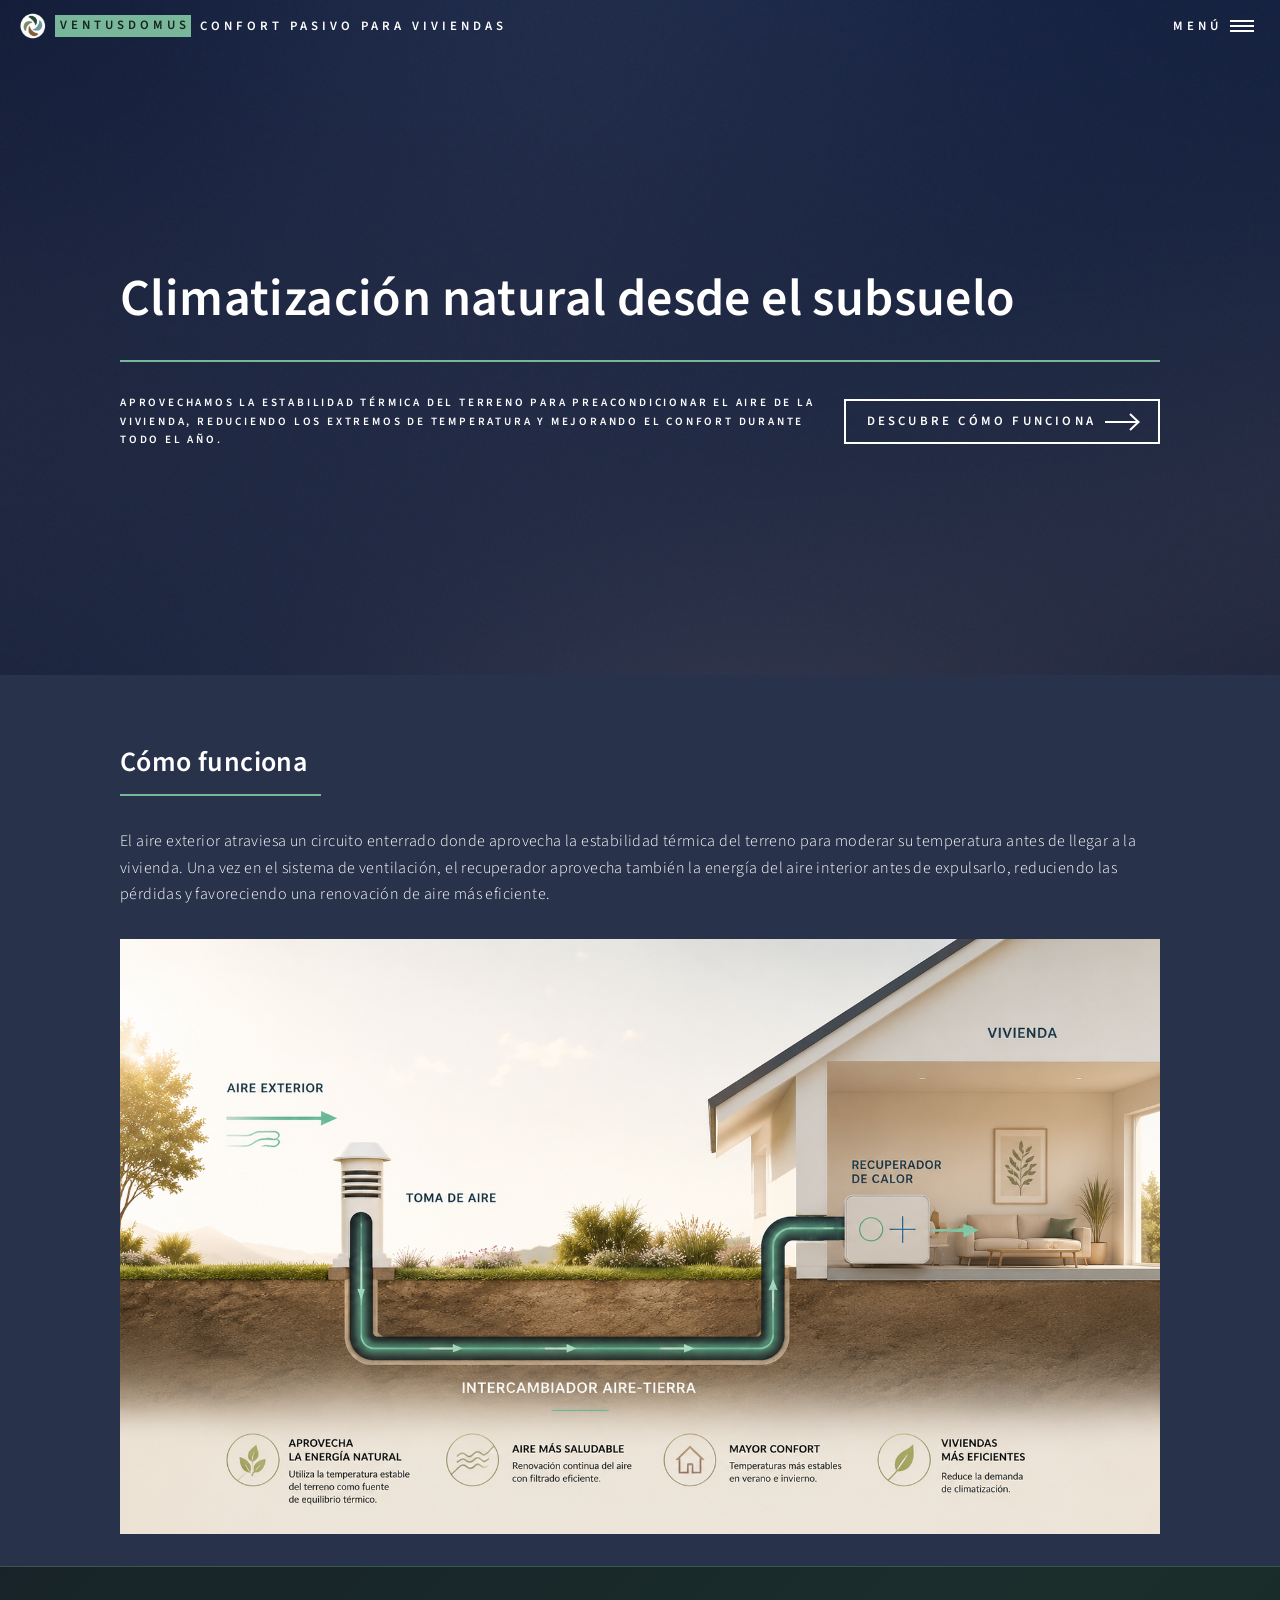
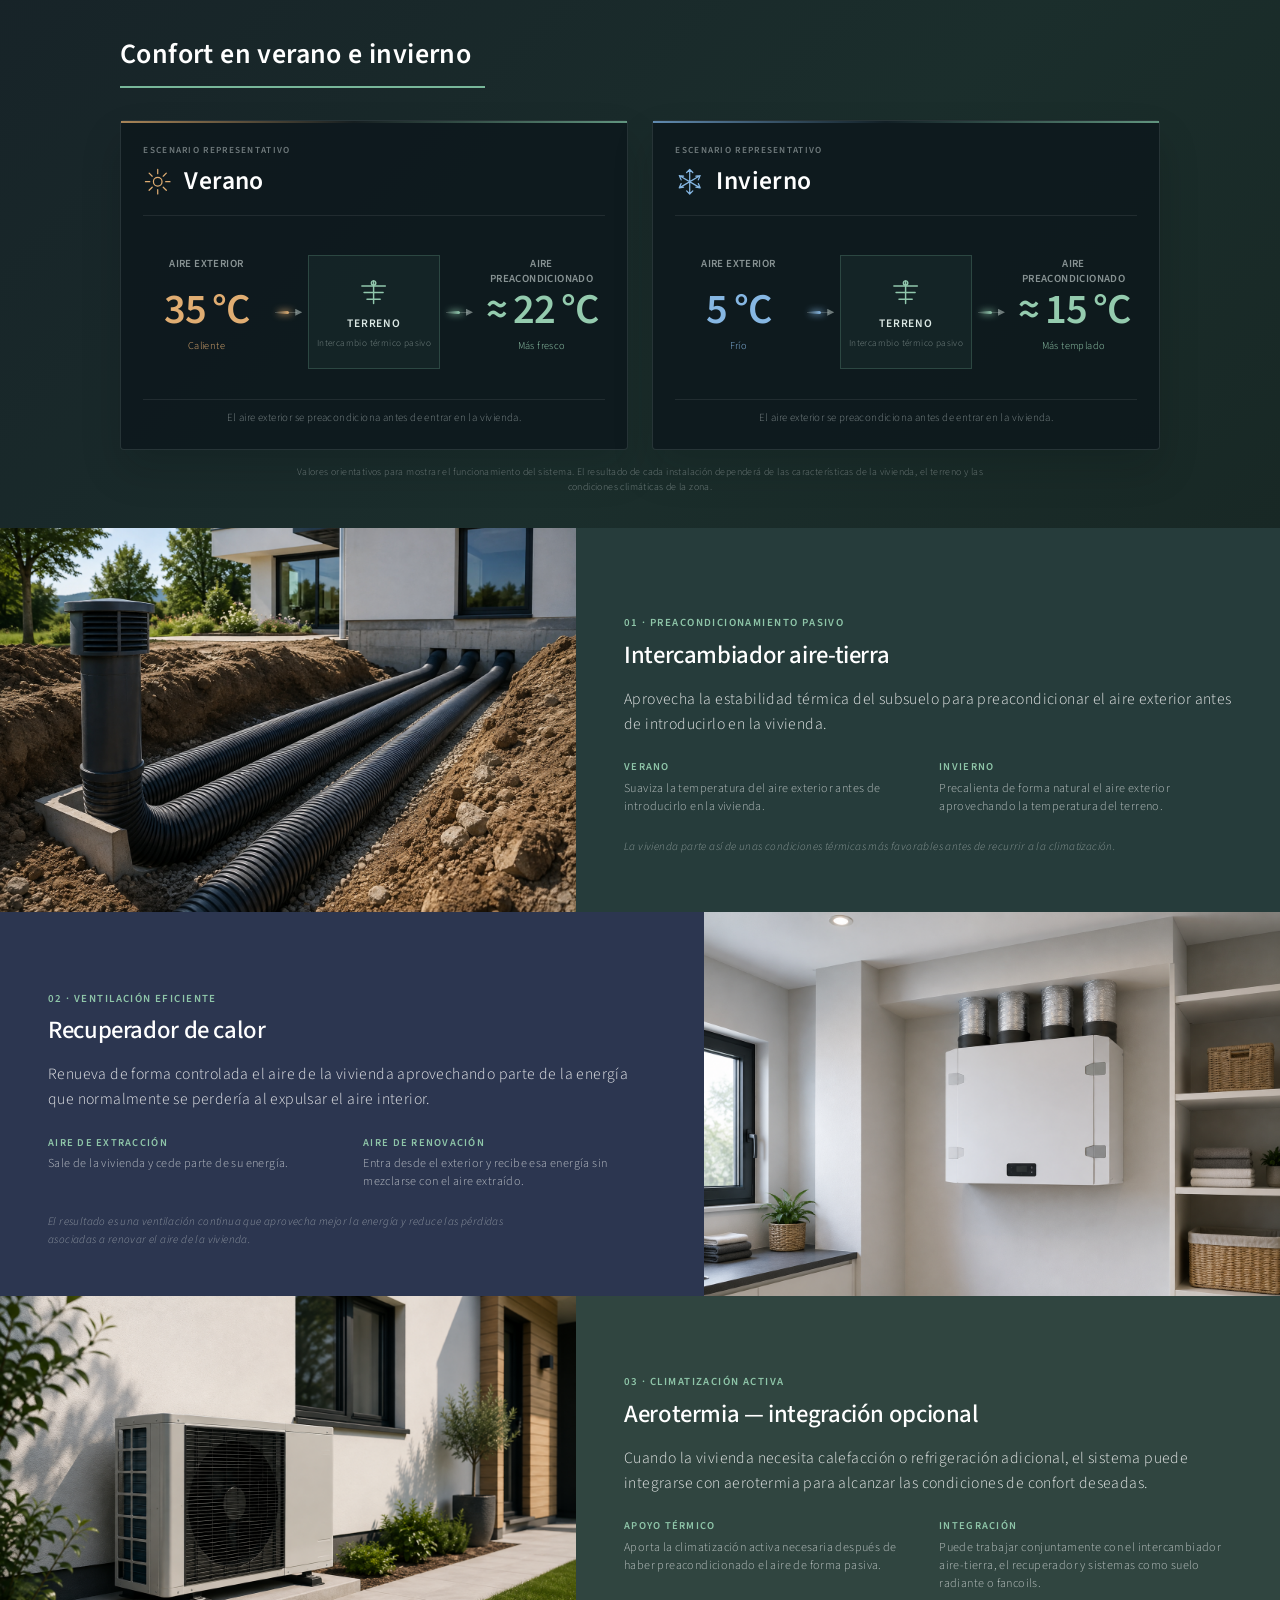
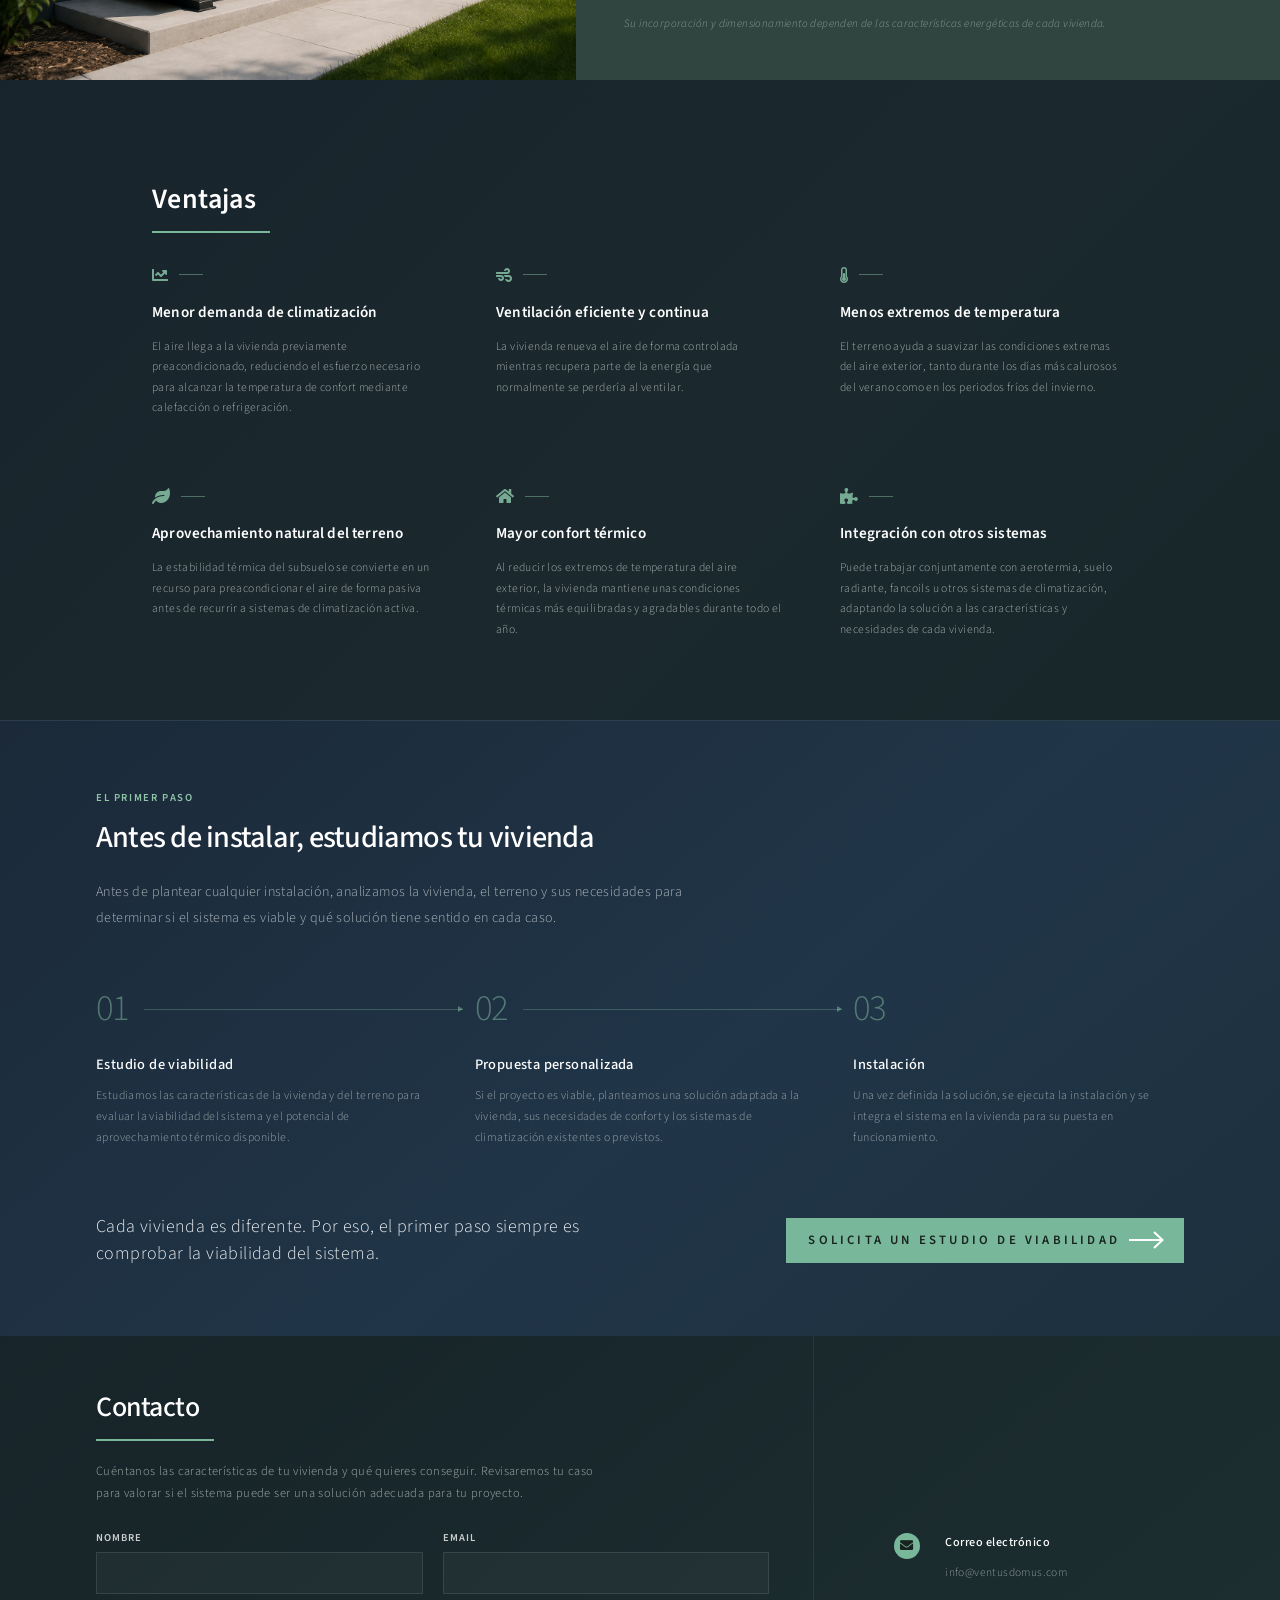
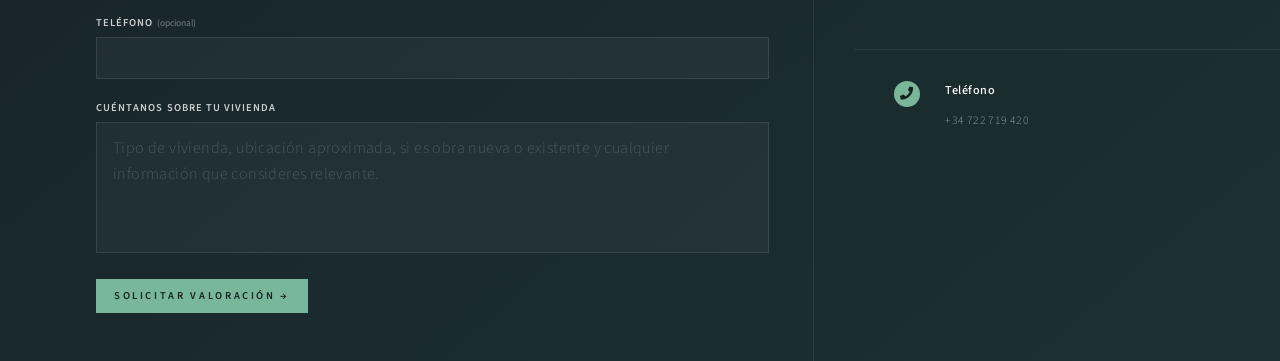
==== commit 0132a4e5: "Integrate Formspree contact form" ====
--- a/index.html
+++ b/index.html
@@ -415,7 +415,7 @@
 						<section>
 							<header class="major"><h2>Contacto</h2></header>
 							<p>Cuéntanos las características de tu vivienda y qué quieres conseguir. Revisaremos tu caso para valorar si el sistema puede ser una solución adecuada para tu proyecto.</p>
-							<form method="post" action="#" onsubmit="return false;">
+							<form id="contact-form" method="post" action="https://formspree.io/f/maewropb">
 								<div class="fields">
 									<div class="field half">
 										<label for="name">Nombre</label>
@@ -423,7 +423,7 @@
 									</div>
 									<div class="field half">
 										<label for="email">Email</label>
-										<input type="email" name="email" id="email" />
+										<input type="email" name="email" id="email" required />
 									</div>
 									<div class="field">
 										<label for="phone">Teléfono <span class="optional-field">(opcional)</span></label>
@@ -431,12 +431,13 @@
 									</div>
 									<div class="field">
 										<label for="message">Cuéntanos sobre tu vivienda</label>
-										<textarea name="message" id="message" rows="4" placeholder="Tipo de vivienda, ubicación aproximada, si es obra nueva o existente y cualquier información que consideres relevante."></textarea>
+										<textarea name="message" id="message" rows="4" placeholder="Tipo de vivienda, ubicación aproximada, si es obra nueva o existente y cualquier información que consideres relevante." required></textarea>
 									</div>
 								</div>
 								<ul class="actions">
 									<li><input type="submit" value="Solicitar valoración →" class="primary" /></li>
 								</ul>
+								<p class="form-status" role="status" aria-live="polite" hidden></p>
 							</form>
 						</section>
 						<section class="split">
@@ -444,7 +445,7 @@
 								<div class="contact-method">
 									<span class="icon solid alt fa-envelope"></span>
 									<h3>Correo electrónico</h3>
-									<span>Pendiente de definir</span>
+									<span>info@ventusdomus.com</span>
 								</div>
 							</section>
 							<section>
--- a/assets/css/main.css
+++ b/assets/css/main.css
@@ -5850,6 +5850,20 @@
 	padding: 0 1.7em;
 }
 
+#contact .form-status {
+	font-size: 0.72em;
+	line-height: 1.6;
+	margin: 1.25em 0 0;
+}
+
+#contact .form-status.is-success {
+	color: #91c8ad;
+}
+
+#contact .form-status.is-error {
+	color: #efaaa2;
+}
+
 #contact > .inner > .split {
 	display: flex;
 	flex-direction: column;
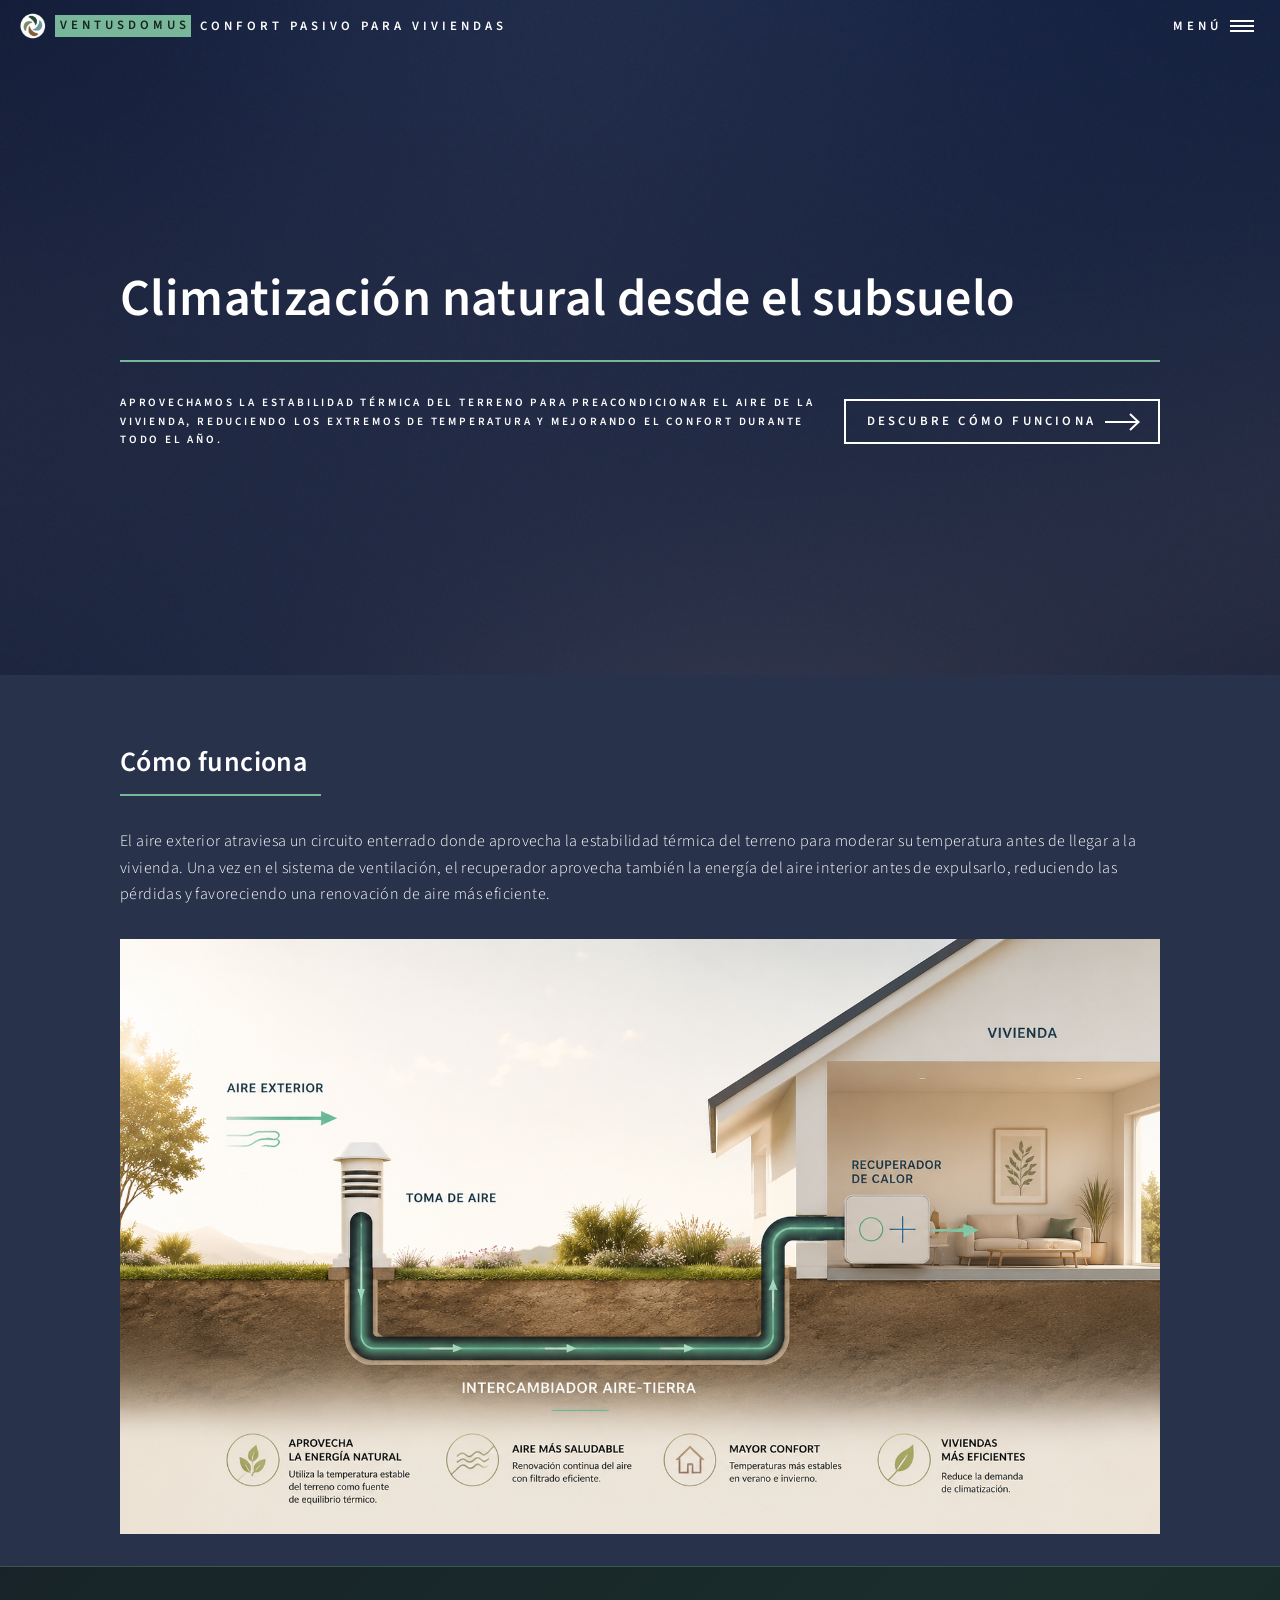
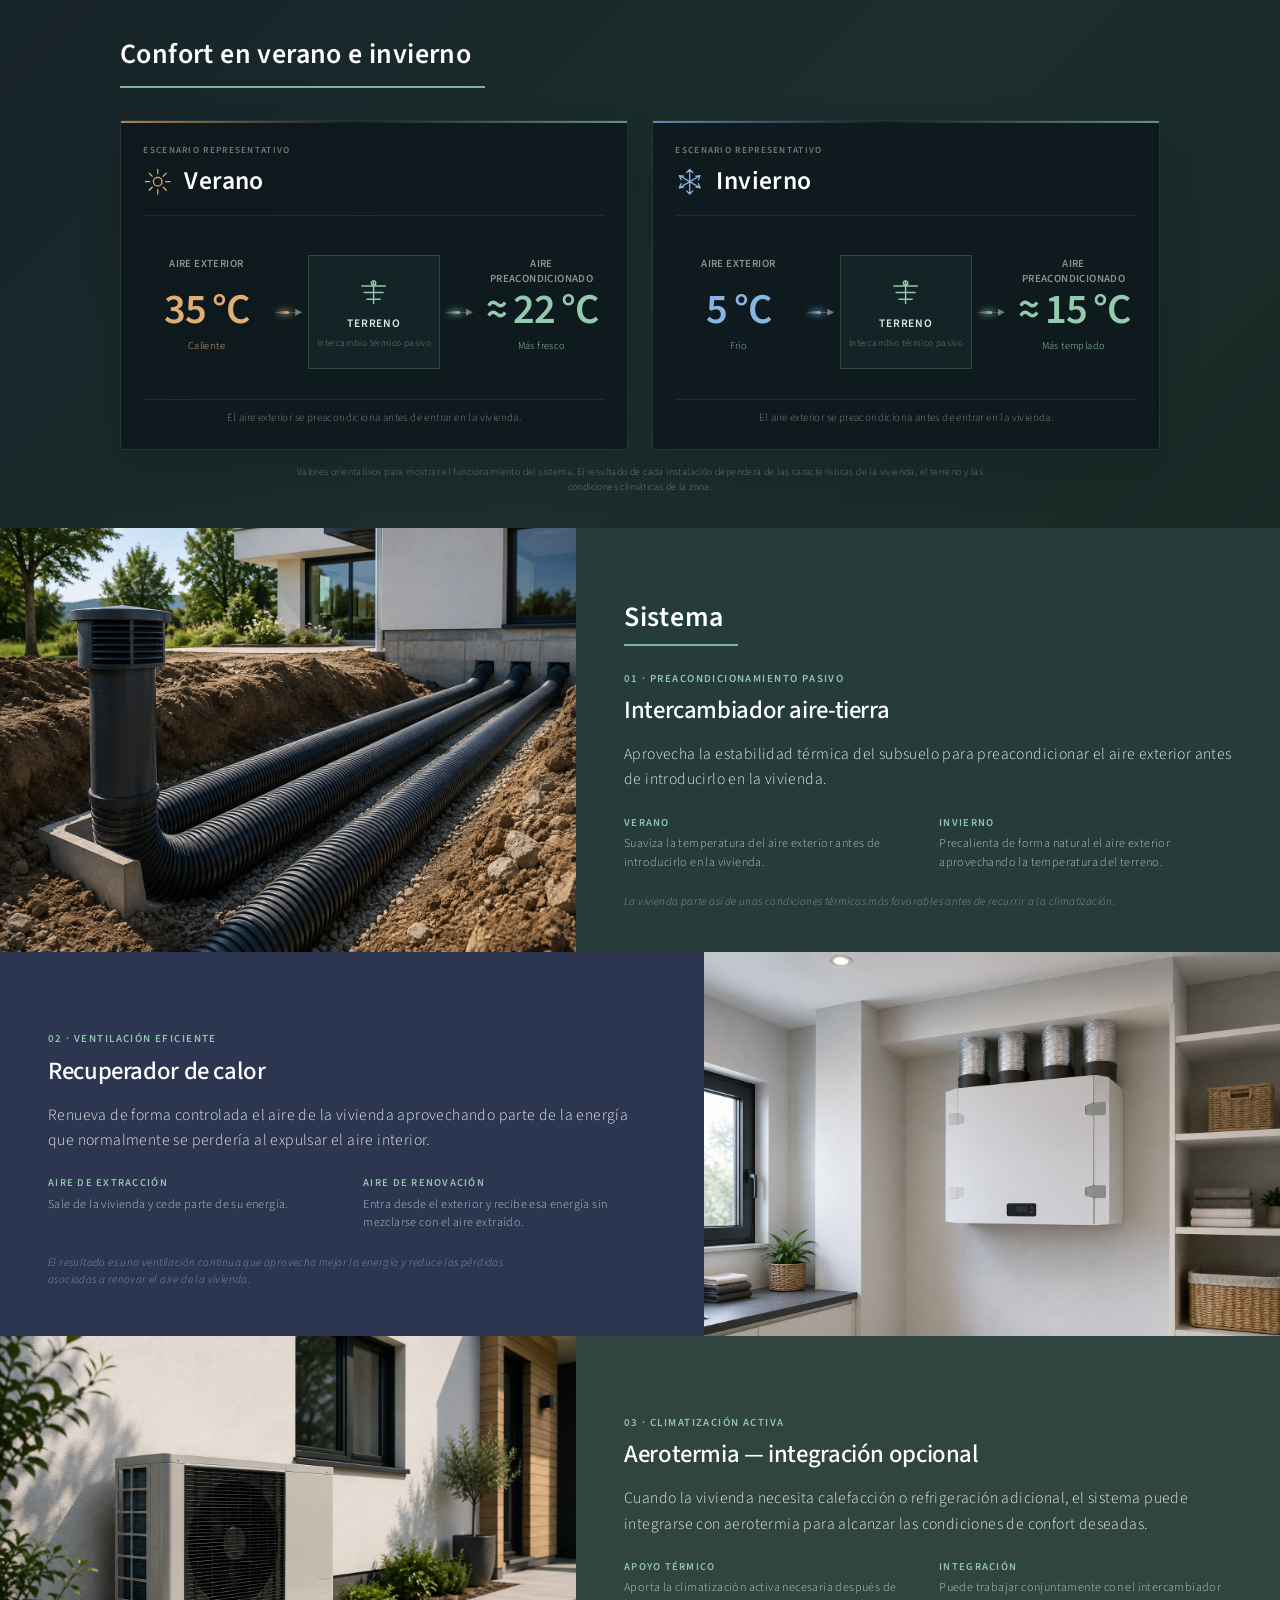
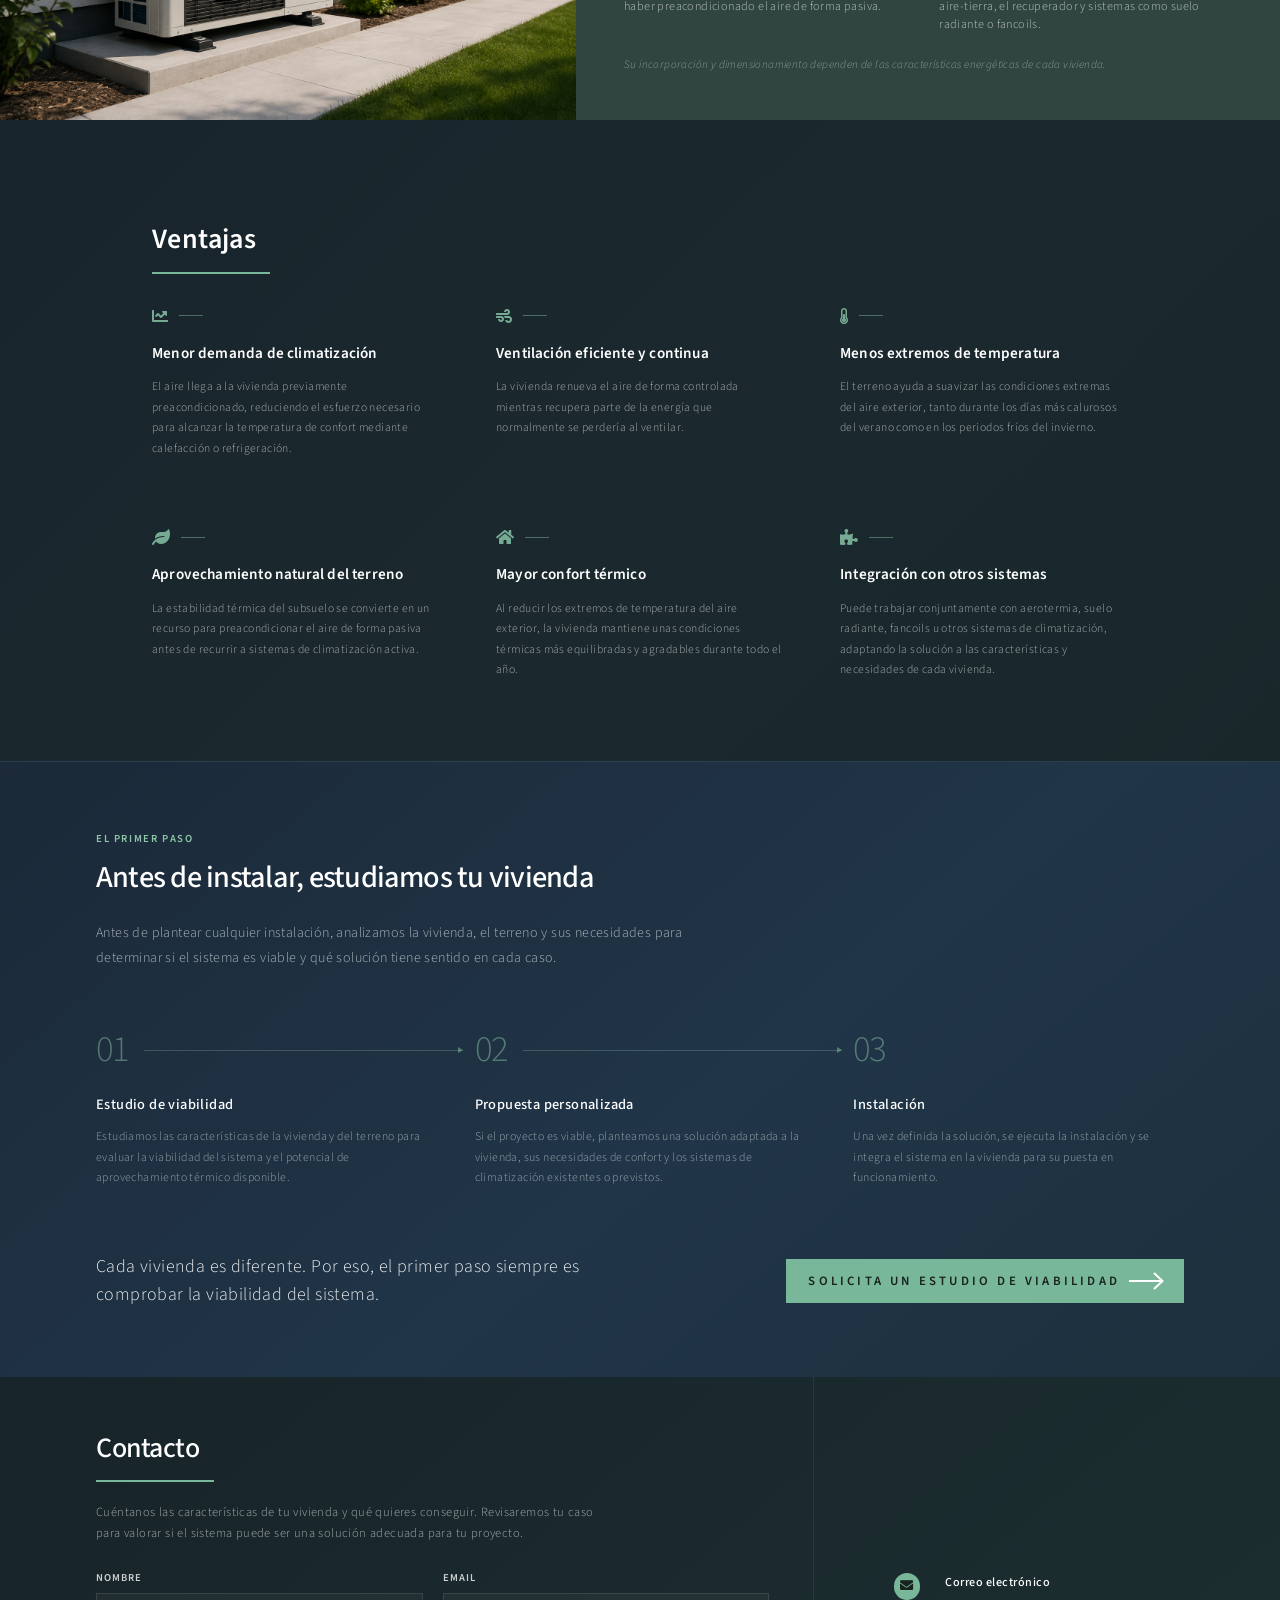
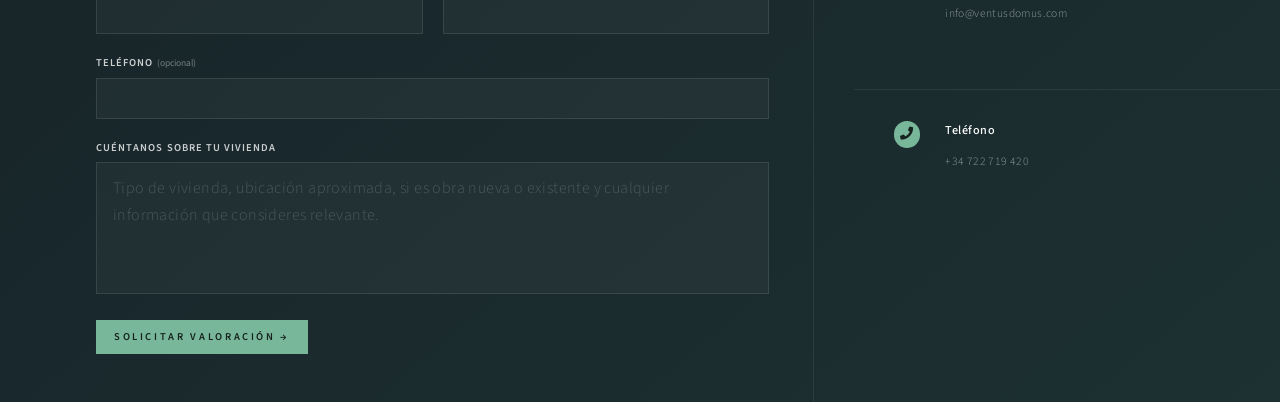
==== commit 27ff468e: "arreglos" ====
--- a/index.html
+++ b/index.html
@@ -14,6 +14,7 @@
 		<link rel="preload" href="videos/257796.mp4" as="video" type="video/mp4" />
 		<link rel="stylesheet" href="assets/css/main.css" />
 		<noscript><link rel="stylesheet" href="assets/css/noscript.css" /></noscript>
+		<script src="assets/js/contact-form.js?v=1" defer></script>
 	</head>
 	<body>
 
@@ -296,6 +297,7 @@
 							<section>
 								<span class="image"><img src="images/sistema/intercambiador_aire_tierrra.png" alt="Toma de aire y conductos enterrados de un intercambiador aire-tierra junto a una vivienda" data-position="center center" /></span>
 								<div class="content"><div class="inner">
+									<header class="major system-section-title"><h2>Sistema</h2></header>
 									<p class="system-kicker">01 · Preacondicionamiento pasivo</p>
 									<header><h2>Intercambiador aire-tierra</h2></header>
 									<p class="system-lead">Aprovecha la estabilidad térmica del subsuelo para preacondicionar el aire exterior antes de introducirlo en la vivienda.</p>
--- a/assets/css/main.css
+++ b/assets/css/main.css
@@ -4785,6 +4785,16 @@
 	text-transform: uppercase;
 }
 
+#sistema header.system-section-title {
+	margin-bottom: 1.5em;
+}
+
+#sistema header.system-section-title h2 {
+	font-size: 1.75em;
+	font-weight: 600;
+	letter-spacing: 0.025em;
+}
+
 #sistema header {
 	margin-bottom: 1em;
 }
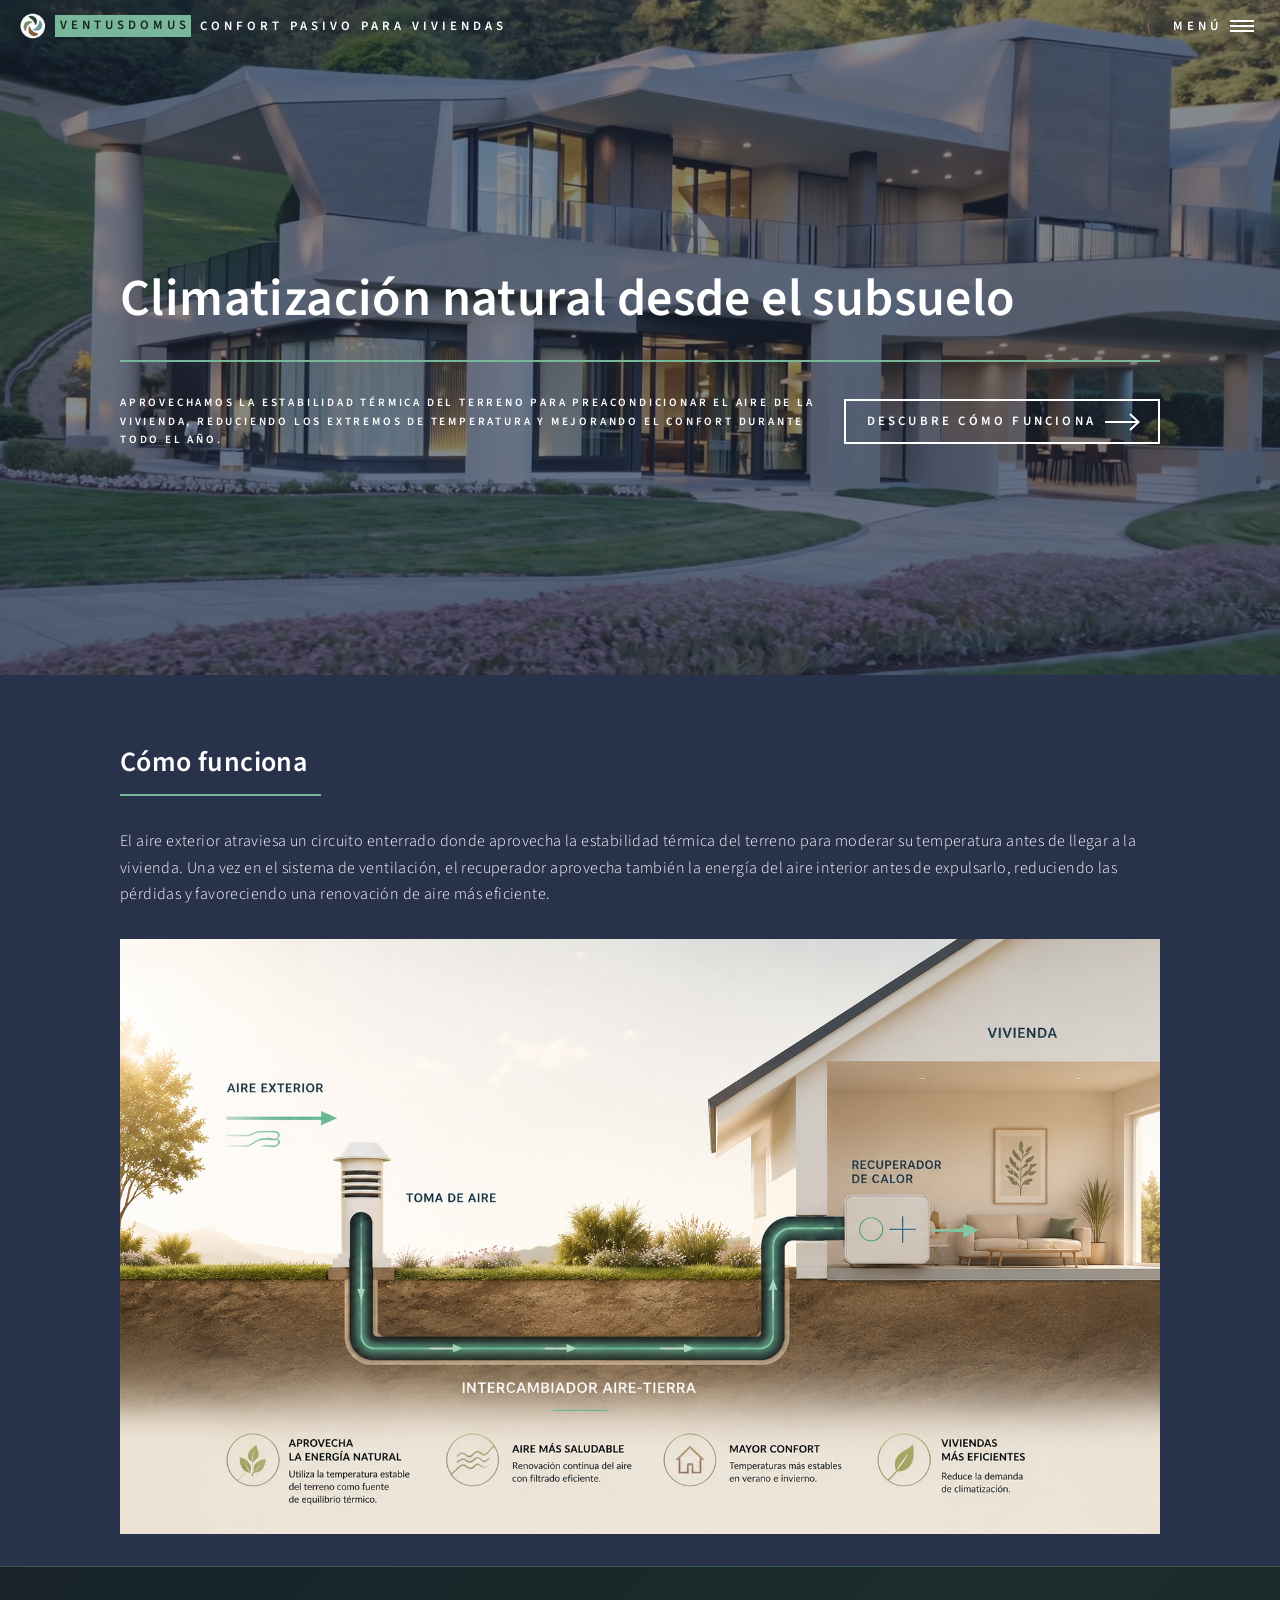
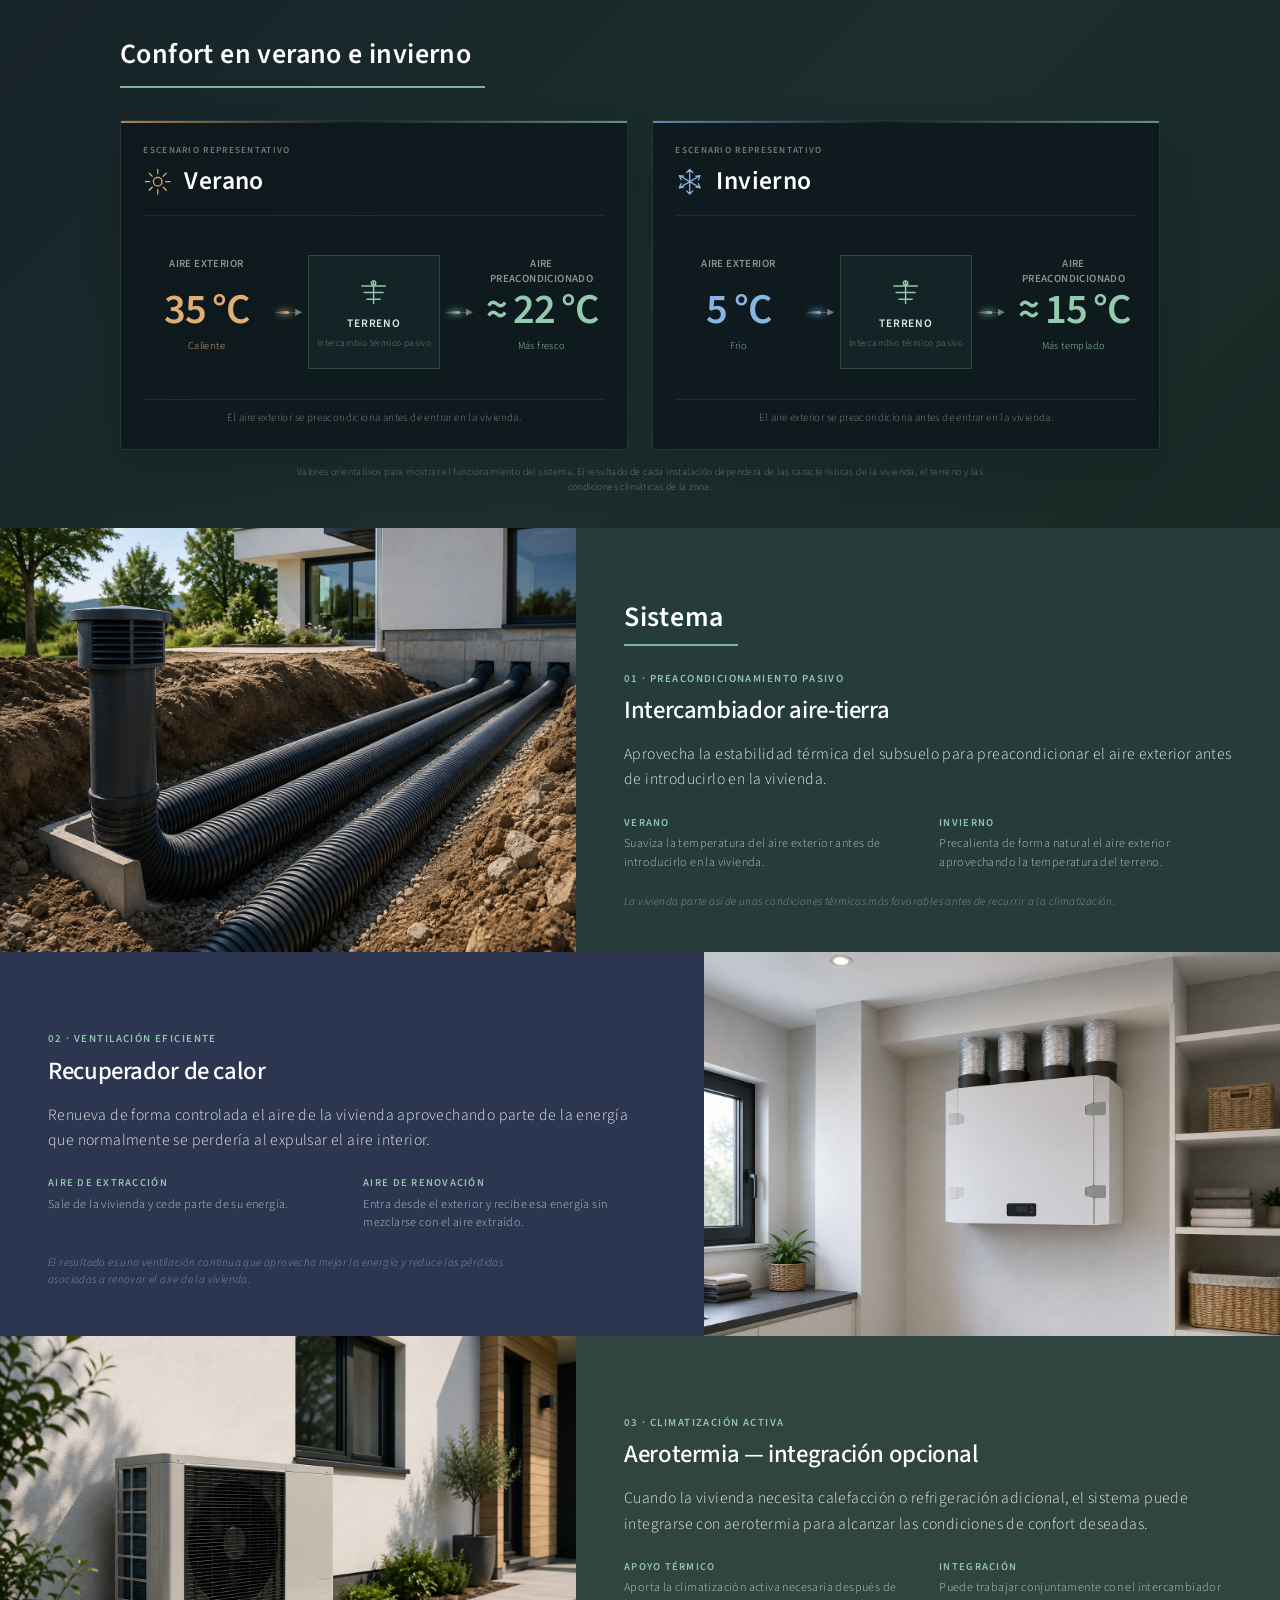
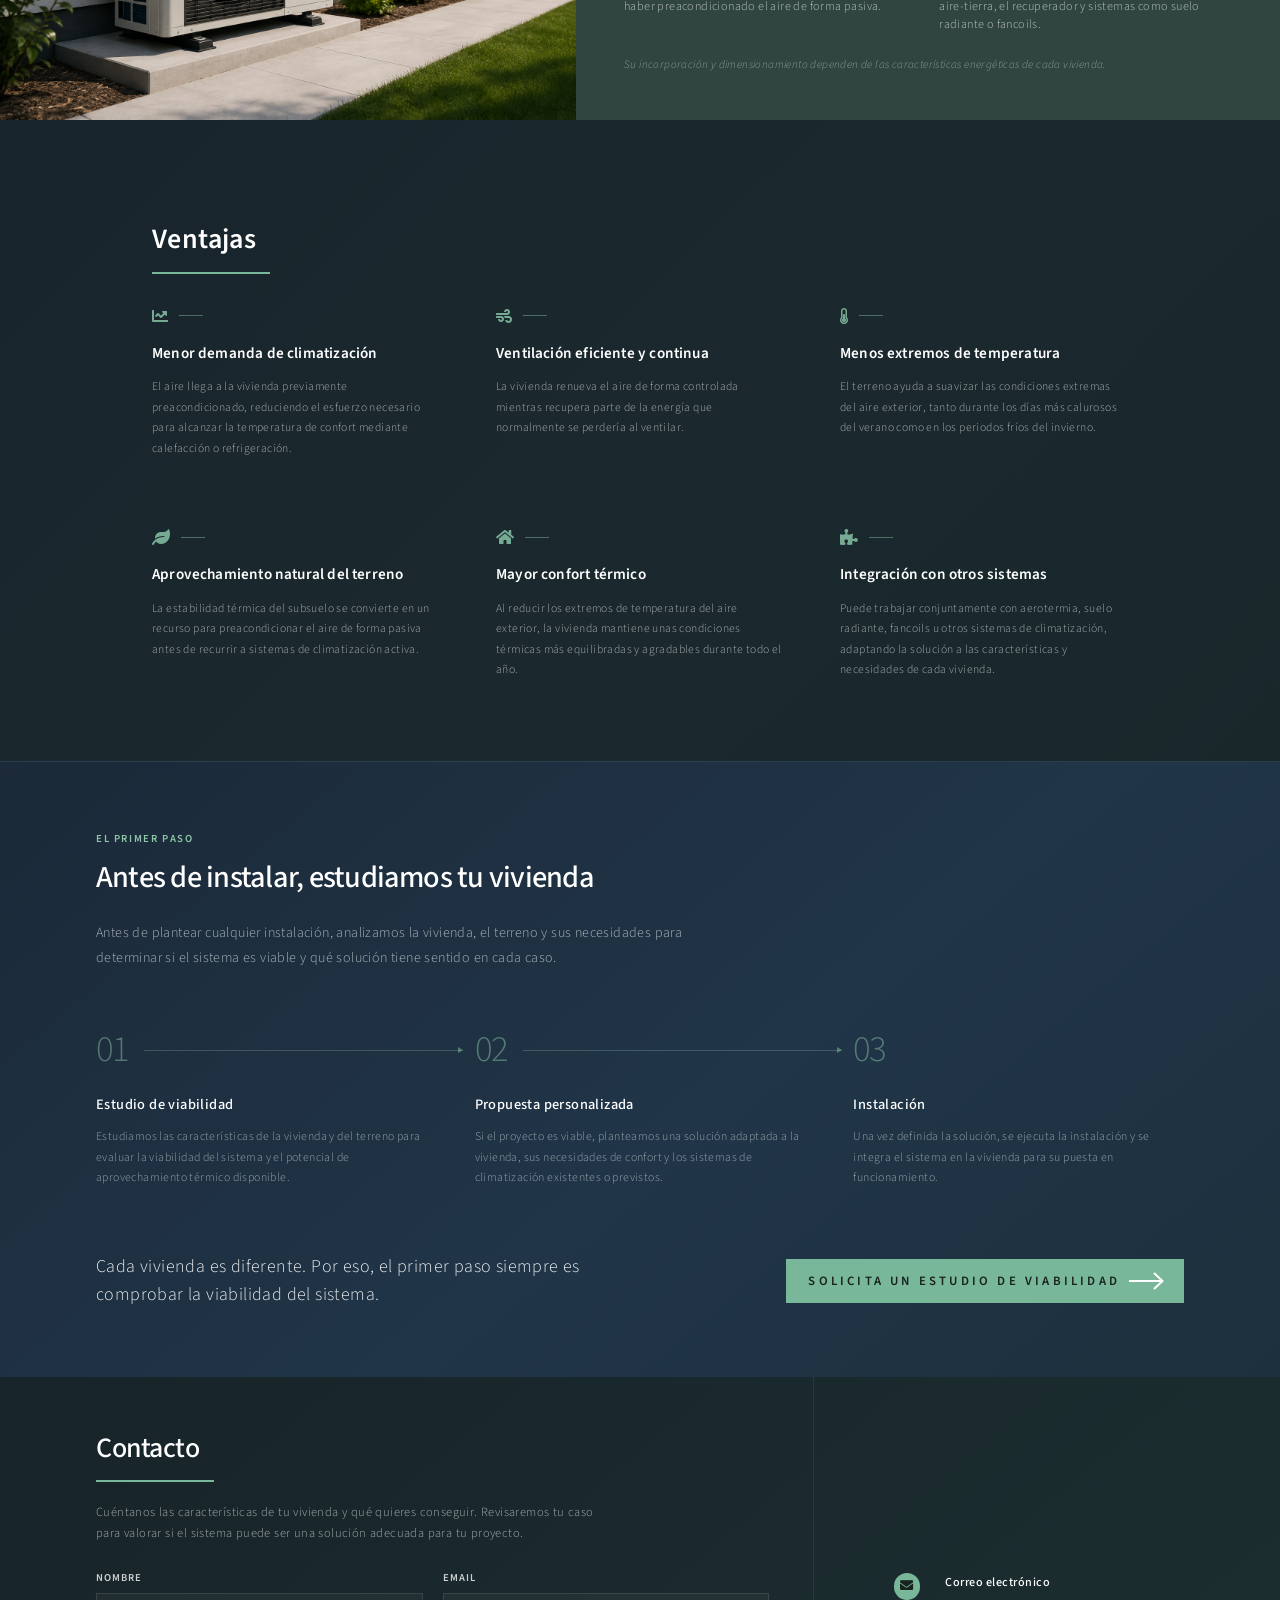
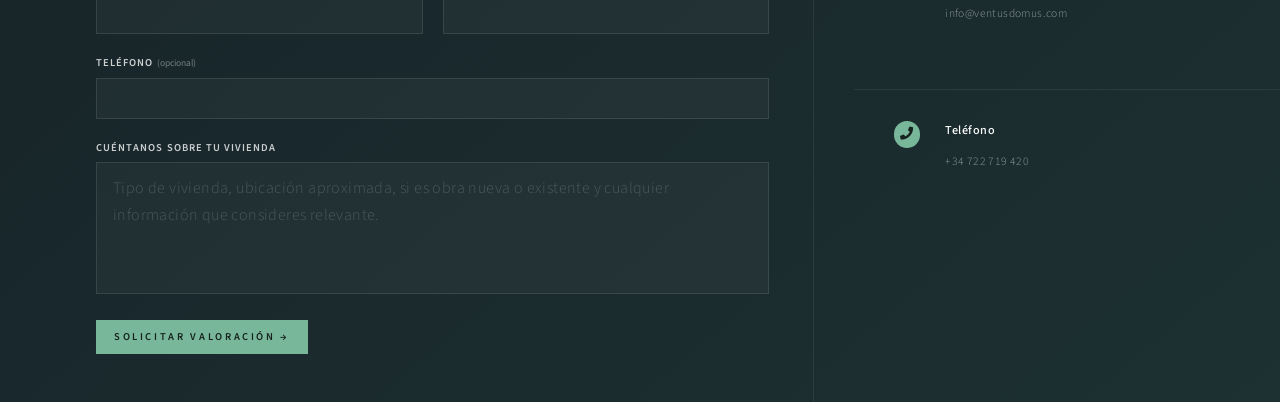
==== commit aeaabf43: "arreglos" ====
--- a/index.html
+++ b/index.html
@@ -11,6 +11,7 @@
 		<meta name="viewport" content="width=device-width, initial-scale=1, user-scalable=no" />
 		<meta name="description" content="Sistema de climatización pasiva para viviendas mediante intercambiador aire-tierra, recuperación de calor y apoyo opcional de aerotermia." />
 		<link rel="icon" type="image/png" href="images/favicon/logo.png" />
+		<link rel="preload" href="images/hero-poster.jpg" as="image" fetchpriority="high" />
 		<link rel="preload" href="videos/257796.mp4" as="video" type="video/mp4" />
 		<link rel="stylesheet" href="assets/css/main.css" />
 		<noscript><link rel="stylesheet" href="assets/css/noscript.css" /></noscript>
@@ -43,7 +44,7 @@
 
 			<!-- Inicio -->
 				<section id="banner" class="major">
-					<video class="hero-video" src="videos/257796.mp4" autoplay muted playsinline preload="auto" poster="images/banner.jpg" aria-hidden="true" data-playlist="videos/257796.mp4,videos/143861-784164182.mp4"></video>
+					<video class="hero-video" src="videos/257796.mp4" autoplay muted playsinline preload="auto" poster="images/hero-poster.jpg" aria-hidden="true" data-playlist="videos/257796.mp4,videos/143861-784164182.mp4"></video>
 					<div class="inner">
 						<header class="major">
 							<h1>Climatización natural desde el subsuelo</h1>
@@ -68,7 +69,9 @@
 								</header>
 								<p>El aire exterior atraviesa un circuito enterrado donde aprovecha la estabilidad térmica del terreno para moderar su temperatura antes de llegar a la vivienda. Una vez en el sistema de ventilación, el recuperador aprovecha también la energía del aire interior antes de expulsarlo, reduciendo las pérdidas y favoreciendo una renovación de aire más eficiente.</p>
 								<figure class="system-diagram system-diagram-refined" aria-label="Recorrido del aire desde el exterior, a través del intercambiador enterrado y el recuperador, hasta el interior de la vivienda">
-									<img class="how-it-works-image" src="images/como_funciona/ia_2.png" alt="Esquema del funcionamiento del sistema de climatización pasiva en una vivienda" />
+									<a class="how-it-works-zoom" href="#diagrama-ampliado" aria-label="Ampliar el diagrama de funcionamiento">
+										<img class="how-it-works-image" src="images/como_funciona/ia_2.png" alt="Esquema del funcionamiento del sistema de climatización pasiva en una vivienda" />
+									</a>
 									<svg class="diagram-svg diagram-desktop" viewBox="0 0 1200 500" role="img" aria-hidden="true">
 										<defs>
 											<linearGradient id="refined-sky" x1="0" y1="0" x2="1" y2="1"><stop offset="0" stop-color="#2f3c5a"/><stop offset="1" stop-color="#243147"/></linearGradient>
@@ -140,6 +143,12 @@
 										<path d="M320 237 H337" class="refined-flow-arrows" marker-end="url(#refined-mobile-arrow)"/>
 									</svg>
 								</figure>
+								<div id="diagrama-ampliado" class="diagram-lightbox" aria-label="Diagrama de funcionamiento ampliado">
+									<a class="diagram-lightbox-close" href="#como-funciona" aria-label="Cerrar imagen ampliada">&times;</a>
+									<div class="diagram-lightbox-scroll">
+										<img src="images/como_funciona/ia_2.png" alt="Esquema ampliado del funcionamiento del sistema de climatización pasiva en una vivienda" />
+									</div>
+								</div>
 
 								<figure hidden aria-hidden="true" class="system-diagram system-diagram-previous" aria-labelledby="diagram-title diagram-description">
 									<figcaption class="diagram-caption">
--- a/assets/css/main.css
+++ b/assets/css/main.css
@@ -3953,9 +3953,19 @@
 }
 
 #banner {
+	background-image: url("../../images/hero-poster.jpg");
 	contain: paint;
 	isolation: isolate;
 	overflow: hidden;
+}
+
+#banner:after {
+	transition: none;
+	transition-delay: 0s;
+}
+
+body.is-preload #banner:after {
+	opacity: 0.85;
 }
 
 #banner .hero-video {
@@ -5737,6 +5747,81 @@
 	width: 100%;
 }
 
+#como-funciona .how-it-works-zoom {
+	border: 0;
+	display: block;
+	pointer-events: none;
+}
+
+#como-funciona .diagram-lightbox {
+	display: none;
+}
+
+@media screen and (max-width: 736px) {
+	#como-funciona .how-it-works-zoom {
+		cursor: zoom-in;
+		pointer-events: auto;
+		position: relative;
+	}
+
+	#como-funciona .how-it-works-zoom:after {
+		background: rgba(10, 20, 25, 0.78);
+		border-radius: 50%;
+		bottom: 0.75em;
+		color: #ffffff;
+		content: '\f00e';
+		font-family: 'Font Awesome 5 Free';
+		font-size: 0.75em;
+		font-weight: 900;
+		height: 2.5em;
+		line-height: 2.5em;
+		position: absolute;
+		right: 0.75em;
+		text-align: center;
+		width: 2.5em;
+	}
+
+	#como-funciona .diagram-lightbox:target {
+		background: rgba(7, 14, 18, 0.97);
+		display: block;
+		inset: 0;
+		position: fixed;
+		z-index: 10005;
+	}
+
+	#como-funciona .diagram-lightbox-scroll {
+		height: 100%;
+		overflow: auto;
+		padding: 4.5em 1em 2em;
+		-webkit-overflow-scrolling: touch;
+	}
+
+	#como-funciona .diagram-lightbox-scroll img {
+		display: block;
+		height: auto;
+		max-width: none;
+		width: 58em;
+	}
+
+	#como-funciona .diagram-lightbox-close {
+		align-items: center;
+		background: rgba(255, 255, 255, 0.1);
+		border: solid 1px rgba(255, 255, 255, 0.25);
+		border-radius: 50%;
+		color: #ffffff;
+		display: flex;
+		font-size: 1.6em;
+		height: 1.75em;
+		justify-content: center;
+		line-height: 1;
+		position: fixed;
+		right: 0.75em;
+		top: 0.75em;
+		width: 1.75em;
+		z-index: 1;
+	}
+}
+
 /* Contacto compacto */
 #contact {
 	background: linear-gradient(140deg, #172429 0%, #1d3032 100%);
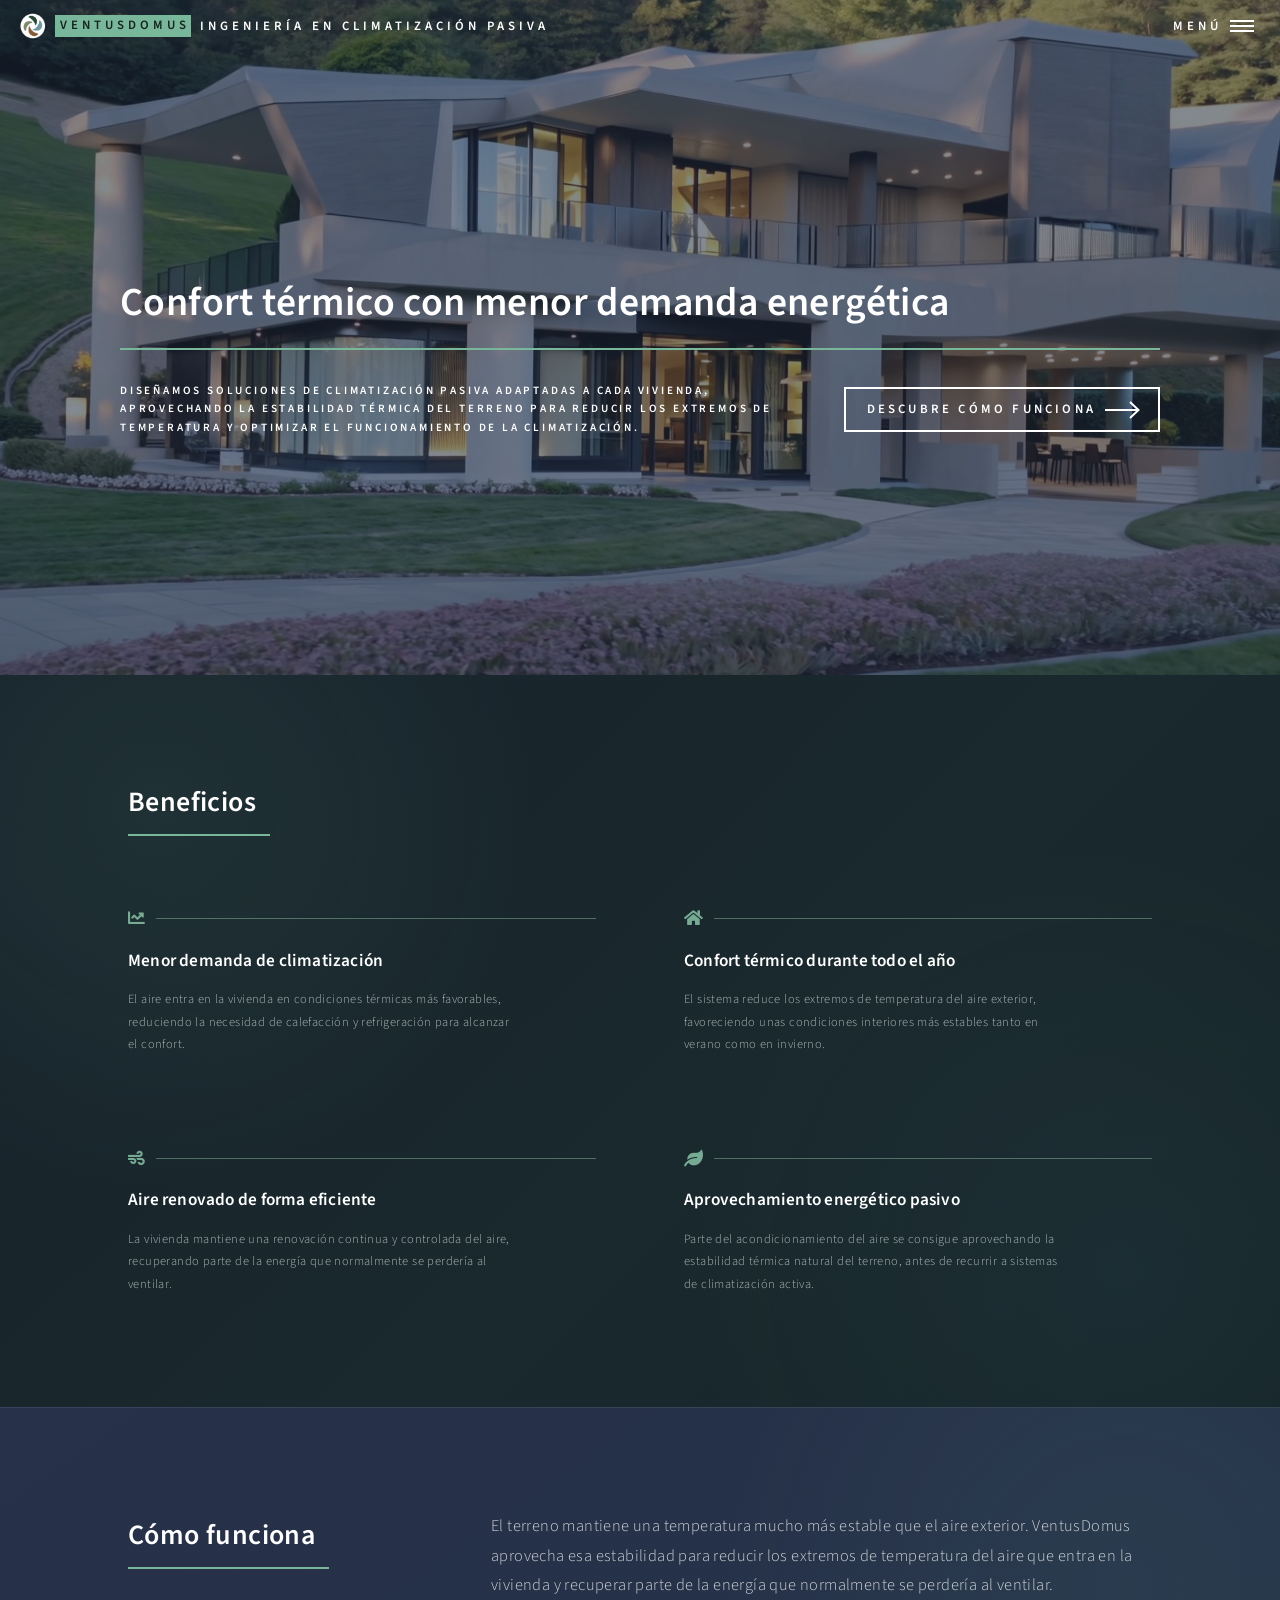
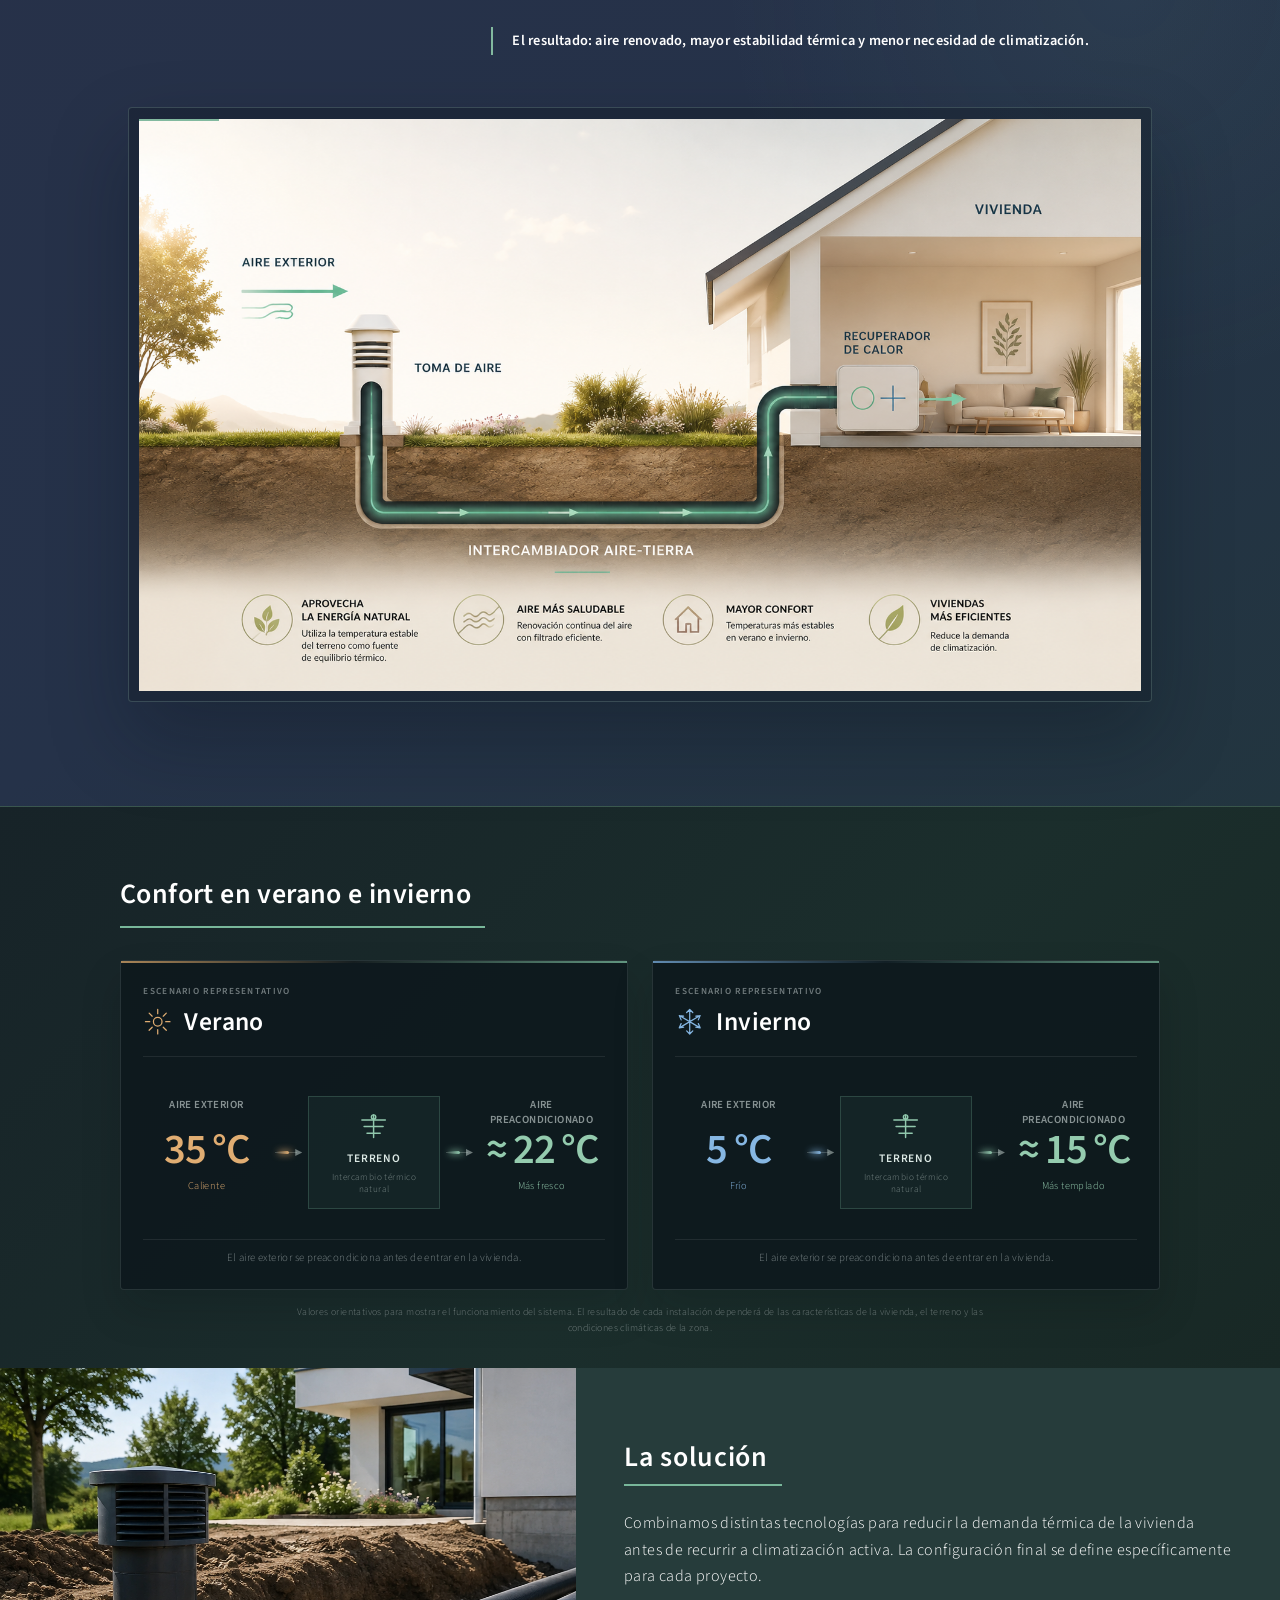
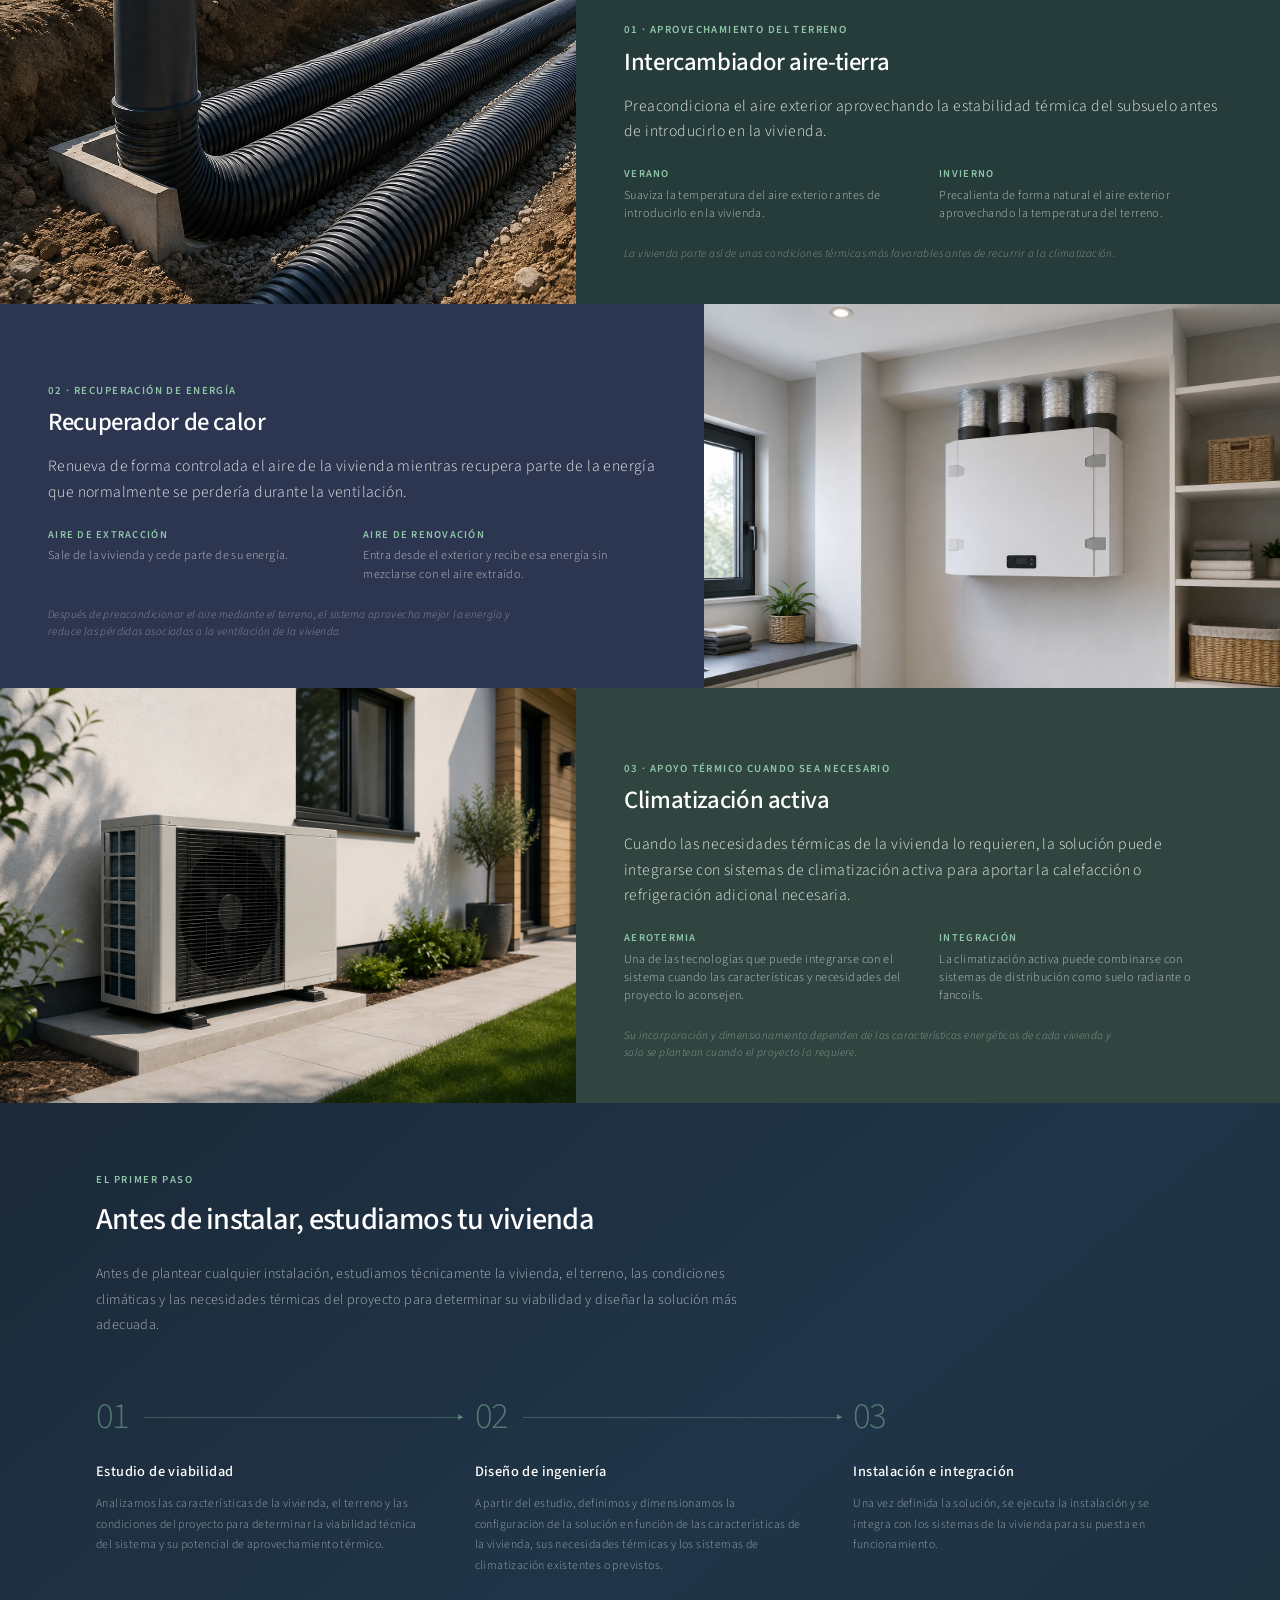
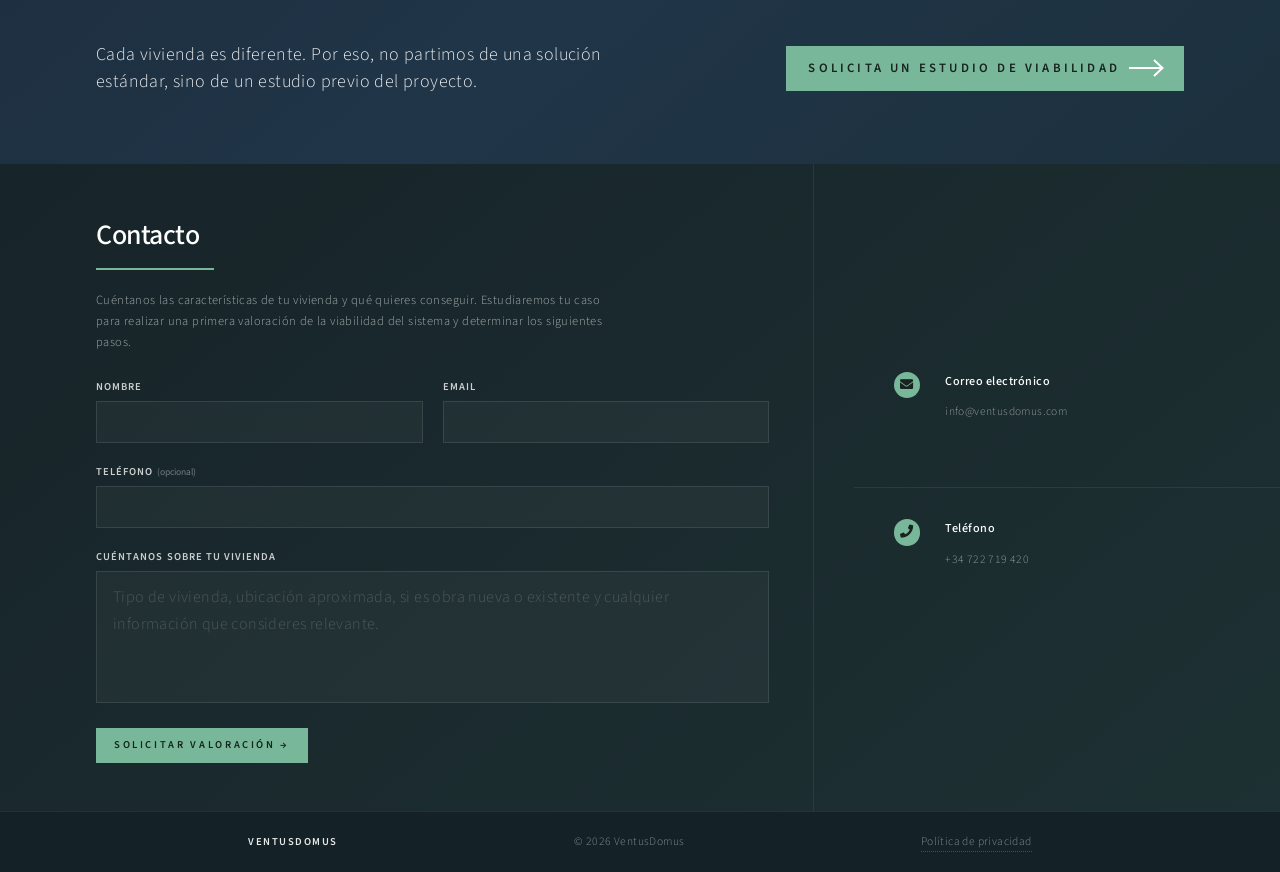
==== commit 809e77ac: "arreglos" ====
--- a/index.html
+++ b/index.html
@@ -24,7 +24,7 @@
 
 			<!-- Cabecera -->
 				<header id="header" class="alt">
-					<a href="#inicio" class="logo scrolly"><img class="header-brand-logo" src="images/favicon/logo.png" alt="Logo de VENTUSDOMUS" /><strong>VENTUSDOMUS</strong> <span>Confort pasivo para viviendas</span></a>
+					<a href="#inicio" class="logo scrolly"><img class="header-brand-logo" src="images/favicon/logo.png" alt="Logo de VENTUSDOMUS" /><strong>VENTUSDOMUS</strong> <span>Ingeniería en climatización pasiva</span></a>
 					<nav>
 						<a href="#menu">Menú</a>
 					</nav>
@@ -34,10 +34,10 @@
 				<nav id="menu">
 					<ul class="links">
 						<li><a href="#inicio" class="scrolly">Inicio</a></li>
+						<li><a href="#ventajas" class="scrolly">Beneficios</a></li>
 						<li><a href="#como-funciona" class="scrolly">Cómo funciona</a></li>
-						<li><a href="#sistema" class="scrolly">Sistema</a></li>
-						<li><a href="#ventajas" class="scrolly">Ventajas</a></li>
-						<li><a href="#estudio" class="scrolly">Estudio</a></li>
+						<li><a href="#sistema" class="scrolly">La solución</a></li>
+						<li><a href="#estudio" class="scrolly">Estudio personalizado</a></li>
 						<li><a href="#contact" class="scrolly">Contacto</a></li>
 					</ul>
 				</nav>
@@ -47,10 +47,10 @@
 					<video class="hero-video" src="videos/257796.mp4" autoplay muted playsinline preload="auto" poster="images/hero-poster.jpg" aria-hidden="true" data-playlist="videos/257796.mp4,videos/143861-784164182.mp4"></video>
 					<div class="inner">
 						<header class="major">
-							<h1>Climatización natural desde el subsuelo</h1>
+							<h1>Confort térmico con menor demanda energética</h1>
 						</header>
 						<div class="content">
-							<p>Aprovechamos la estabilidad térmica del terreno para preacondicionar el aire de la vivienda, reduciendo los extremos de temperatura y mejorando el confort durante todo el año.</p>
+							<p>Diseñamos soluciones de climatización pasiva adaptadas a cada vivienda, aprovechando la estabilidad térmica del terreno para reducir los extremos de temperatura y optimizar el funcionamiento de la climatización.</p>
 							<ul class="actions">
 								<li><a href="#como-funciona" class="button next scrolly">Descubre cómo funciona</a></li>
 							</ul>
@@ -61,13 +61,48 @@
 			<!-- Contenido principal -->
 				<div id="main">
 
+					<!-- Ventajas -->
+						<section id="ventajas">
+							<div class="inner">
+								<header class="major"><h2>Beneficios</h2></header>
+								<div class="advantages-grid">
+									<article class="advantage-item">
+										<span class="icon solid fa-chart-line" aria-hidden="true"></span>
+										<h3>Menor demanda de climatización</h3>
+										<p>El aire entra en la vivienda en condiciones térmicas más favorables, reduciendo la necesidad de calefacción y refrigeración para alcanzar el confort.</p>
+									</article>
+									<article class="advantage-item">
+										<span class="icon solid fa-home" aria-hidden="true"></span>
+										<h3>Confort térmico durante todo el año</h3>
+										<p>El sistema reduce los extremos de temperatura del aire exterior, favoreciendo unas condiciones interiores más estables tanto en verano como en invierno.</p>
+									</article>
+									<article class="advantage-item">
+										<span class="icon solid fa-wind" aria-hidden="true"></span>
+										<h3>Aire renovado de forma eficiente</h3>
+										<p>La vivienda mantiene una renovación continua y controlada del aire, recuperando parte de la energía que normalmente se perdería al ventilar.</p>
+									</article>
+									<article class="advantage-item">
+										<span class="icon solid fa-leaf" aria-hidden="true"></span>
+										<h3>Aprovechamiento energético pasivo</h3>
+										<p>Parte del acondicionamiento del aire se consigue aprovechando la estabilidad térmica natural del terreno, antes de recurrir a sistemas de climatización activa.</p>
+									</article>
+								</div>
+							</div>
+						</section>
+
+
 					<!-- Cómo funciona -->
 						<section id="como-funciona">
 							<div class="inner">
-								<header class="major">
-									<h2>Cómo funciona</h2>
-								</header>
-								<p>El aire exterior atraviesa un circuito enterrado donde aprovecha la estabilidad térmica del terreno para moderar su temperatura antes de llegar a la vivienda. Una vez en el sistema de ventilación, el recuperador aprovecha también la energía del aire interior antes de expulsarlo, reduciendo las pérdidas y favoreciendo una renovación de aire más eficiente.</p>
+								<div class="how-it-works-intro">
+									<header class="major">
+										<h2>Cómo funciona</h2>
+									</header>
+									<div class="how-it-works-copy">
+										<p>El terreno mantiene una temperatura mucho más estable que el aire exterior. VentusDomus aprovecha esa estabilidad para reducir los extremos de temperatura del aire que entra en la vivienda y recuperar parte de la energía que normalmente se perdería al ventilar.</p>
+										<p class="how-it-works-result"><strong>El resultado: aire renovado, mayor estabilidad térmica y menor necesidad de climatización.</strong></p>
+									</div>
+								</div>
 								<figure class="system-diagram system-diagram-refined" aria-label="Recorrido del aire desde el exterior, a través del intercambiador enterrado y el recuperador, hasta el interior de la vivienda">
 									<a class="how-it-works-zoom" href="#diagrama-ampliado" aria-label="Ampliar el diagrama de funcionamiento">
 										<img class="how-it-works-image" src="images/como_funciona/ia_2.png" alt="Esquema del funcionamiento del sistema de climatización pasiva en una vivienda" />
@@ -258,7 +293,7 @@
 											<div class="thermal-ground">
 												<svg viewBox="0 0 48 48" aria-hidden="true"><path d="M8 15 H40 M11 24 H37 M15 33 H33"/><path d="M24 8 V39"/><circle cx="24" cy="11" r="3"/></svg>
 												<span>Terreno</span>
-												<small>Intercambio térmico pasivo</small>
+												<small>Intercambio térmico natural</small>
 											</div>
 											<div class="thermal-connector" aria-hidden="true"><span></span></div>
 											<div class="thermal-stage thermal-result">
@@ -285,7 +320,7 @@
 											<div class="thermal-ground">
 												<svg viewBox="0 0 48 48" aria-hidden="true"><path d="M8 15 H40 M11 24 H37 M15 33 H33"/><path d="M24 8 V39"/><circle cx="24" cy="11" r="3"/></svg>
 												<span>Terreno</span>
-												<small>Intercambio térmico pasivo</small>
+												<small>Intercambio térmico natural</small>
 											</div>
 											<div class="thermal-connector" aria-hidden="true"><span></span></div>
 											<div class="thermal-stage thermal-result">
@@ -301,15 +336,17 @@
 							</div>
 						</section>
 
+
 					<!-- Componentes -->
 						<section id="sistema" class="spotlights">
 							<section>
 								<span class="image"><img src="images/sistema/intercambiador_aire_tierrra.png" alt="Toma de aire y conductos enterrados de un intercambiador aire-tierra junto a una vivienda" data-position="center center" /></span>
 								<div class="content"><div class="inner">
-									<header class="major system-section-title"><h2>Sistema</h2></header>
-									<p class="system-kicker">01 · Preacondicionamiento pasivo</p>
+									<header class="major system-section-title"><h2>La solución</h2></header>
+									<p class="system-intro">Combinamos distintas tecnologías para reducir la demanda térmica de la vivienda antes de recurrir a climatización activa. La configuración final se define específicamente para cada proyecto.</p>
+									<p class="system-kicker">01 · Aprovechamiento del terreno</p>
 									<header><h2>Intercambiador aire-tierra</h2></header>
-									<p class="system-lead">Aprovecha la estabilidad térmica del subsuelo para preacondicionar el aire exterior antes de introducirlo en la vivienda.</p>
+									<p class="system-lead">Preacondiciona el aire exterior aprovechando la estabilidad térmica del subsuelo antes de introducirlo en la vivienda.</p>
 									<div class="system-facts">
 										<div><h3>Verano</h3><p>Suaviza la temperatura del aire exterior antes de introducirlo en la vivienda.</p></div>
 										<div><h3>Invierno</h3><p>Precalienta de forma natural el aire exterior aprovechando la temperatura del terreno.</p></div>
@@ -320,69 +357,31 @@
 							<section>
 								<span class="image"><img src="images/sistema/recuperador.png" alt="Equipo recuperador de calor instalado en el interior de una vivienda" data-position="center center" /></span>
 								<div class="content"><div class="inner">
-									<p class="system-kicker">02 · Ventilación eficiente</p>
+									<p class="system-kicker">02 · Recuperación de energía</p>
 									<header><h2>Recuperador de calor</h2></header>
-									<p class="system-lead">Renueva de forma controlada el aire de la vivienda aprovechando parte de la energía que normalmente se perdería al expulsar el aire interior.</p>
+									<p class="system-lead">Renueva de forma controlada el aire de la vivienda mientras recupera parte de la energía que normalmente se perdería durante la ventilación.</p>
 									<div class="system-facts">
 										<div><h3>Aire de extracción</h3><p>Sale de la vivienda y cede parte de su energía.</p></div>
 										<div><h3>Aire de renovación</h3><p>Entra desde el exterior y recibe esa energía sin mezclarse con el aire extraído.</p></div>
 									</div>
-									<p class="system-note">El resultado es una ventilación continua que aprovecha mejor la energía y reduce las pérdidas asociadas a renovar el aire de la vivienda.</p>
+									<p class="system-note">Después de preacondicionar el aire mediante el terreno, el sistema aprovecha mejor la energía y reduce las pérdidas asociadas a la ventilación de la vivienda.</p>
 								</div></div>
 							</section>
 							<section>
 								<span class="image"><img src="images/sistema/aerotermia.png" alt="Unidad exterior de aerotermia instalada junto a una vivienda" data-position="center center" /></span>
 								<div class="content"><div class="inner">
-									<p class="system-kicker">03 · Climatización activa</p>
-									<header><h2>Aerotermia — integración opcional</h2></header>
-									<p class="system-lead">Cuando la vivienda necesita calefacción o refrigeración adicional, el sistema puede integrarse con aerotermia para alcanzar las condiciones de confort deseadas.</p>
+									<p class="system-kicker">03 · Apoyo térmico cuando sea necesario</p>
+									<header><h2>Climatización activa</h2></header>
+									<p class="system-lead">Cuando las necesidades térmicas de la vivienda lo requieren, la solución puede integrarse con sistemas de climatización activa para aportar la calefacción o refrigeración adicional necesaria.</p>
 									<div class="system-facts">
-										<div><h3>Apoyo térmico</h3><p>Aporta la climatización activa necesaria después de haber preacondicionado el aire de forma pasiva.</p></div>
-										<div><h3>Integración</h3><p>Puede trabajar conjuntamente con el intercambiador aire-tierra, el recuperador y sistemas como suelo radiante o fancoils.</p></div>
-									</div>
-									<p class="system-note">Su incorporación y dimensionamiento dependen de las características energéticas de cada vivienda.</p>
+										<div><h3>Aerotermia</h3><p>Una de las tecnologías que puede integrarse con el sistema cuando las características y necesidades del proyecto lo aconsejen.</p></div>
+										<div><h3>Integración</h3><p>La climatización activa puede combinarse con sistemas de distribución como suelo radiante o fancoils.</p></div>
+									</div>
+									<p class="system-note">Su incorporación y dimensionamiento dependen de las características energéticas de cada vivienda y solo se plantean cuando el proyecto lo requiere.</p>
 								</div></div>
 							</section>
 						</section>
 
-					<!-- Ventajas -->
-						<section id="ventajas">
-							<div class="inner">
-								<header class="major"><h2>Ventajas</h2></header>
-								<div class="advantages-grid">
-									<article class="advantage-item">
-										<span class="icon solid fa-chart-line" aria-hidden="true"></span>
-										<h3>Menor demanda de climatización</h3>
-										<p>El aire llega a la vivienda previamente preacondicionado, reduciendo el esfuerzo necesario para alcanzar la temperatura de confort mediante calefacción o refrigeración.</p>
-									</article>
-									<article class="advantage-item">
-										<span class="icon solid fa-wind" aria-hidden="true"></span>
-										<h3>Ventilación eficiente y continua</h3>
-										<p>La vivienda renueva el aire de forma controlada mientras recupera parte de la energía que normalmente se perdería al ventilar.</p>
-									</article>
-									<article class="advantage-item">
-										<span class="icon solid fa-thermometer-half" aria-hidden="true"></span>
-										<h3>Menos extremos de temperatura</h3>
-										<p>El terreno ayuda a suavizar las condiciones extremas del aire exterior, tanto durante los días más calurosos del verano como en los periodos fríos del invierno.</p>
-									</article>
-									<article class="advantage-item">
-										<span class="icon solid fa-leaf" aria-hidden="true"></span>
-										<h3>Aprovechamiento natural del terreno</h3>
-										<p>La estabilidad térmica del subsuelo se convierte en un recurso para preacondicionar el aire de forma pasiva antes de recurrir a sistemas de climatización activa.</p>
-									</article>
-									<article class="advantage-item">
-										<span class="icon solid fa-home" aria-hidden="true"></span>
-										<h3>Mayor confort térmico</h3>
-										<p>Al reducir los extremos de temperatura del aire exterior, la vivienda mantiene unas condiciones térmicas más equilibradas y agradables durante todo el año.</p>
-									</article>
-									<article class="advantage-item">
-										<span class="icon solid fa-puzzle-piece" aria-hidden="true"></span>
-										<h3>Integración con otros sistemas</h3>
-										<p>Puede trabajar conjuntamente con aerotermia, suelo radiante, fancoils u otros sistemas de climatización, adaptando la solución a las características y necesidades de cada vivienda.</p>
-									</article>
-								</div>
-							</div>
-						</section>
 
 					<!-- Estudio previo -->
 						<section id="estudio">
@@ -390,29 +389,29 @@
 								<header class="study-heading">
 									<p class="study-kicker">El primer paso</p>
 									<h2>Antes de instalar, estudiamos tu vivienda</h2>
-									<p>Antes de plantear cualquier instalación, analizamos la vivienda, el terreno y sus necesidades para determinar si el sistema es viable y qué solución tiene sentido en cada caso.</p>
+									<p>Antes de plantear cualquier instalación, estudiamos técnicamente la vivienda, el terreno, las condiciones climáticas y las necesidades térmicas del proyecto para determinar su viabilidad y diseñar la solución más adecuada.</p>
 								</header>
 
 								<div class="study-process">
 									<article>
 										<span class="study-number">01</span>
 										<h3>Estudio de viabilidad</h3>
-										<p>Estudiamos las características de la vivienda y del terreno para evaluar la viabilidad del sistema y el potencial de aprovechamiento térmico disponible.</p>
+										<p>Analizamos las características de la vivienda, el terreno y las condiciones del proyecto para determinar la viabilidad técnica del sistema y su potencial de aprovechamiento térmico.</p>
 									</article>
 									<article>
 										<span class="study-number">02</span>
-										<h3>Propuesta personalizada</h3>
-										<p>Si el proyecto es viable, planteamos una solución adaptada a la vivienda, sus necesidades de confort y los sistemas de climatización existentes o previstos.</p>
+										<h3>Diseño de ingeniería</h3>
+										<p>A partir del estudio, definimos y dimensionamos la configuración de la solución en función de las características de la vivienda, sus necesidades térmicas y los sistemas de climatización existentes o previstos.</p>
 									</article>
 									<article>
 										<span class="study-number">03</span>
-										<h3>Instalación</h3>
-										<p>Una vez definida la solución, se ejecuta la instalación y se integra el sistema en la vivienda para su puesta en funcionamiento.</p>
+										<h3>Instalación e integración</h3>
+										<p>Una vez definida la solución, se ejecuta la instalación y se integra con los sistemas de la vivienda para su puesta en funcionamiento.</p>
 									</article>
 								</div>
 
 								<div class="study-closing">
-									<p>Cada vivienda es diferente. Por eso, el primer paso siempre es comprobar la viabilidad del sistema.</p>
+									<p>Cada vivienda es diferente. Por eso, no partimos de una solución estándar, sino de un estudio previo del proyecto.</p>
 									<a href="#contact" class="button primary next scrolly">Solicita un estudio de viabilidad</a>
 								</div>
 							</div>
@@ -425,7 +424,7 @@
 					<div class="inner">
 						<section>
 							<header class="major"><h2>Contacto</h2></header>
-							<p>Cuéntanos las características de tu vivienda y qué quieres conseguir. Revisaremos tu caso para valorar si el sistema puede ser una solución adecuada para tu proyecto.</p>
+							<p>Cuéntanos las características de tu vivienda y qué quieres conseguir. Estudiaremos tu caso para realizar una primera valoración de la viabilidad del sistema y determinar los siguientes pasos.</p>
 							<form id="contact-form" method="post" action="https://formspree.io/f/maewropb">
 								<div class="fields">
 									<div class="field half">
@@ -469,6 +468,15 @@
 						</section>
 					</div>
 				</section>
+
+			<!-- Footer -->
+				<footer id="footer" class="site-footer">
+					<div class="inner">
+						<strong>VENTUSDOMUS</strong>
+						<span>© 2026 VentusDomus</span>
+						<a href="privacidad.html">Política de privacidad</a>
+					</div>
+				</footer>
 
 		</div>
 
--- a/assets/css/main.css
+++ b/assets/css/main.css
@@ -3968,6 +3968,13 @@
 	opacity: 0.85;
 }
 
+@media screen and (min-width: 981px) {
+	#banner h1 {
+		font-size: clamp(2.2em, 3.1vw, 2.75em);
+		white-space: nowrap;
+	}
+}
+
 #banner .hero-video {
 	height: 100%;
 	left: 0;
@@ -4906,26 +4913,35 @@
 }
 
 #ventajas {
-	background: linear-gradient(135deg, #18242c 0%, #1b292e 56%, #17272a 100%);
+	background:
+		radial-gradient(circle at 12% 18%, rgba(112, 174, 148, 0.09), transparent 30%),
+		radial-gradient(circle at 88% 82%, rgba(77, 126, 148, 0.08), transparent 34%),
+		linear-gradient(135deg, #17232b 0%, #1a292e 56%, #162529 100%);
 	border-top-color: rgba(142, 169, 181, 0.1);
+	overflow: hidden;
 }
 
 #ventajas > .inner {
-	max-width: 61em;
-	padding-bottom: 5em;
-	padding-top: 6em;
+	max-width: 64em;
+	padding-bottom: 6.5em;
+	padding-top: 6.5em;
+}
+
+#ventajas header.major {
+	margin-bottom: 4.25em;
 }
 
 #ventajas .advantages-grid {
 	display: grid;
-	gap: 4.25em 3.5em;
-	grid-template-columns: repeat(3, minmax(0, 1fr));
+	gap: 5em 5.5em;
+	grid-template-columns: repeat(2, minmax(0, 1fr));
 }
 
 #ventajas .advantage-item {
 	border: 0;
 	min-width: 0;
-	padding: 0;
+	padding: 0.25em 0 0.5em;
+	position: relative;
 	transition: transform 0.25s ease;
 }
 
@@ -4933,11 +4949,11 @@
 	align-items: center;
 	color: #82b99f;
 	display: flex;
-	font-size: 1em;
+	font-size: 1.05em;
 	gap: 0.65em;
 	height: 1.25em;
 	line-height: 1;
-	margin-bottom: 1em;
+	margin-bottom: 1.15em;
 	opacity: 0.9;
 	transition: color 0.25s ease;
 }
@@ -4945,24 +4961,24 @@
 #ventajas .advantage-item .icon:after {
 	background: rgba(130, 185, 159, 0.55);
 	content: '';
+	flex: 1;
 	height: 1px;
-	width: 24px;
 }
 
 #ventajas .advantage-item h3 {
-	font-size: 0.95em;
+	font-size: 1.08em;
 	letter-spacing: 0.012em;
-	line-height: 1.5;
-	margin-bottom: 0.85em;
+	line-height: 1.4;
+	margin-bottom: 0.9em;
 	text-transform: none;
 }
 
 #ventajas .advantage-item p {
-	color: rgba(238, 242, 241, 0.66);
-	font-size: 0.73em;
-	line-height: 1.75;
+	color: rgba(238, 242, 241, 0.7);
+	font-size: 0.78em;
+	line-height: 1.8;
 	margin: 0;
-	max-width: 28em;
+	max-width: 31em;
 }
 
 @media (hover: hover) {
@@ -4973,6 +4989,7 @@
 	#ventajas .advantage-item:hover .icon {
 		color: #b5deca;
 	}
+
 }
 
 @media screen and (max-width: 980px) {
@@ -4981,15 +4998,19 @@
 	}
 
 	#ventajas .advantages-grid {
-		gap: 3.5em 3em;
+		gap: 4em 3.5em;
 		grid-template-columns: repeat(2, minmax(0, 1fr));
 	}
 }
 
 @media screen and (max-width: 736px) {
 	#ventajas > .inner {
-		padding-bottom: 3.5em;
-		padding-top: 4em;
+		padding-bottom: 4em;
+		padding-top: 4.5em;
+	}
+
+	#ventajas header.major {
+		margin-bottom: 3.25em;
 	}
 
 	#ventajas .advantages-grid {
@@ -4998,15 +5019,15 @@
 	}
 
 	#ventajas .advantage-item {
-		padding: 0;
+		padding: 0 0 0.25em;
 	}
 
 	#ventajas .advantage-item h3 {
-		font-size: 0.95em;
+		font-size: 1em;
 	}
 
 	#ventajas .advantage-item p {
-		font-size: 0.76em;
+		font-size: 0.78em;
 		line-height: 1.7;
 		max-width: none;
 	}
@@ -5741,6 +5762,73 @@
 	display: none;
 }
 
+#como-funciona {
+	background:
+		radial-gradient(circle at 88% 18%, rgba(112, 174, 148, 0.08), transparent 29%),
+		linear-gradient(145deg, #273149 0%, #253249 52%, #22353f 100%);
+}
+
+#como-funciona > .inner {
+	max-width: 64em;
+	padding-bottom: 6.5em;
+	padding-top: 6.5em;
+}
+
+#como-funciona .how-it-works-intro {
+	align-items: start;
+	display: grid;
+	gap: 3.5em;
+	grid-template-columns: minmax(13em, 0.72fr) minmax(0, 1.55fr);
+	margin-bottom: 3.25em;
+}
+
+#como-funciona .how-it-works-intro header.major {
+	margin: 0;
+}
+
+#como-funciona .how-it-works-copy {
+	max-width: 42em;
+}
+
+#como-funciona .how-it-works-copy > p:first-child {
+	color: rgba(255, 255, 255, 0.78);
+	font-size: 1.02em;
+	line-height: 1.8;
+	margin-bottom: 1.65em;
+}
+
+#como-funciona .how-it-works-result {
+	border-left: solid 2px #82b99f;
+	color: #f2f6f4;
+	font-size: 0.9em;
+	letter-spacing: 0.015em;
+	line-height: 1.65;
+	margin: 0;
+	padding: 0.15em 0 0.15em 1.35em;
+}
+
+#como-funciona .system-diagram-refined {
+	background: rgba(12, 22, 29, 0.35);
+	border: solid 1px rgba(166, 205, 187, 0.22);
+	border-radius: 4px;
+	box-shadow: 0 2.25em 5em rgba(7, 15, 20, 0.28);
+	margin: 0;
+	overflow: hidden;
+	padding: 0.65em;
+	position: relative;
+}
+
+#como-funciona .system-diagram-refined:before {
+	background: #82b99f;
+	content: '';
+	height: 2px;
+	left: 0.65em;
+	position: absolute;
+	top: 0.65em;
+	width: 5em;
+	z-index: 1;
+}
+
 #como-funciona .how-it-works-image {
 	display: block;
 	height: auto;
@@ -5758,6 +5846,40 @@
 }
 
 @media screen and (max-width: 736px) {
+	#como-funciona > .inner {
+		padding-bottom: 4em;
+		padding-top: 4.5em;
+	}
+
+	#como-funciona .how-it-works-intro {
+		display: block;
+		margin-bottom: 2.25em;
+	}
+
+	#como-funciona .how-it-works-intro header.major {
+		margin-bottom: 2em;
+	}
+
+	#como-funciona .how-it-works-copy > p:first-child {
+		font-size: 0.95em;
+		line-height: 1.75;
+	}
+
+	#como-funciona .how-it-works-result {
+		font-size: 0.86em;
+		padding-left: 1.1em;
+	}
+
+	#como-funciona .system-diagram-refined {
+		padding: 0.35em;
+	}
+
+	#como-funciona .system-diagram-refined:before {
+		left: 0.35em;
+		top: 0.35em;
+		width: 3.5em;
+	}
+
 	#como-funciona .how-it-works-zoom {
 		cursor: zoom-in;
 		pointer-events: auto;
@@ -5832,6 +5954,113 @@
 	max-width: 68em;
 }
 
+/* Footer minimalista */
+#footer.site-footer {
+	background: #142126;
+	border-top: solid 1px rgba(255, 255, 255, 0.07);
+	padding: 0;
+}
+
+#footer.site-footer > .inner {
+	align-items: center;
+	display: flex;
+	font-size: 0.72em;
+	gap: 1.75em;
+	justify-content: space-between;
+	letter-spacing: 0.035em;
+	max-width: 68em;
+	padding-bottom: 1.75em;
+	padding-top: 1.75em;
+}
+
+#footer.site-footer strong {
+	color: rgba(255, 255, 255, 0.9);
+	font-size: 0.92em;
+	letter-spacing: 0.14em;
+}
+
+#footer.site-footer span,
+#footer.site-footer a {
+	color: rgba(255, 255, 255, 0.48);
+}
+
+#footer.site-footer a {
+	border-bottom-color: rgba(130, 185, 159, 0.35);
+}
+
+#footer.site-footer a:hover {
+	color: #a8d2bd !important;
+}
+
+/* Política de privacidad */
+.privacy-page #header {
+	background: #18272d;
+}
+
+#privacy {
+	background: linear-gradient(145deg, #1d2b34 0%, #1c3032 100%);
+}
+
+#privacy > .inner {
+	max-width: 58em;
+	padding-bottom: 6em;
+	padding-top: 7em;
+}
+
+#privacy .privacy-intro {
+	color: rgba(255, 255, 255, 0.72);
+	font-size: 1.05em;
+	line-height: 1.75;
+	max-width: 43em;
+}
+
+#privacy .privacy-sections {
+	display: grid;
+	gap: 2.75em;
+	margin-top: 4em;
+}
+
+#privacy .privacy-sections section {
+	border-top: solid 1px rgba(130, 185, 159, 0.2);
+	padding-top: 1.75em;
+}
+
+#privacy .privacy-sections h2 {
+	font-size: 1.05em;
+	text-transform: none;
+}
+
+#privacy .privacy-sections p,
+#privacy .privacy-sections li {
+	color: rgba(255, 255, 255, 0.68);
+	font-size: 0.88em;
+	line-height: 1.75;
+}
+
+#privacy .legal-pending {
+	color: #a8d2bd;
+	font-style: italic;
+}
+
+#privacy .privacy-back {
+	margin-top: 4em;
+}
+
+@media screen and (max-width: 736px) {
+	#footer.site-footer > .inner {
+		align-items: flex-start;
+		flex-direction: column;
+		gap: 0.8em;
+		padding-bottom: 1.75em;
+		padding-top: 1.75em;
+	}
+
+	#privacy > .inner {
+		padding-bottom: 4em;
+		padding-top: 6em;
+	}
+}
+
 #contact > .inner > :nth-child(2n - 1) {
 	border-right-color: rgba(255, 255, 255, 0.07);
 	padding-bottom: 3em;
@@ -6035,8 +6264,23 @@
 		font-size: 1.5em;
 	}
 
+	#contact form .fields {
+		margin-left: -1.25em;
+		width: calc(100% + 1.25em);
+	}
+
+	#contact form .fields > .field,
+
 	#contact form .field.half {
 		width: 100%;
+	}
+
+	#contact input[type="text"],
+	#contact input[type="email"],
+	#contact input[type="tel"],
+	#contact textarea {
+		max-width: 100%;
+		min-width: 0;
 	}
 
 	#contact > .inner > .split {
